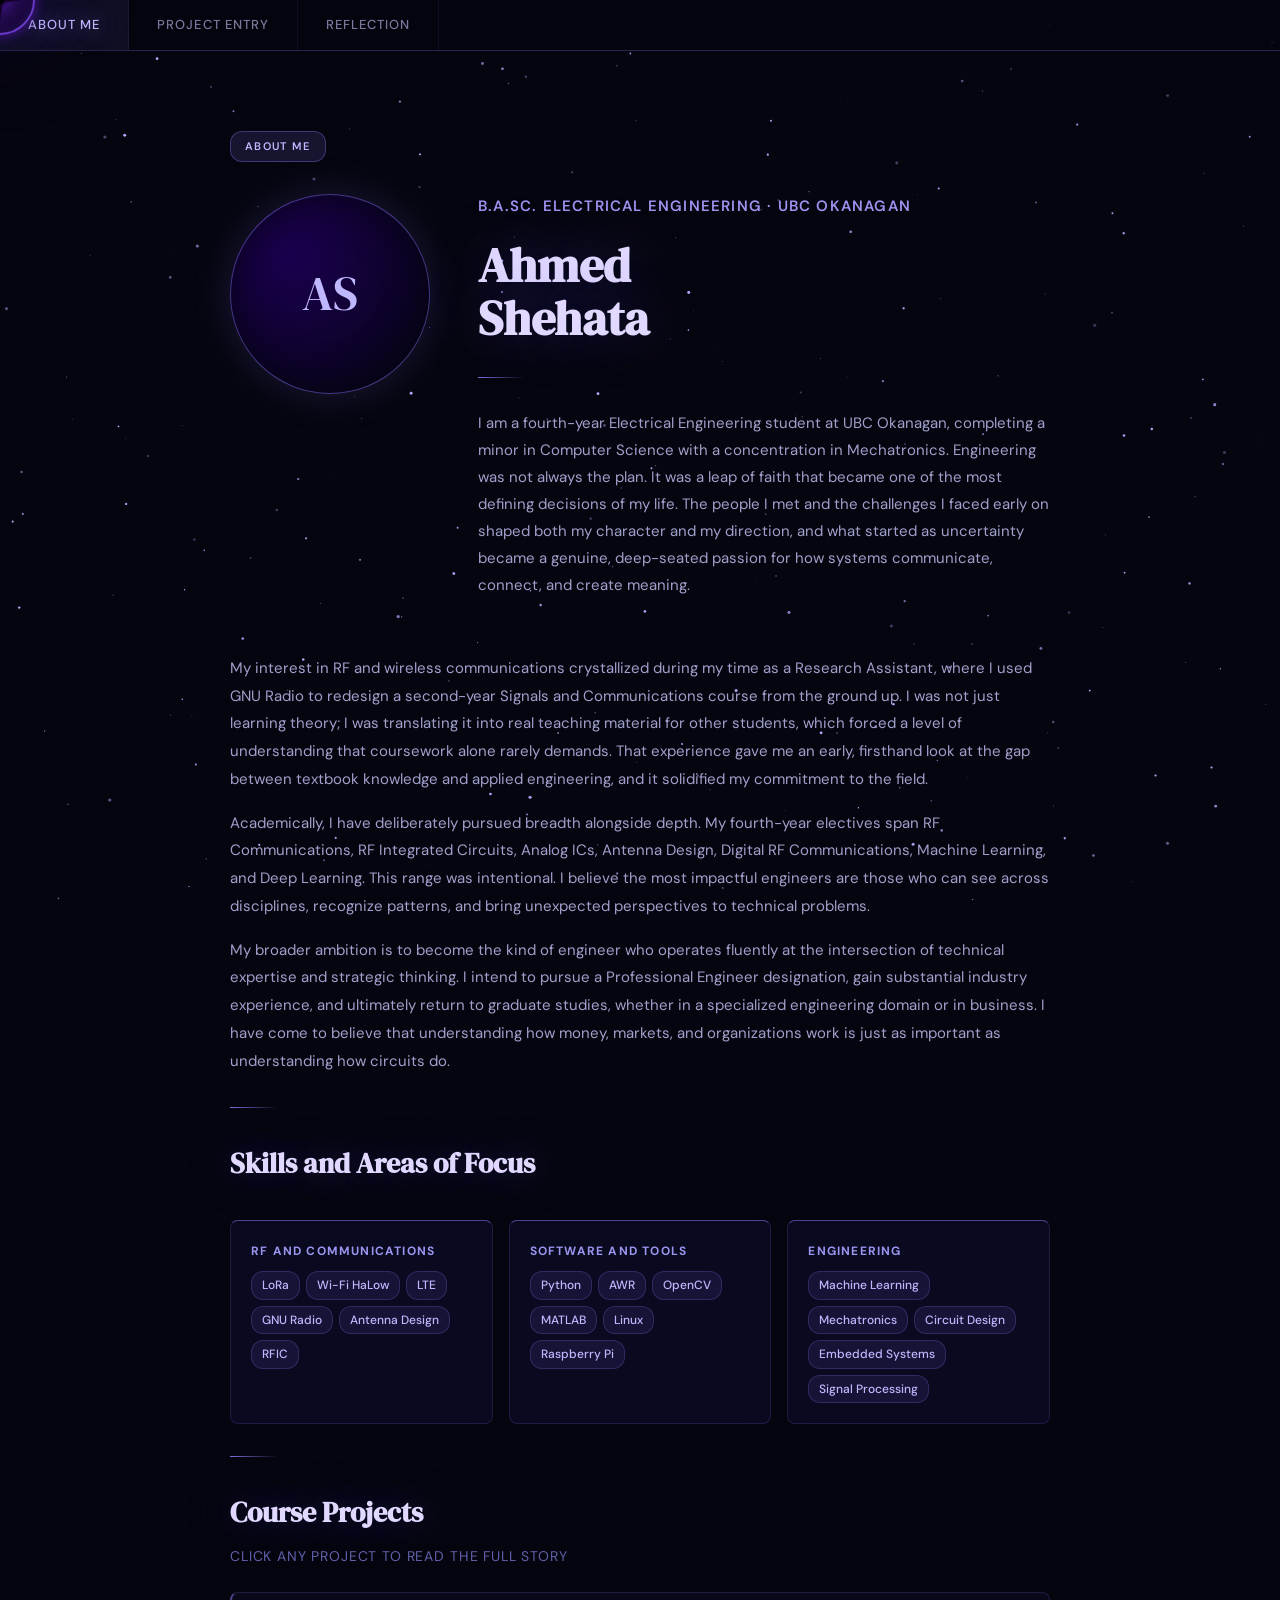
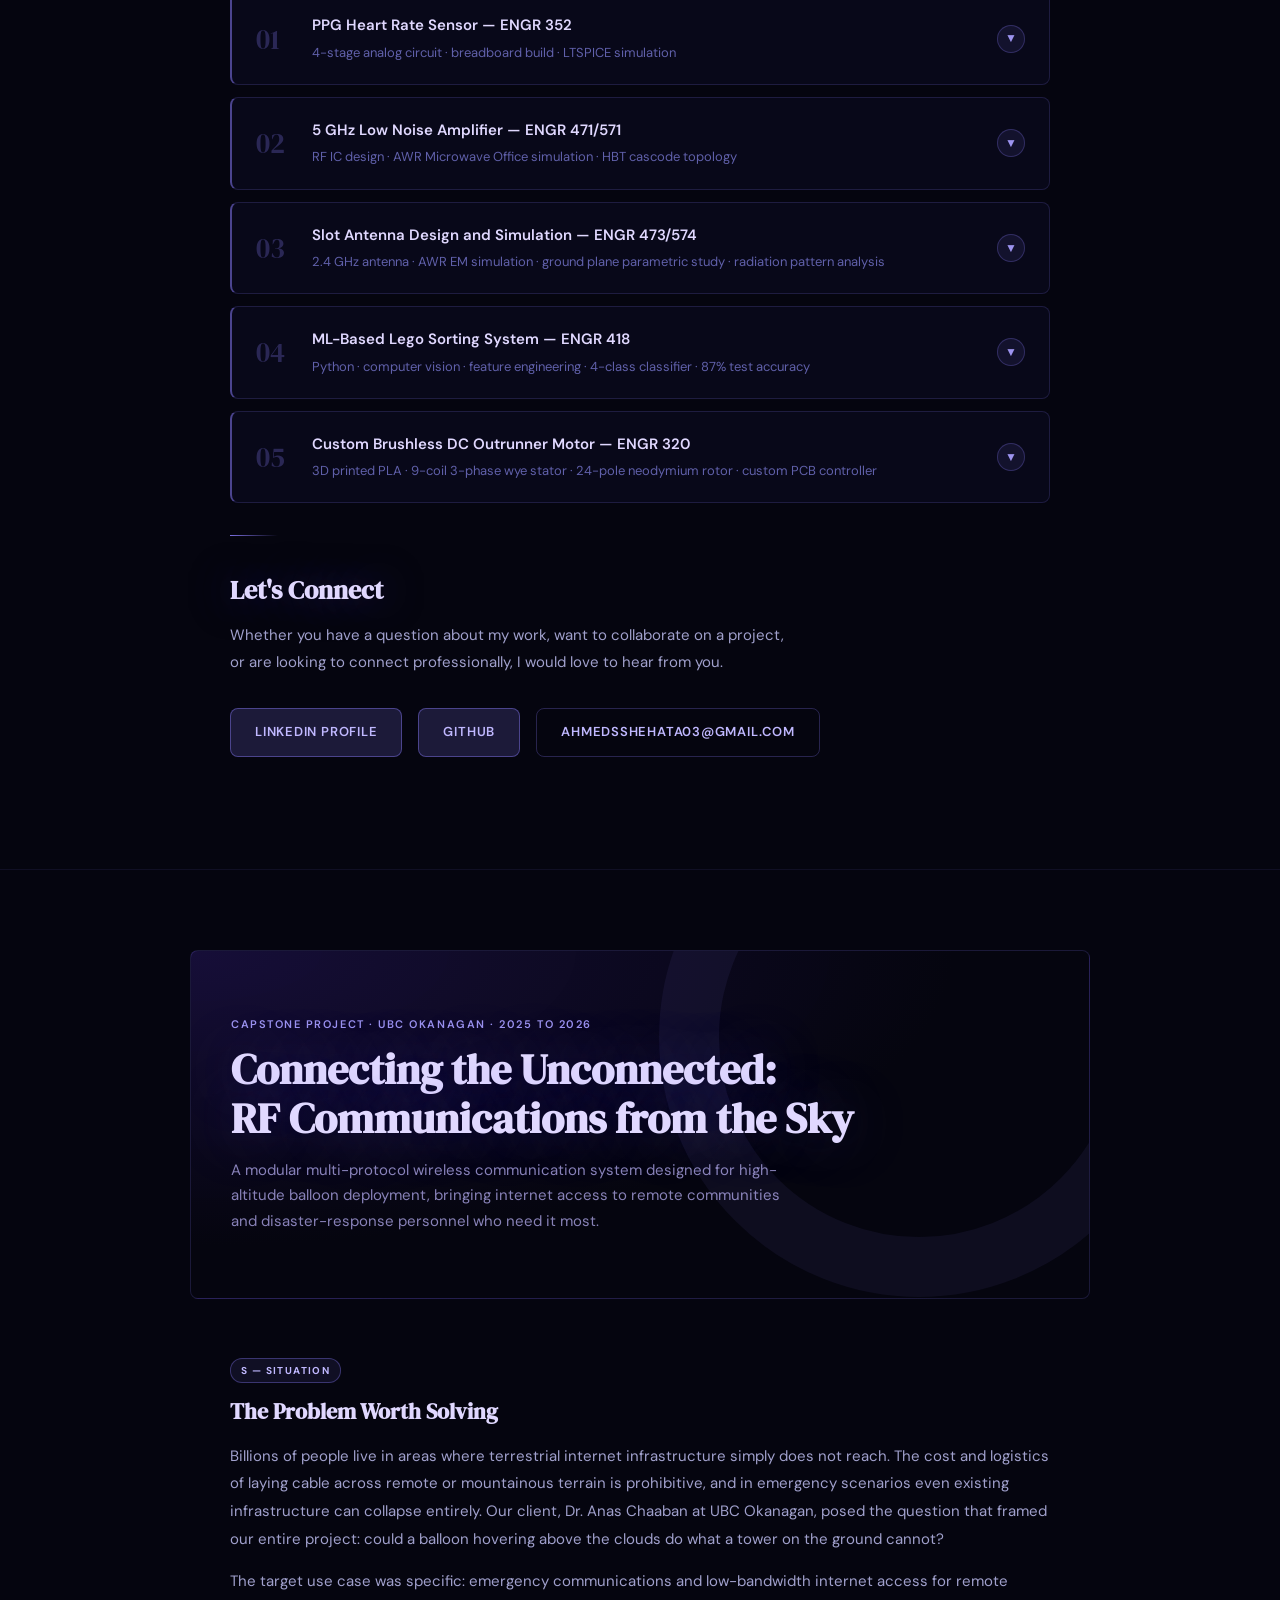
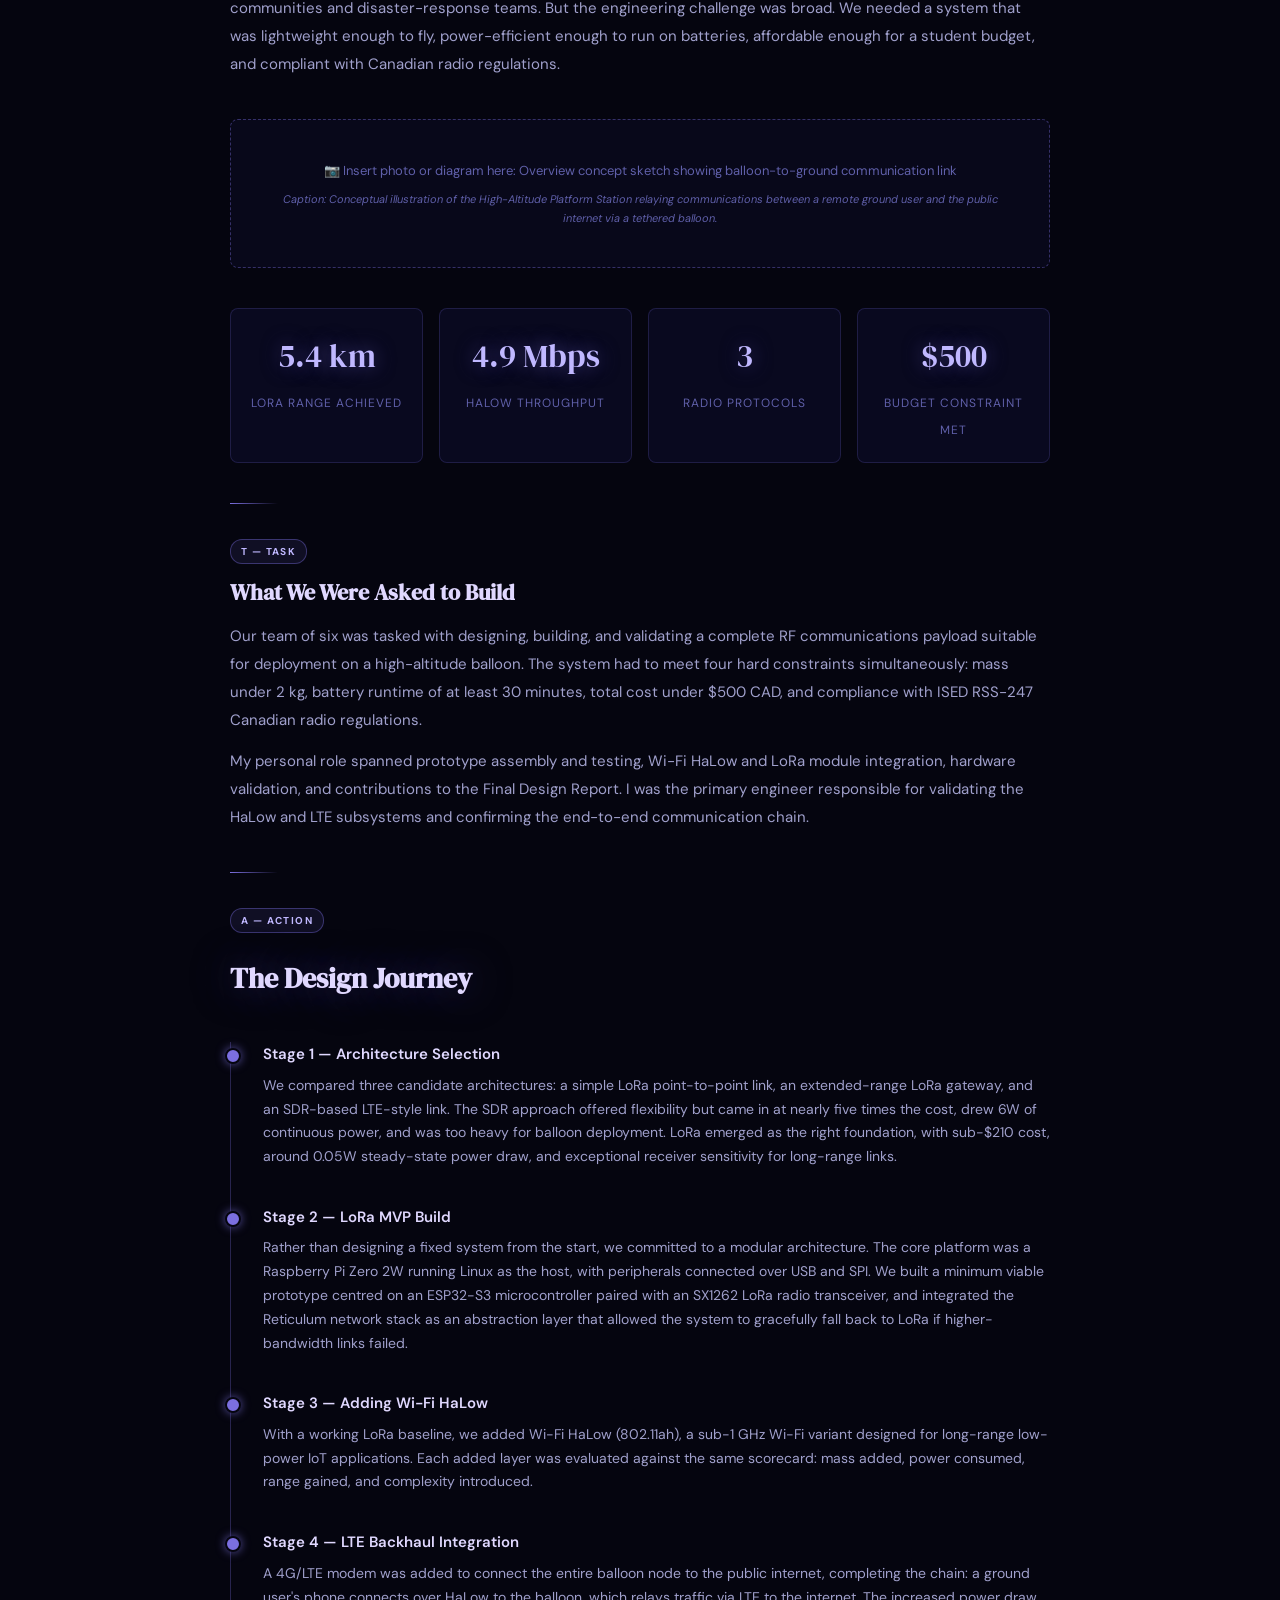
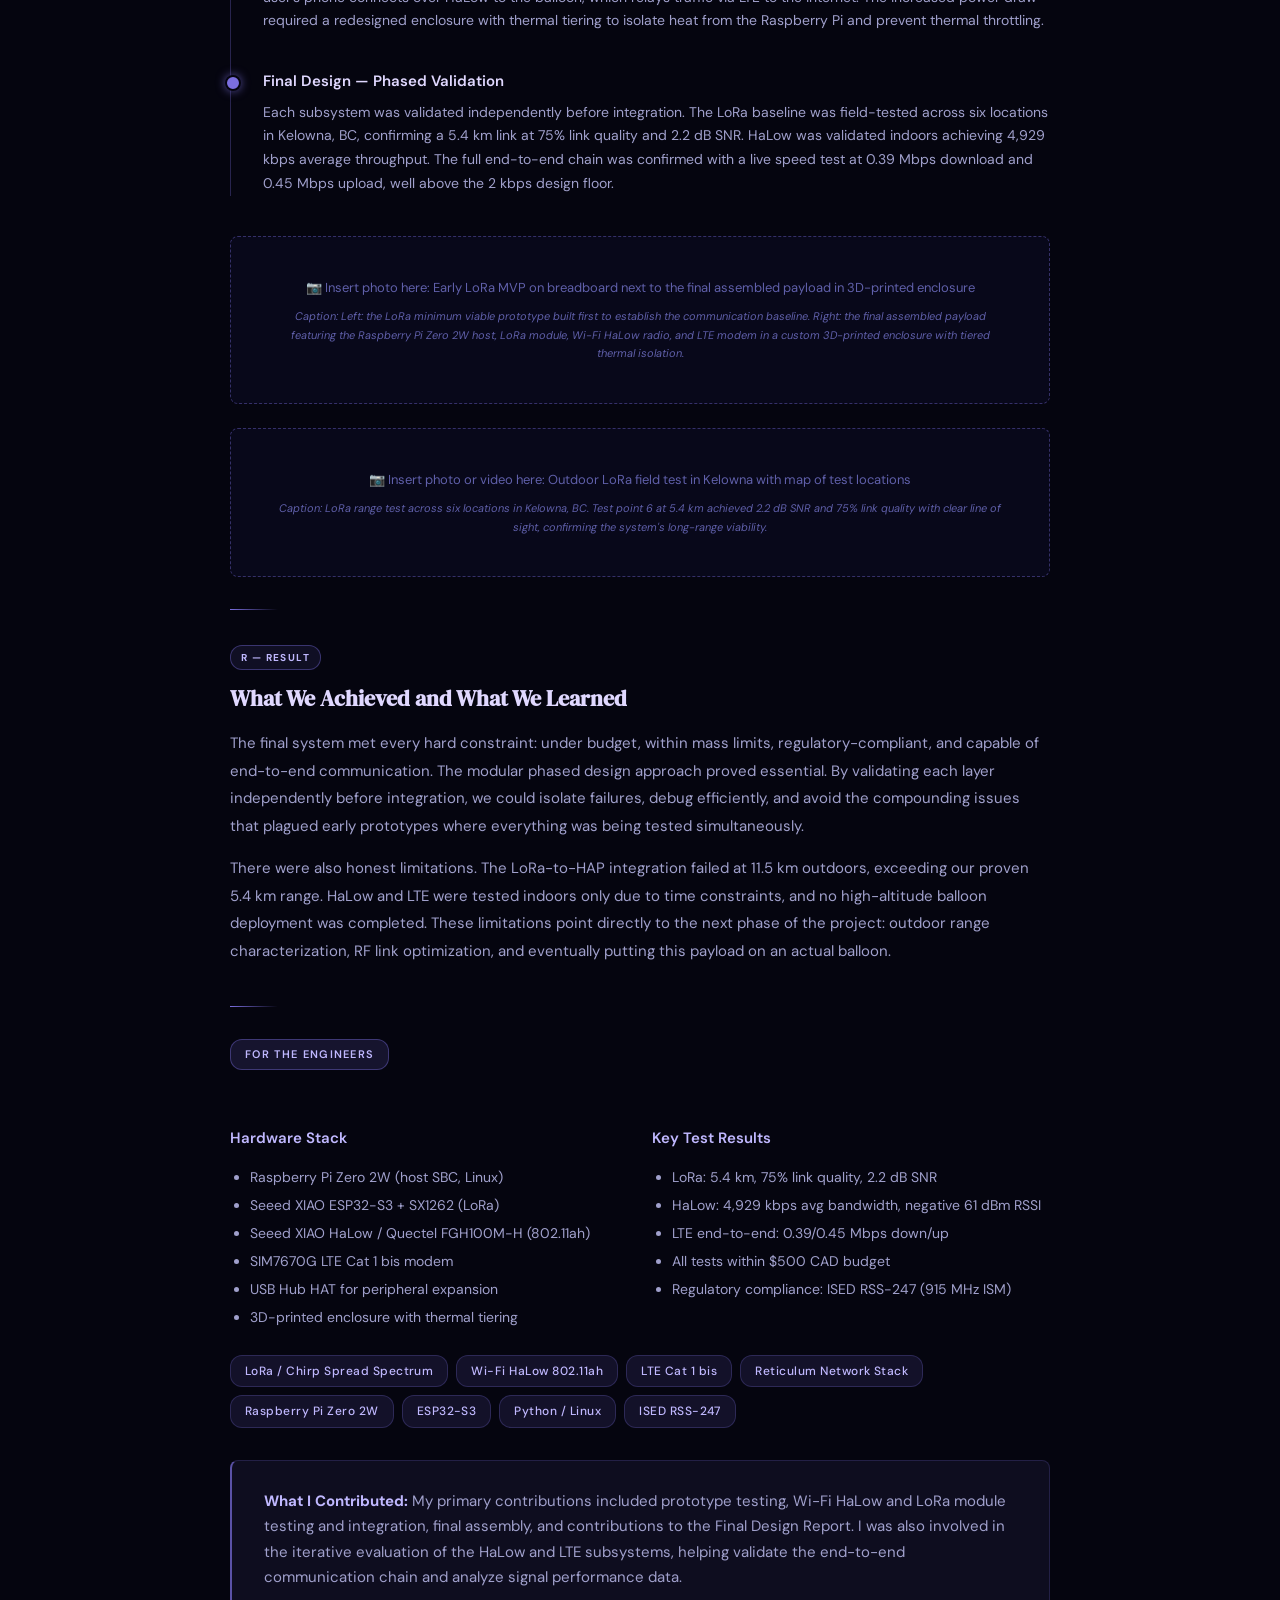
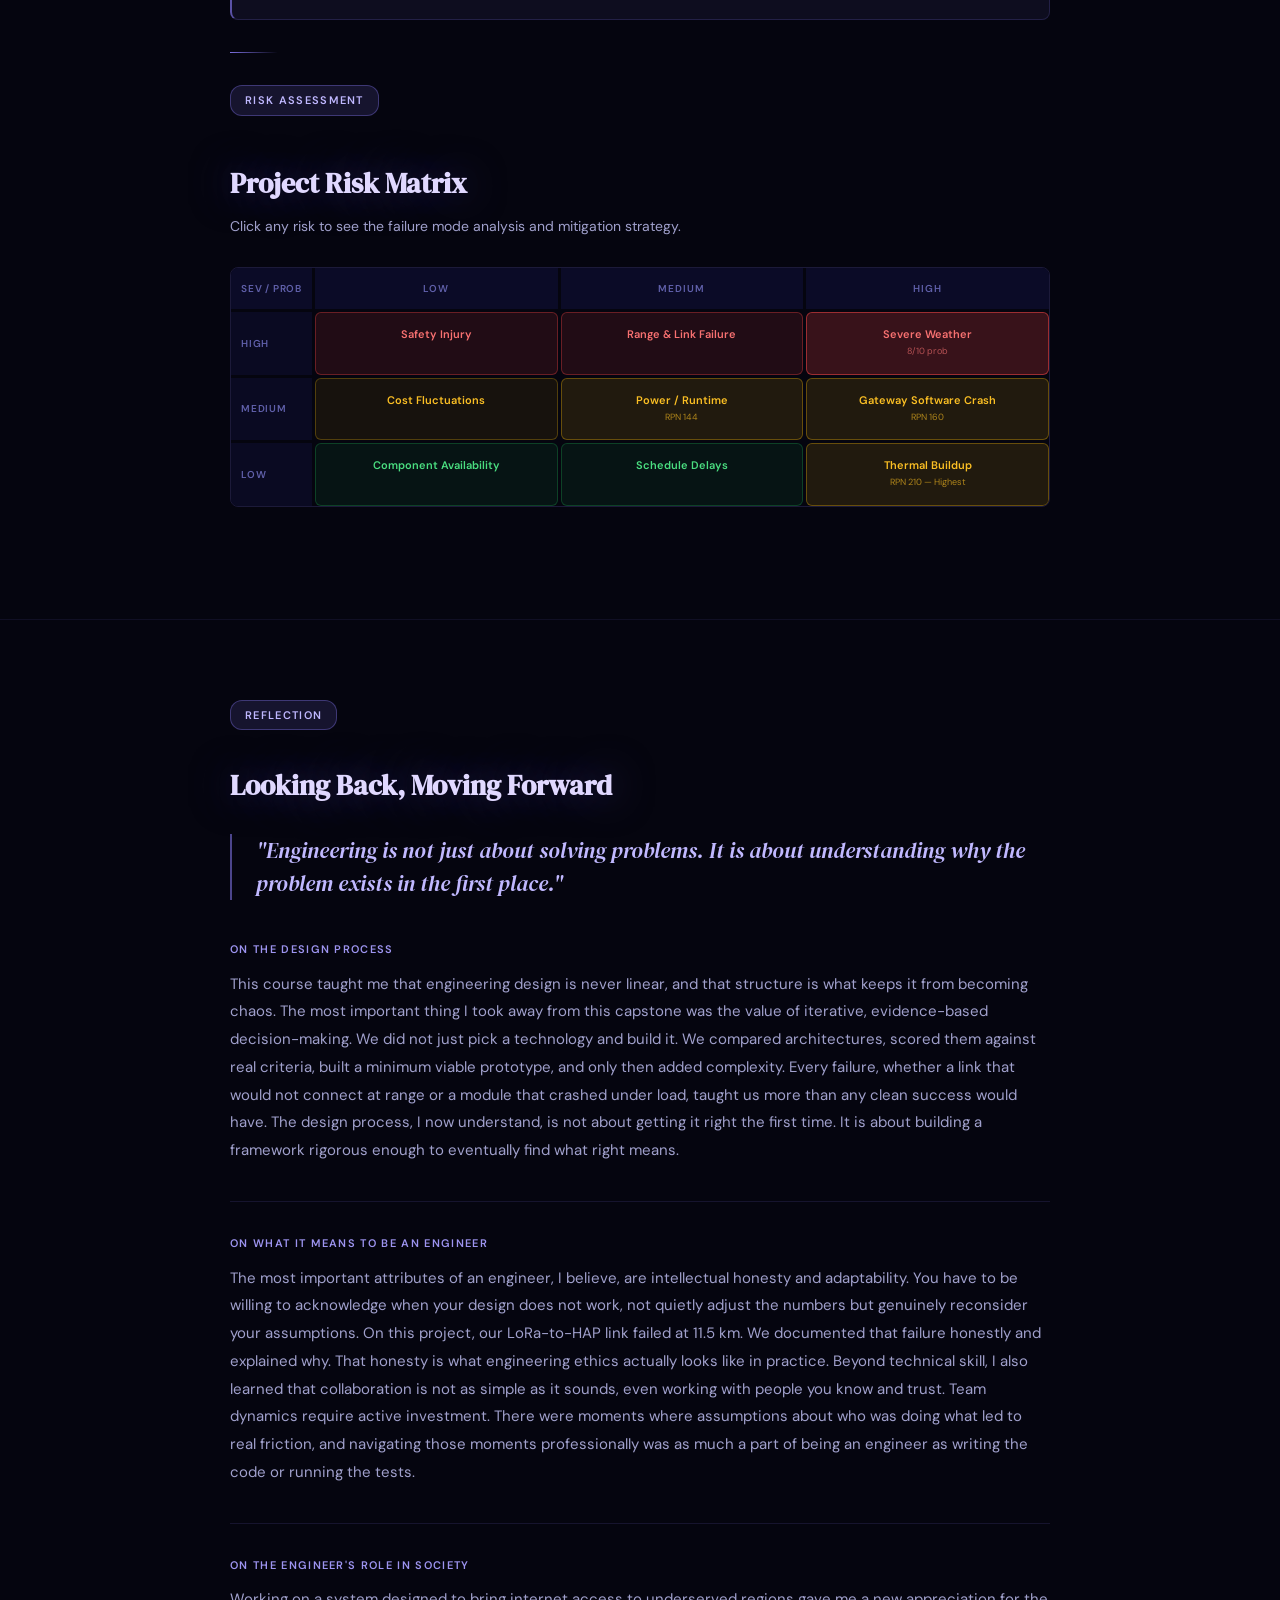
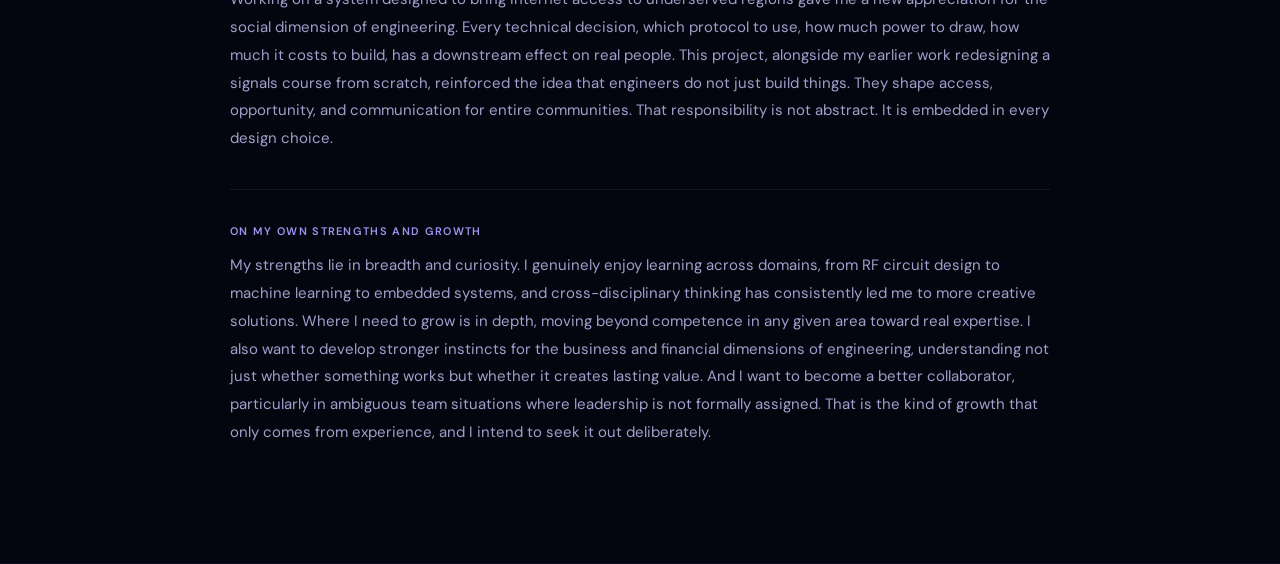
==== index(1).html @ 2ee337cf "Add files via upload" ====
<!DOCTYPE html>
<html lang="en">
<head>
<meta charset="UTF-8">
<meta name="viewport" content="width=device-width, initial-scale=1.0">
<title>Ahmed Shehata — ePortfolio</title>
<link href="https://fonts.googleapis.com/css2?family=DM+Serif+Display:ital@0;1&family=DM+Sans:wght@300;400;500;600&display=swap" rel="stylesheet">
<style>
  :root {
    --navy: #0a0a1a;
    --navy-mid: #0d0d2b;
    --accent: #7b6fe0;
    --accent-light: #1a1a3e;
    --off-white: #0d0d1f;
    --warm-gray: #1a1a3a;
    --text: #e8e8ff;
    --text-muted: #a0a0cc;
    --text-light: #6060aa;
  }
  * { margin: 0; padding: 0; box-sizing: border-box; cursor: none !important; }
  body {
    font-family: 'DM Sans', sans-serif;
    background: #05050f;
    color: var(--text);
    line-height: 1.7;
    overflow-x: hidden;
  }
  #cosmic-cursor {
    position: fixed; pointer-events: none; z-index: 99999;
    width: 40px; height: 40px;
    transform: translate(-50%, -50%);
    animation: cursor-spin 3s linear infinite;
  }
  #cosmic-cursor svg {
    width: 100%; height: 100%;
    filter: drop-shadow(0 0 8px rgba(120,40,255,1)) drop-shadow(0 0 20px rgba(100,20,220,0.9)) drop-shadow(0 0 40px rgba(80,0,180,0.7)) drop-shadow(0 0 60px rgba(60,0,140,0.4));
  }
  #cursor-glow {
    position: fixed; pointer-events: none; z-index: 99997;
    width: 90px; height: 90px; border-radius: 50%;
    background: radial-gradient(circle, rgba(0,0,0,0.7) 0%, rgba(30,0,60,0.35) 40%, transparent 70%);
    transform: translate(-50%, -50%);
    transition: left 0.1s ease, top 0.1s ease;
  }
  #cursor-ring {
    position: fixed; pointer-events: none; z-index: 99998;
    width: 70px; height: 70px; border-radius: 50%;
    border: 2px solid rgba(140,80,255,0.75);
    box-shadow: 0 0 12px rgba(120,40,255,0.5), inset 0 0 12px rgba(120,40,255,0.15);
    transform: translate(-50%, -50%);
    transition: left 0.18s ease, top 0.18s ease;
    animation: ring-pulse 2s ease-in-out infinite;
  }
  .cursor-trail {
    position: fixed; pointer-events: none; z-index: 99996;
    border-radius: 50%; transform: translate(-50%, -50%);
    background: rgba(120,40,255,0.7);
    box-shadow: 0 0 6px rgba(120,40,255,0.5);
    animation: trail-fade 0.6s ease-out forwards;
  }
  @keyframes cursor-spin {
    from { transform: translate(-50%, -50%) rotate(0deg); }
    to { transform: translate(-50%, -50%) rotate(360deg); }
  }
  @keyframes ring-pulse {
    0%, 100% { width: 70px; height: 70px; opacity: 0.75; }
    50% { width: 84px; height: 84px; opacity: 0.3; }
  }
  @keyframes trail-fade {
    0% { opacity: 0.8; width: 10px; height: 10px; }
    100% { opacity: 0; width: 3px; height: 3px; }
  }
  /* NAV */
  .page-nav {
    position: sticky; top: 0;
    background: rgba(5,5,15,0.85);
    backdrop-filter: blur(20px);
    -webkit-backdrop-filter: blur(20px);
    z-index: 100; display: flex; gap: 0;
    border-bottom: 1px solid rgba(123,111,224,0.3);
  }
  .page-nav a {
    color: rgba(200,200,255,0.6); text-decoration: none;
    padding: 14px 28px; font-size: 13px; letter-spacing: 0.08em;
    text-transform: uppercase; font-weight: 500; transition: all 0.2s;
    border-right: 1px solid rgba(123,111,224,0.1);
  }
  .page-nav a:hover, .page-nav a.active { color: #c0b8ff; background: rgba(123,111,224,0.1); text-shadow: 0 0 20px rgba(123,111,224,0.8); }
  /* SECTIONS */
  .page-section { padding: 80px 0; min-height: 100vh; border-bottom: 1px solid rgba(123,111,224,0.1); position: relative; z-index: 1; }
  #about { background: transparent; }
  #project { background: transparent; }
  #reflection { background: transparent; }
  .container { max-width: 900px; margin: 0 auto; padding: 0 40px; }
  /* LABELS */
  .page-label {
    display: inline-block; background: rgba(123,111,224,0.15); color: #c0b8ff;
    font-size: 11px; font-weight: 600; letter-spacing: 0.12em;
    text-transform: uppercase; padding: 5px 14px; border-radius: 12px; margin-bottom: 2rem;
    border: 1px solid rgba(123,111,224,0.4);
  }
  .star-label {
    display: inline-block; font-size: 10px; font-weight: 700; letter-spacing: 0.14em;
    text-transform: uppercase; color: #c0b8ff; background: rgba(123,111,224,0.1);
    border: 1px solid rgba(123,111,224,0.4); padding: 3px 10px; border-radius: 12px; margin-bottom: 10px;
  }
  .about-divider { width: 48px; height: 1px; background: linear-gradient(90deg, #7b6fe0, transparent); margin: 32px 0; }
  .section-heading { font-family: 'DM Serif Display', serif; font-size: 28px; color: #e0d8ff; margin-bottom: 8px; text-shadow: 0 0 40px rgba(123,111,224,0.5); }
  .section-subheading { font-size: 14px; color: var(--text-light); letter-spacing: 0.06em; text-transform: uppercase; margin-bottom: 24px; }
  /* ABOUT HERO */
  .about-hero { display: grid; grid-template-columns: 200px 1fr; gap: 48px; align-items: start; margin-bottom: 56px; }
  .about-photo-placeholder {
    width: 200px; height: 200px; border-radius: 50%; background: radial-gradient(circle at 30% 30%, #1a0050, #05050f);
    display: flex; align-items: center; justify-content: center;
    color: #c0b8ff; font-size: 48px; font-family: 'DM Serif Display', serif;
    border: 1px solid rgba(123,111,224,0.5);
    box-shadow: 0 0 40px rgba(123,111,224,0.2), inset 0 0 40px rgba(0,0,0,0.5);
  }
  .about-name { font-family: 'DM Serif Display', serif; font-size: 48px; color: #e0d8ff; line-height: 1.1; margin-bottom: 6px; text-shadow: 0 0 60px rgba(123,111,224,0.4); }
  .about-title { font-size: 15px; color: #9d94f0; font-weight: 600; letter-spacing: 0.08em; text-transform: uppercase; margin-bottom: 20px; }
  .about-bio { font-size: 15px; color: var(--text-muted); line-height: 1.8; max-width: 600px; }
  /* SKILLS */
  .skills-grid { display: grid; grid-template-columns: repeat(3, 1fr); gap: 16px; margin: 32px 0; }
  .skill-card { background: rgba(13,13,43,0.6); border: 1px solid rgba(123,111,224,0.2); border-top: 1px solid rgba(123,111,224,0.6); padding: 20px; border-radius: 8px; backdrop-filter: blur(10px); }
  .skill-card h4 { font-size: 12px; letter-spacing: 0.1em; text-transform: uppercase; color: #9d94f0; margin-bottom: 10px; }
  .skill-tags { display: flex; flex-wrap: wrap; gap: 6px; }
  .skill-tag { background: rgba(123,111,224,0.12); color: #c0b8ff; font-size: 12px; padding: 3px 10px; border-radius: 12px; font-weight: 500; border: 1px solid rgba(123,111,224,0.25); }
  /* EXPANDABLE PROJECT CARDS */
  .course-projects-grid { display: grid; gap: 12px; margin: 24px 0; }
  .course-card {
    background: rgba(10,10,30,0.7);
    border: 1px solid rgba(123,111,224,0.2);
    border-left: 2px solid rgba(123,111,224,0.6);
    border-radius: 8px; overflow: hidden;
    backdrop-filter: blur(10px);
    -webkit-backdrop-filter: blur(10px);
    transition: border-color 0.3s, box-shadow 0.3s;
  }
  .course-card:hover { border-color: rgba(123,111,224,0.5); box-shadow: 0 0 30px rgba(123,111,224,0.08); }
  .course-card-header {
    display: flex; align-items: center; justify-content: space-between;
    padding: 20px 24px; cursor: pointer; user-select: none; transition: background 0.2s;
  }
  .course-card-header:hover { background: rgba(123,111,224,0.05); }
  .course-card-header-left { display: flex; align-items: center; gap: 20px; }
  .course-card-num { font-family: 'DM Serif Display', serif; font-size: 28px; color: rgba(123,111,224,0.3); line-height: 1; min-width: 36px; }
  .course-card-title { font-weight: 600; font-size: 15px; color: #e0d8ff; margin-bottom: 3px; }
  .course-card-sub { font-size: 13px; color: var(--text-light); }
  .course-card-chevron {
    width: 28px; height: 28px; border-radius: 50%;
    background: rgba(123,111,224,0.1); border: 1px solid rgba(123,111,224,0.3);
    display: flex; align-items: center; justify-content: center;
    flex-shrink: 0; transition: transform 0.3s, background 0.2s;
    font-size: 12px; color: #9d94f0;
  }
  .course-card.open .course-card-chevron { transform: rotate(180deg); background: rgba(123,111,224,0.3); color: #e0d8ff; }
  .course-card-body { max-height: 0; overflow: hidden; transition: max-height 0.5s cubic-bezier(0.4, 0, 0.2, 1); border-top: 0px solid var(--warm-gray); }
  .course-card.open .course-card-body { max-height: 9999px; border-top-width: 1px; }
  .course-card-inner { padding: 32px 24px 32px 80px; }
  /* STAR BLOCKS */
  .star-block { margin-bottom: 32px; }
  .star-block h4 { font-family: 'DM Serif Display', serif; font-size: 20px; color: #e0d8ff; margin-bottom: 10px; }
  .star-block p { font-size: 14px; color: var(--text-muted); line-height: 1.85; margin-bottom: 12px; }
  .stage-timeline { position: relative; margin: 24px 0; padding-left: 28px; border-left: 1px solid rgba(123,111,224,0.3); }
  .stage-step { margin-bottom: 28px; position: relative; }
  .stage-step::before { content: ''; position: absolute; left: -34px; top: 5px; width: 10px; height: 10px; border-radius: 50%; background: #7b6fe0; border: 2px solid #05050f; box-shadow: 0 0 8px rgba(123,111,224,0.6); }
  .stage-step .stage-num { font-size: 10px; font-weight: 700; letter-spacing: 0.12em; text-transform: uppercase; color: #9d94f0; margin-bottom: 3px; }
  .stage-step h5 { font-weight: 600; font-size: 14px; color: #e0d8ff; margin-bottom: 6px; }
  .stage-step p { font-size: 14px; color: var(--text-muted); line-height: 1.75; margin-bottom: 8px; }
  .image-placeholder { background: rgba(13,13,43,0.4); border: 1px dashed rgba(123,111,224,0.4); border-radius: 8px; padding: 24px 32px; text-align: center; color: var(--text-light); font-size: 13px; margin: 16px 0; }
  .image-placeholder p { margin-top: 6px; font-size: 11px; font-style: italic; }
  .tech-pills { display: flex; flex-wrap: wrap; gap: 7px; margin: 16px 0; }
  .tech-pill { background: rgba(123,111,224,0.12); color: #c0b8ff; font-size: 11px; padding: 4px 12px; border-radius: 12px; font-weight: 500; letter-spacing: 0.04em; border: 1px solid rgba(123,111,224,0.25); }
  .result-callout { background: rgba(123,111,224,0.08); padding: 20px 24px; border-radius: 8px; margin: 20px 0; border: 1px solid rgba(123,111,224,0.2); border-left: 2px solid rgba(123,111,224,0.6); font-size: 14px; line-height: 1.7; color: var(--text-muted); }
  .result-callout strong { color: #c0b8ff; }
  .stat-row-small { display: grid; grid-template-columns: repeat(4, 1fr); gap: 12px; margin: 20px 0; }
  .stat-card-small { background: rgba(13,13,43,0.6); border: 1px solid rgba(123,111,224,0.2); padding: 16px; border-radius: 8px; text-align: center; }
  .stat-num-small { font-family: 'DM Serif Display', serif; font-size: 24px; color: #c0b8ff; display: block; margin-bottom: 3px; text-shadow: 0 0 20px rgba(123,111,224,0.5); }
  .stat-label-small { font-size: 11px; color: var(--text-light); text-transform: uppercase; letter-spacing: 0.07em; }
  .two-col-small { display: grid; grid-template-columns: 1fr 1fr; gap: 20px; margin: 16px 0; }
  .result-table { width: 100%; border-collapse: collapse; margin: 12px 0; font-size: 13px; }
  .result-table th { background: rgba(123,111,224,0.2); color: #c0b8ff; padding: 8px 14px; text-align: left; font-size: 10px; letter-spacing: 0.08em; text-transform: uppercase; font-weight: 600; }
  .result-table td { padding: 8px 14px; border-bottom: 1px solid rgba(123,111,224,0.1); color: var(--text-muted); }
  .result-table tr:nth-child(even) td { background: rgba(123,111,224,0.05); }
  .comparison-box { display: grid; grid-template-columns: 1fr 1fr; border: 1px solid rgba(123,111,224,0.2); border-radius: 8px; overflow: hidden; margin: 16px 0; }
  .comp-col { padding: 20px; }
  .comp-col:first-child { background: rgba(10,10,30,0.6); border-right: 1px solid rgba(123,111,224,0.2); }
  .comp-col:last-child { background: rgba(30,20,80,0.4); }
  .comp-col h6 { font-size: 10px; letter-spacing: 0.12em; text-transform: uppercase; font-weight: 700; margin-bottom: 14px; }
  .comp-col:first-child h6 { color: var(--text-light); }
  .comp-col:last-child h6 { color: #9d94f0; }
  .comp-metric { margin-bottom: 10px; }
  .comp-val { font-family: 'DM Serif Display', serif; font-size: 20px; line-height: 1; }
  .comp-col:first-child .comp-val { color: #c0b8ff; }
  .comp-col:last-child .comp-val { color: #e0d8ff; }
  .comp-lbl { font-size: 10px; text-transform: uppercase; letter-spacing: 0.07em; }
  .comp-col:first-child .comp-lbl { color: var(--text-light); }
  .comp-col:last-child .comp-lbl { color: rgba(192,184,255,0.5); }
  /* CAPSTONE */
  .project-hero { background: radial-gradient(ellipse at top left, rgba(50,30,120,0.4) 0%, rgba(5,5,15,0.8) 60%); border: 1px solid rgba(123,111,224,0.2); color: white; padding: 64px 40px; margin: 0 -40px 56px; position: relative; overflow: hidden; border-radius: 8px; }
  .project-hero::before { content: ''; position: absolute; top: -50%; right: -10%; width: 400px; height: 400px; border: 60px solid rgba(123,111,224,0.08); border-radius: 50%; }
  .project-hero-tag { font-size: 11px; letter-spacing: 0.14em; text-transform: uppercase; color: #9d94f0; font-weight: 600; margin-bottom: 12px; }
  .project-hero h1 { font-family: 'DM Serif Display', serif; font-size: 42px; line-height: 1.15; margin-bottom: 16px; position: relative; color: #e0d8ff; text-shadow: 0 0 60px rgba(123,111,224,0.4); }
  .project-hero-sub { font-size: 15px; color: rgba(192,184,255,0.7); max-width: 560px; line-height: 1.7; position: relative; }
  .stat-row { display: grid; grid-template-columns: repeat(4, 1fr); gap: 16px; margin: 40px 0; }
  .stat-card { background: rgba(13,13,43,0.6); border: 1px solid rgba(123,111,224,0.2); padding: 20px; border-radius: 8px; text-align: center; }
  .stat-num { font-family: 'DM Serif Display', serif; font-size: 32px; color: #c0b8ff; display: block; margin-bottom: 4px; text-shadow: 0 0 20px rgba(123,111,224,0.5); }
  .stat-label { font-size: 12px; color: var(--text-light); text-transform: uppercase; letter-spacing: 0.08em; }
  .narrative-block { margin: 32px 0; }
  .narrative-block p { font-size: 15px; color: var(--text-muted); line-height: 1.85; margin-bottom: 14px; }
  .timeline { position: relative; margin: 40px 0; padding-left: 32px; border-left: 1px solid rgba(123,111,224,0.3); }
  .timeline-step { margin-bottom: 36px; position: relative; }
  .timeline-step::before { content: ''; position: absolute; left: -38px; top: 6px; width: 12px; height: 12px; border-radius: 50%; background: #7b6fe0; border: 2px solid #05050f; box-shadow: 0 0 10px rgba(123,111,224,0.7); }
  .timeline-step h4 { font-weight: 600; font-size: 15px; color: #e0d8ff; margin-bottom: 6px; }
  .timeline-step p { font-size: 14px; color: var(--text-muted); line-height: 1.7; }
  .two-col { display: grid; grid-template-columns: 1fr 1fr; gap: 24px; margin: 24px 0; }
  .callout { background: rgba(123,111,224,0.08); padding: 28px 32px; border-radius: 8px; margin: 32px 0; border: 1px solid rgba(123,111,224,0.2); border-left: 2px solid rgba(123,111,224,0.7); }
  .callout p { font-size: 15px; line-height: 1.7; color: var(--text-muted); }
  .callout strong { color: #c0b8ff; }
  .image-placeholder-lg { background: rgba(13,13,43,0.4); border: 1px dashed rgba(123,111,224,0.4); border-radius: 8px; padding: 40px; text-align: center; color: var(--text-light); font-size: 13px; margin: 24px 0; }
  .image-placeholder-lg p { margin-top: 8px; font-size: 11px; font-style: italic; }
  .tech-pills-lg { display: flex; flex-wrap: wrap; gap: 8px; margin: 20px 0; }
  .tech-pill-lg { background: rgba(123,111,224,0.12); color: #c0b8ff; font-size: 12px; padding: 5px 14px; border-radius: 12px; font-weight: 500; letter-spacing: 0.04em; border: 1px solid rgba(123,111,224,0.25); }
  /* CONTACT */
  .contact-row { display: flex; gap: 16px; flex-wrap: wrap; margin-top: 32px; }
  .contact-btn { display: inline-flex; align-items: center; gap: 8px; padding: 12px 24px; font-size: 13px; font-weight: 600; letter-spacing: 0.06em; text-transform: uppercase; border-radius: 8px; text-decoration: none; transition: all 0.3s; }
  .btn-primary { background: rgba(123,111,224,0.2); color: #c0b8ff; border: 1px solid rgba(123,111,224,0.5); }
  .btn-primary:hover { background: rgba(123,111,224,0.35); box-shadow: 0 0 20px rgba(123,111,224,0.3); }
  .btn-secondary { background: transparent; color: #c0b8ff; border: 1px solid rgba(123,111,224,0.3); }
  .btn-secondary:hover { background: rgba(123,111,224,0.1); }
  /* REFLECTION */
  .reflection-intro { font-family: 'DM Serif Display', serif; font-size: 22px; color: #c0b8ff; line-height: 1.5; font-style: italic; border-left: 2px solid rgba(123,111,224,0.6); padding-left: 24px; margin-bottom: 40px; }
  .reflection-q { margin-bottom: 36px; }
  .reflection-q h4 { font-size: 11px; letter-spacing: 0.12em; text-transform: uppercase; color: #9d94f0; font-weight: 600; margin-bottom: 12px; }
  .reflection-q p { font-size: 15px; color: var(--text-muted); line-height: 1.85; }
  hr.divider { border: none; border-top: 1px solid rgba(123,111,224,0.15); margin: 32px 0; }
  .word-count { font-size: 12px; color: var(--text-light); font-style: italic; margin-top: 40px; }
  /* RISK MATRIX */
  .risk-cell { transition: transform 0.2s, box-shadow 0.2s; }
  .risk-cell:hover { transform: scale(1.04); box-shadow: 0 0 24px rgba(123,111,224,0.25) !important; }
  @media (max-width: 700px) {
    .about-hero { grid-template-columns: 1fr; }
    .skills-grid { grid-template-columns: 1fr; }
    .stat-row, .stat-row-small { grid-template-columns: repeat(2, 1fr); }
    .two-col, .two-col-small, .comparison-box { grid-template-columns: 1fr; }
    .about-name { font-size: 36px; }
    .course-card-inner { padding: 24px 16px; }
  }
</style>
</head>
<body>

<div id="cosmic-cursor">
  <svg viewBox="0 0 24 24" xmlns="http://www.w3.org/2000/svg">
    <defs>
      <radialGradient id="bhgrad" cx="50%" cy="50%" r="50%">
        <stop offset="0%" stop-color="#000000"/>
        <stop offset="40%" stop-color="#0a0010"/>
        <stop offset="75%" stop-color="#1a0030"/>
        <stop offset="100%" stop-color="#0d0020"/>
      </radialGradient>
      <radialGradient id="ringgrad" cx="50%" cy="50%" r="50%">
        <stop offset="0%" stop-color="#000000" stop-opacity="1"/>
        <stop offset="100%" stop-color="#2a005a" stop-opacity="0.3"/>
      </radialGradient>
    </defs>
    <polygon points="12,0 13.5,10.5 24,12 13.5,13.5 12,24 10.5,13.5 0,12 10.5,10.5" fill="url(#bhgrad)" stroke="#1a0030" stroke-width="0.3"/>
    <circle cx="12" cy="12" r="5" fill="url(#ringgrad)"/>
    <circle cx="12" cy="12" r="2.5" fill="#000000"/>
    <circle cx="12" cy="12" r="1" fill="#0a0010"/>
  </svg>
</div>
<div id="cursor-ring"></div>
<div id="cursor-glow"></div>

<canvas id="starfield" style="position:fixed;top:0;left:0;width:100%;height:100%;z-index:0;pointer-events:none;"></canvas>
<script>
(function(){
  const c=document.getElementById('starfield'),ctx=c.getContext('2d');
  let W,H,stars=[];
  function resize(){W=c.width=window.innerWidth;H=c.height=window.innerHeight;}
  function init(){stars=[];for(let i=0;i<250;i++)stars.push({x:Math.random()*W,y:Math.random()*H,r:Math.random()*1.4+0.2,twinkle:Math.random()*Math.PI*2,s:Math.random()*0.005+0.001});}
  function draw(){
    ctx.clearRect(0,0,W,H);
    stars.forEach(s=>{
      s.twinkle+=s.s;
      const o=0.3+0.7*(Math.sin(s.twinkle)*0.5+0.5);
      ctx.beginPath();ctx.arc(s.x,s.y,s.r,0,Math.PI*2);
      ctx.fillStyle=`rgba(180,170,255,${o})`;ctx.fill();
    });
    requestAnimationFrame(draw);
  }
  resize();init();draw();
  window.addEventListener('resize',()=>{resize();init();});
})();
</script>

<nav class="page-nav">
  <a href="#about" class="active">About Me</a>
  <a href="#project">Project Entry</a>
  <a href="#reflection">Reflection</a>
</nav>

<!-- PAGE 1: ABOUT ME -->
<section class="page-section" id="about">
  <div class="container">
    <span class="page-label">About Me</span>
    <div class="about-hero">
      <div class="about-photo-placeholder">AS</div>
      <div>
        <div class="about-title">B.A.Sc. Electrical Engineering · UBC Okanagan</div>
        <h1 class="about-name">Ahmed<br>Shehata</h1>
        <div class="about-divider"></div>
        <p class="about-bio">I am a fourth-year Electrical Engineering student at UBC Okanagan, completing a minor in Computer Science with a concentration in Mechatronics. Engineering was not always the plan. It was a leap of faith that became one of the most defining decisions of my life. The people I met and the challenges I faced early on shaped both my character and my direction, and what started as uncertainty became a genuine, deep-seated passion for how systems communicate, connect, and create meaning.</p>
      </div>
    </div>
    <p style="font-size:15px; color:var(--text-muted); line-height:1.85; margin-bottom:16px;">My interest in RF and wireless communications crystallized during my time as a Research Assistant, where I used GNU Radio to redesign a second-year Signals and Communications course from the ground up. I was not just learning theory; I was translating it into real teaching material for other students, which forced a level of understanding that coursework alone rarely demands. That experience gave me an early, firsthand look at the gap between textbook knowledge and applied engineering, and it solidified my commitment to the field.</p>
    <p style="font-size:15px; color:var(--text-muted); line-height:1.85; margin-bottom:16px;">Academically, I have deliberately pursued breadth alongside depth. My fourth-year electives span RF Communications, RF Integrated Circuits, Analog ICs, Antenna Design, Digital RF Communications, Machine Learning, and Deep Learning. This range was intentional. I believe the most impactful engineers are those who can see across disciplines, recognize patterns, and bring unexpected perspectives to technical problems.</p>
    <p style="font-size:15px; color:var(--text-muted); line-height:1.85; margin-bottom:32px;">My broader ambition is to become the kind of engineer who operates fluently at the intersection of technical expertise and strategic thinking. I intend to pursue a Professional Engineer designation, gain substantial industry experience, and ultimately return to graduate studies, whether in a specialized engineering domain or in business. I have come to believe that understanding how money, markets, and organizations work is just as important as understanding how circuits do.</p>
    <div class="about-divider"></div>
    <h2 class="section-heading">Skills and Areas of Focus</h2>
    <div class="skills-grid">
      <div class="skill-card">
        <h4>RF and Communications</h4>
        <div class="skill-tags">
          <span class="skill-tag">LoRa</span><span class="skill-tag">Wi-Fi HaLow</span>
          <span class="skill-tag">LTE</span><span class="skill-tag">GNU Radio</span>
          <span class="skill-tag">Antenna Design</span><span class="skill-tag">RFIC</span>
        </div>
      </div>
      <div class="skill-card">
        <h4>Software and Tools</h4>
        <div class="skill-tags">
          <span class="skill-tag">Python</span><span class="skill-tag">AWR</span>
          <span class="skill-tag">OpenCV</span><span class="skill-tag">MATLAB</span>
          <span class="skill-tag">Linux</span><span class="skill-tag">Raspberry Pi</span>
        </div>
      </div>
      <div class="skill-card">
        <h4>Engineering</h4>
        <div class="skill-tags">
          <span class="skill-tag">Machine Learning</span><span class="skill-tag">Mechatronics</span>
          <span class="skill-tag">Circuit Design</span><span class="skill-tag">Embedded Systems</span>
          <span class="skill-tag">Signal Processing</span>
        </div>
      </div>
    </div>
    <div class="about-divider"></div>
    <h2 class="section-heading">Course Projects</h2>
    <p class="section-subheading">Click any project to read the full story</p>
    <div class="course-projects-grid">
      <!-- PROJECT 1: PPG -->
      <div class="course-card" id="card-ppg">
        <div class="course-card-header" onclick="toggleCard('card-ppg')">
          <div class="course-card-header-left">
            <div class="course-card-num">01</div>
            <div>
              <div class="course-card-title">PPG Heart Rate Sensor — ENGR 352</div>
              <div class="course-card-sub">4-stage analog circuit · breadboard build · LTSPICE simulation</div>
            </div>
          </div>
          <div class="course-card-chevron">▼</div>
        </div>
        <div class="course-card-body">
          <div class="course-card-inner">
            <div class="star-block">
              <span class="star-label">S — Situation</span>
              <h4>The Challenge: Detecting a Heartbeat with Analog Circuits</h4>
              <p>Every time the heart beats, it pushes a pulse of blood through the arteries, and that pulse subtly changes how much infrared light the skin absorbs. If you shine an IR emitter against a finger and measure the reflected intensity with a photodiode, you can actually see the heartbeat as a tiny fluctuation in the detected current. This technique is called photoplethysmography, or PPG, and it is the same principle behind every modern fitness tracker and pulse oximeter.</p>
              <p>In ENGR 352, our task was to build a PPG heart rate sensor from scratch using discrete analog components with no microcontrollers or digital shortcuts. The photodiode current sits in the range of nanoamps, and getting from that near-invisible signal to a clean, reliable LED flash for every heartbeat required four carefully engineered analog stages, each building directly on the last.</p>
            </div>
            <div class="stat-row-small">
              <div class="stat-card-small"><span class="stat-num-small">4</span><span class="stat-label-small">Cascaded Stages</span></div>
              <div class="stat-card-small"><span class="stat-num-small">~1 µA</span><span class="stat-label-small">Input Signal</span></div>
              <div class="stat-card-small"><span class="stat-num-small">170 ms</span><span class="stat-label-small">LED Flash Duration</span></div>
              <div class="stat-card-small"><span class="stat-num-small">&lt;2%</span><span class="stat-label-small">Error vs Theory</span></div>
            </div>
            <div class="star-block">
              <span class="star-label">T — Task</span>
              <h4>What We Were Asked to Build</h4>
              <p>The project spanned four successive lab sessions, each delivering a working circuit block that fed directly into the next. The final design had to operate from a single 5 V USB supply, detect a real human pulse reliably, and produce an LED flash of appropriate duration for each detected heartbeat, all using only component values available in the lab inventory. My partner and I were responsible for the complete design workflow at every stage, covering theoretical analysis, LTSPICE simulation, physical breadboard implementation, and oscilloscope verification.</p>
            </div>
            <div class="star-block">
              <span class="star-label">A — Action</span>
              <h4>The Build, Stage by Stage</h4>
            </div>
            <div class="stage-timeline">
              <div class="stage-step">
                <div class="stage-num">Stage 1 — Lab 2</div>
                <h5>Transimpedance Amplifier</h5>
                <p>The photodiode produces a DC current of roughly 1 µA with an AC heartbeat signal of only 25 to 100 nA riding on top. We designed a transimpedance amplifier that converts this current directly into a voltage using an op-amp with a megaohm-range feedback resistor. A small feedback capacitor was added to roll off high-frequency noise and prevent oscillation. We also hand-soldered the optical sensor assembly, carefully positioning the photodiode flush against the IR emitter with a heat-shrink shroud to minimize direct IR leakage.</p>
              </div>
              <div class="stage-step">
                <div class="stage-num">Stage 2 — Lab 3</div>
                <h5>Bandpass Filter and Gain Stage</h5>
                <p>Stage 1 produced a signal dominated by a large DC offset, which was not useful for triggering. Stage 2 stripped that DC component away with an AC-coupled non-inverting op-amp stage and amplified the remaining AC heartbeat signal to approximately 1 V peak. A resistor divider set the common-mode input to 2.5 V and the AC gain was tuned experimentally based on the actual signal from the sensor, completing a bandpass response across both cascaded stages.</p>
              </div>
              <div class="stage-step">
                <div class="stage-num">Stage 3 — Lab 4</div>
                <h5>Hysteretic Comparator</h5>
                <p>The smooth analog heartbeat waveform needed to be converted into a clean digital edge for the monostable to trigger on. We designed a hysteretic comparator with positive feedback to create two trip points around a 2.5 V reference, so the output only switched when the input clearly crossed the defined band. This eliminated noise-induced false triggers and produced a clean 0 to 5 V square wave that fired exactly once per heartbeat.</p>
              </div>
              <div class="stage-step">
                <div class="stage-num">Stage 4 — Lab 5</div>
                <h5>Monostable Multivibrator and LED Driver</h5>
                <p>A differentiator followed by an isolation diode extracted only the positive-going rising edges so the monostable fired exactly once per heartbeat. The monostable used two NPN BJTs in a cross-coupled configuration, holding the output high for a duration Ton set by the RC time constant. We calculated Ton = 167.3 ms analytically, targeting roughly 20% duty cycle at 72 BPM. Simulation confirmed 166 ms and the physical measurement came in at 170 ms, within 2% of the theoretical prediction. A third transistor drove the green LED through a current-limiting resistor, producing a visible flash synchronized to each heartbeat.</p>
              </div>
            </div>
            <div class="image-placeholder">
              📷 Insert photo here: Assembled breadboard with all 4 stages visible (Lab 5 final build)
              <p>Caption: Fully assembled PPG heart rate sensor. All four stages are visible across the breadboard, from the transimpedance amplifier on the left through to the monostable multivibrator and green LED driver on the right.</p>
            </div>
            <div class="image-placeholder">
              📷 Insert oscilloscope screenshot here: Final LED output (CH1) with raw PPG signal (CH2) showing synchronization
              <p>Caption: Final system output. CH1 shows the LED anode signal flashing at Ton approximately 170 ms for each detected heartbeat. CH2 shows the raw PPG signal from the finger sensor, confirming each LED flash is correctly synchronized to the cardiac cycle.</p>
            </div>
            <div class="star-block">
              <span class="star-label">R — Result</span>
              <h4>What We Built and What It Proved</h4>
              <p>The final integrated circuit successfully detected a real human pulse and produced a consistent LED flash for every heartbeat, with a measured Ton within 2% of the theoretical prediction. No component adjustments were required after assembly and the design worked on the first build. The project demonstrated the value of validating each block independently before cascading them together. When the final system was assembled, it worked immediately.</p>
            </div>
            <div class="tech-pills">
              <span class="tech-pill">Transimpedance Amplifier</span><span class="tech-pill">Bandpass Filter Design</span>
              <span class="tech-pill">Hysteretic Comparator</span><span class="tech-pill">Monostable Multivibrator</span>
              <span class="tech-pill">BJT Switching (2N3904)</span><span class="tech-pill">LTSPICE Simulation</span>
              <span class="tech-pill">Photoplethysmography (PPG)</span>
            </div>
            <div class="result-callout">
              <strong>My Contribution:</strong> I co-designed all four stages with my lab partner, contributing equally to theoretical analysis, LTSPICE simulation, breadboard construction, and oscilloscope verification. I was specifically responsible for the monostable multivibrator analysis and Ton calculation, the hysteresis band selection for Stage 3, and the final integrated system testing.
            </div>
          </div>
        </div>
      </div>
      <!-- PROJECT 2: LNA -->
      <div class="course-card" id="card-lna">
        <div class="course-card-header" onclick="toggleCard('card-lna')">
          <div class="course-card-header-left">
            <div class="course-card-num">02</div>
            <div>
              <div class="course-card-title">5 GHz Low Noise Amplifier — ENGR 471/571</div>
              <div class="course-card-sub">RF IC design · AWR Microwave Office simulation · HBT cascode topology</div>
            </div>
          </div>
          <div class="course-card-chevron">▼</div>
        </div>
        <div class="course-card-body">
          <div class="course-card-inner">
            <div class="star-block">
              <span class="star-label">S — Situation</span>
              <h4>The Problem: Amplifying Without Adding Noise</h4>
              <p>In any wireless receiver, whether it is a phone, a radar system, or a satellite link, the first component the antenna connects to is a low noise amplifier. The LNA's job is deceptively simple: amplify the incoming signal before it reaches the rest of the receiver chain. The problem is that every electronic component adds noise to the signal it handles, and if the first amplifier adds too much noise, no amount of downstream processing can recover the original signal quality.</p>
              <p>This project challenged me to design a 5 GHz LNA from scratch using AWR Microwave Office and a generic BiCMOS foundry process with heterojunction bipolar transistors. The design had to simultaneously meet four demanding targets over a 200 MHz bandwidth: noise figure below 2 dB, gain above 20 dB, input return loss below negative 15 dB, and output return loss below negative 10 dB, all from a single 1.8 V supply.</p>
            </div>
            <div class="stat-row-small">
              <div class="stat-card-small"><span class="stat-num-small">21 dB</span><span class="stat-label-small">Final Gain</span></div>
              <div class="stat-card-small"><span class="stat-num-small">1.78 dB</span><span class="stat-label-small">Noise Figure</span></div>
              <div class="stat-card-small"><span class="stat-num-small">−29 dB</span><span class="stat-label-small">Input Match</span></div>
              <div class="stat-card-small"><span class="stat-num-small">5 GHz</span><span class="stat-label-small">Design Frequency</span></div>
            </div>
            <div class="star-block">
              <span class="star-label">T — Task</span>
              <h4>What I Was Asked to Design</h4>
              <p>Labs 3 and 4 were a two-part individual design project, each building directly on the last. Lab 3 focused on the common-emitter topology, covering bias optimization, device scaling, emitter degeneration, and input matching to produce a well-matched CE amplifier. Lab 4 then upgraded that design by adding a cascode stage and an emitter follower to push gain past the 20 dB threshold while keeping noise figure within specification. The entire workflow was simulation-based using AWR Microwave Office with no physical hardware involved.</p>
            </div>
            <div class="star-block">
              <span class="star-label">A — Action</span>
              <h4>The Design Journey</h4>
            </div>
            <div class="stage-timeline">
              <div class="stage-step">
                <div class="stage-num">Step 1 — Bias Optimization</div>
                <h5>Finding the Minimum Noise Figure Bias Point</h5>
                <p>Starting with a single HBT transistor and no matching networks, I swept the base bias current from 0 to 0.15 mA and plotted noise figure at 5 GHz. The result revealed a clear minimum at Ibias around 0.0075 mA with NF of approximately 7.84 dB, which was far too noisy on its own and pointed directly to the need for device scaling.</p>
              </div>
              <div class="stage-step">
                <div class="stage-num">Step 2 — Device Scaling</div>
                <h5>Scaling to 24 Fingers to Align Zopt with 50 Ω</h5>
                <p>A single-finger transistor biased for minimum noise has an optimum source impedance far from 50 Ω, meaning a standard source cannot simultaneously drive the transistor at its noise minimum. I paralelled two devices at N=12 each for 24 total fingers. This scaling shifted the optimum noise impedance toward 50 Ω and dramatically dropped the minimum noise figure from 7.84 dB down to approximately 1.61 to 1.68 dB, all from choosing the right device size.</p>
              </div>
              <div class="stage-step">
                <div class="stage-num">Step 3 — Emitter Degeneration and Input Matching</div>
                <h5>Adding LE and LB to Achieve 50 Ω Input Impedance</h5>
                <p>Even after scaling, Re{Zin} was only about 10 Ω. A small emitter degeneration inductor LE was added to pull Re{Zin} to 50 Ω, calculated analytically as LE = RS/ωT using fT read from the transistor Bode plot at 15.1 GHz, giving LE around 0.549 nH after tuning. The cost was visible: voltage gain dropped from 5.98 V/V to 2.51 V/V. A series base inductor LB of 0.161 nH then cancelled the remaining input reactance, pushing S11 to negative 59 dB and completing the CE amplifier with an excellent input match but only 8.67 dB of gain.</p>
              </div>
              <div class="stage-step">
                <div class="stage-num">Step 4 — Cascode and Emitter Follower</div>
                <h5>Adding Q2 and Q3 to Push Gain to 21 dB</h5>
                <p>A cascode transistor Q2 was inserted between the CE output and the load to eliminate the Miller effect and push the dominant gain-limiting pole to a higher frequency. A resonant tank circuit with LT = 1 nH and a tuned capacitor CT of 0.52 pF, with series resistance to model Q=10, presented an equivalent parallel resistance of approximately 314 Ω to the collector, providing the high-impedance load needed for voltage gain. An emitter follower Q3 was added as an output buffer to drive the 50 Ω load. After iterating all tuning parameters, the cascode LNA met every specification: 21.07 dB gain, 1.78 dB noise figure, and better than negative 28 dB input return loss across the full 200 MHz bandwidth.</p>
              </div>
            </div>
            <div class="image-placeholder">
              📊 Insert AWR screenshot here: Noise Figure vs Bias Current comparing N=1 to scaled device (N=24)
              <p>Caption: Noise figure versus base bias current at 5 GHz. Single-device minimum NF is approximately 7.84 dB; after scaling to 24 fingers the minimum drops to approximately 1.61 to 1.68 dB. Device scaling is the single most impactful step in the design process.</p>
            </div>
            <div class="image-placeholder">
              📊 Insert AWR screenshot here: S21 gain comparison between the CE LNA (Lab 3) and Cascode LNA (Lab 4)
              <p>Caption: Gain |S21| versus frequency. The CE LNA achieves 8.67 dB at 5 GHz while the cascode delivers 21.07 dB, a 12.4 dB improvement with only a 0.39 dB noise figure penalty.</p>
            </div>
            <div class="star-block">
              <span class="star-label">R — Result</span>
              <h4>From 7.84 dB Noise to a Fully Matched 21 dB Amplifier</h4>
              <p>Starting from a single transistor with a noise figure of 7.84 dB and no impedance matching, the final cascode LNA achieved 21.07 dB gain, 1.78 dB noise figure, and better than negative 28 dB input return loss across a 200 MHz bandwidth at 5 GHz. Every specification was met. The most important lesson was that noise, gain, and matching are fundamentally coupled at RF frequencies, and every design step involved a documented trade-off rather than just a parameter adjustment.</p>
            </div>
            <div class="comparison-box">
              <div class="comp-col">
                <h6>Lab 3 — Common Emitter</h6>
                <div class="comp-metric"><div class="comp-val">8.67 dB</div><div class="comp-lbl">Gain @ 5 GHz</div></div>
                <div class="comp-metric"><div class="comp-val">1.39 dB</div><div class="comp-lbl">Noise Figure</div></div>
                <div class="comp-metric"><div class="comp-val">−59.1 dB</div><div class="comp-lbl">S11</div></div>
              </div>
              <div class="comp-col">
                <h6>Lab 4 — Cascode</h6>
                <div class="comp-metric"><div class="comp-val">21.07 dB</div><div class="comp-lbl">Gain @ 5 GHz</div></div>
                <div class="comp-metric"><div class="comp-val">1.78 dB</div><div class="comp-lbl">Noise Figure</div></div>
                <div class="comp-metric"><div class="comp-val">−29.8 dB</div><div class="comp-lbl">S11</div></div>
              </div>
            </div>
            <div class="tech-pills">
              <span class="tech-pill">AWR Microwave Office</span><span class="tech-pill">HBT Transistor Design</span>
              <span class="tech-pill">Noise Figure Optimization</span><span class="tech-pill">Emitter Degeneration</span>
              <span class="tech-pill">Cascode Topology</span><span class="tech-pill">S-Parameter Analysis</span>
              <span class="tech-pill">RF IC Design (BiCMOS)</span>
            </div>
            <div class="result-callout">
              <strong>My Contribution:</strong> This was an individual design project. I completed all design steps independently, including bias optimization sweeps, device scaling calculations, emitter and base inductor derivations from first principles, AWR simulation and tuning at every stage, and the final cascode integration.
            </div>
          </div>
        </div>
      </div>
      <!-- PROJECT 3: SLOT ANTENNA -->
      <div class="course-card" id="card-antenna">
        <div class="course-card-header" onclick="toggleCard('card-antenna')">
          <div class="course-card-header-left">
            <div class="course-card-num">03</div>
            <div>
              <div class="course-card-title">Slot Antenna Design and Simulation — ENGR 473/574</div>
              <div class="course-card-sub">2.4 GHz antenna · AWR EM simulation · ground plane parametric study · radiation pattern analysis</div>
            </div>
          </div>
          <div class="course-card-chevron">▼</div>
        </div>
        <div class="course-card-body">
          <div class="course-card-inner">
            <div class="star-block">
              <span class="star-label">S — Situation</span>
              <h4>What a Slot Antenna Is and Why It Is Worth Designing</h4>
              <p>A slot antenna is one of the most elegant structures in RF engineering. Rather than adding metal to radiate, you remove it. A narrow rectangular aperture cut into a conducting ground plane is driven by a voltage source across the slot, and the resulting edge currents cause the opening itself to radiate, producing a pattern that is mathematically the complement of a dipole's. The electric and magnetic fields are swapped compared to a dipole, but the overall radiation envelope is nearly identical, making slot antennas highly attractive wherever a flush, conformal, or structurally integrated antenna is needed. They appear in radar systems, broadcast towers, aircraft skins, and increasingly in PCB ground planes for Wi-Fi, GPS, and 5G front-ends.</p>
              <p>In ENGR 473, the project was not simply to design a slot antenna to a specification. It was a parametric study: build a working simulation in AWR Microwave Office's EM solver, then systematically vary the ground plane geometry to observe and explain what happens to the radiation pattern. The underlying question was a foundational one in antenna engineering. How much does the physical boundary around an aperture actually matter for how that aperture radiates?</p>
            </div>
            <div class="star-block">
              <span class="star-label">T — Task</span>
              <h4>Simulate, Vary, and Interpret</h4>
              <p>The assignment required me to construct a simulation-based study of a half-wavelength slot antenna resonating at 2.4 GHz inside AWR's EM environment. The target resonant frequency set the slot length at approximately 0.447λ, which corresponds to roughly 55.8 mm at 2.4 GHz with a slight shortening factor applied to achieve self-resonance. Beyond getting the antenna to resonate, the core task was to run a structured series of simulations that varied the ground plane width and length independently, and to analyze the resulting 3D radiation patterns, polar plots in the XZ and YZ planes, and input impedance curves for each configuration. The goal was not just to find a good design but to understand what controls the pattern and what trade-offs arise when the ground plane cannot be made arbitrarily large.</p>
            </div>
            <div class="star-block">
              <span class="star-label">A — Action</span>
              <h4>The Simulation Journey, Configuration by Configuration</h4>
            </div>
            <div class="stage-timeline">
              <div class="stage-step">
                <div class="stage-num">Stage 1 — Initial Setup</div>
                <h5>Building the Baseline Configuration</h5>
                <p>The starting point was a finite ground plane sized at 0.8λ by 0.8λ with the slot centred at resonant dimensions of 0.447λ long by 0.1λ wide. The stackup used two air layers with approximate open boundary conditions above and below the ground plane to simulate free-space radiation. Patch-style excitation ports were placed at either end of the slot to drive the voltage across the aperture. Several early layout attempts, visible in the simulation files as the "initial attempts" and "honorable mentions" configurations, failed to produce clean patterns due to incorrect boundary settings and oversized or undersized ground planes that distorted the near-field and produced asymmetric results.</p>
              </div>
              <div class="stage-step">
                <div class="stage-num">Stage 2 — Square Ground Plane Study</div>
                <h5>Comparing 0.8λ × 0.8λ Against 3λ × 3λ</h5>
                <p>The 0.8λ square ground plane produced the closest result to a theoretical donut pattern, with a clean omnidirectional response in the XZ plane and a standard figure-eight in the YZ plane. The 3D directivity plot showed a smooth oblate shape with a maximum directivity of approximately 5.74 dBi. When the ground plane was scaled up dramatically to 3λ by 3λ, the pattern broke down entirely into a multi-lobe structure with several distinct grating lobes radiating in unexpected directions. The 3D pattern became a complex multi-petal shape resembling a cactus rather than a donut, confirming that a very large ground plane introduces edge diffraction effects that compete with the intended aperture radiation.</p>
              </div>
              <div class="stage-step">
                <div class="stage-num">Stage 3 — Width Variation</div>
                <h5>Reducing Ground Plane Width from 0.8λ to 0.11λ</h5>
                <p>Holding the ground plane length at 0.8λ while reducing the width to 0.3λ and then further to 0.11λ revealed a consistent trend. Narrowing the width caused the two main lobes in the YZ plane to compress toward broadside and the XZ-plane omnidirectional ring to sharpen into a figure-eight pattern. At 0.11λ width the antenna began to behave more like a narrow strip radiator than a slot in a ground plane, producing a dipole-like bidirectional beam. The transition was gradual but monotonic, confirming that ground plane width directly controls the cross-polarization balance and the degree of omnidirectionality in the azimuthal plane.</p>
              </div>
              <div class="stage-step">
                <div class="stage-num">Stage 4 — Length Variation and Final Design</div>
                <h5>Converging on 0.48λ × 0.6λ for the Cleanest Donut</h5>
                <p>Varying the ground plane length while holding the width at 0.8λ showed that shorter lengths pushed the pattern toward a single dominant lobe while longer lengths reintroduced multi-lobe asymmetry. The final converged design used a ground plane of 0.48λ by 0.6λ with the slot at 0.447λ by 0.1λ. This configuration produced the cleanest approximation of the desired toroidal radiation pattern: a nearly omnidirectional ring in the XZ plane, a classic figure-eight in the YZ plane, and a smooth 3D directivity envelope with no significant sidelobes. The input impedance plot confirmed self-resonance at 2.397 GHz with the imaginary part of Z(1,1) crossing zero cleanly, while the real part peaked at approximately 418 Ω, consistent with the theoretical slot impedance prediction from Babinet's principle.</p>
              </div>
            </div>
            <div class="image-placeholder">
              📊 Insert AWR screenshot here: Final design layout showing 0.48λ × 0.6λ ground plane with centred slot, alongside input impedance plot confirming self-resonance at 2.397 GHz
              <p>Caption: Final slot antenna layout in AWR EM. The ground plane measures 0.48λ × 0.6λ with a centred slot of 0.447λ × 0.1λ. The input impedance plot (right) shows Im(Z) crossing zero at 2.397 GHz, confirming self-resonance. Re(Z) peaks at approximately 418 Ω, consistent with the theoretical slot impedance derived from Babinet's complement principle.</p>
            </div>
            <div class="image-placeholder">
              📊 Insert AWR screenshot here: Side-by-side 3D directivity plots comparing the 3λ × 3λ multi-lobe failure case against the final 0.48λ × 0.6λ clean donut pattern
              <p>Caption: The effect of ground plane size on radiation pattern. Left: a 3λ × 3λ ground plane produces a complex multi-lobe 3D pattern due to edge diffraction. Right: the final 0.48λ × 0.6λ design recovers the smooth toroidal shape with a 5.74 dBi peak directivity and no significant sidelobes.</p>
            </div>
            <div class="star-block">
              <span class="star-label">R — Result</span>
              <h4>What the Study Demonstrated and What It Could Not Resolve</h4>
              <p>The parametric study confirmed that ground plane geometry is not a passive backdrop for a slot antenna. It is an active part of the radiating structure. A square ground plane near 0.8λ produces a pattern close to the theoretical toroidal ideal, but both expanding and shrinking the ground plane in specific directions predictably deforms that pattern in ways that can be understood and explained using diffraction and boundary current arguments. The final design at 0.48λ by 0.6λ achieved the cleanest omnidirectional XZ response of all configurations tested, with a smooth 3D envelope and confirmed resonance at 2.397 GHz.</p>
              <p>There were honest limitations. The simulation used an idealized open-boundary approximation rather than a full absorbing boundary condition, which introduces some numerical reflection at the edges of the simulation domain. The port excitation model also approximated a real feed line rather than simulating a coaxial or microstrip feed directly. These simplifications are standard in educational EM simulations but would need to be addressed before the design could transition to physical fabrication and measurement.</p>
            </div>
            <div class="tech-pills">
              <span class="tech-pill">AWR Microwave Office EM Solver</span>
              <span class="tech-pill">Slot Antenna Theory</span>
              <span class="tech-pill">Babinet's Principle</span>
              <span class="tech-pill">Radiation Pattern Analysis</span>
              <span class="tech-pill">Parametric Ground Plane Study</span>
              <span class="tech-pill">Input Impedance Analysis</span>
              <span class="tech-pill">2.4 GHz ISM Band</span>
            </div>
            <div class="result-callout">
              <strong>My Contribution:</strong> This was an individual project. I independently set up all simulation geometries in AWR, iterated through every ground plane configuration, analyzed each resulting radiation pattern and impedance plot, and delivered the final converged design. I also prepared and presented the full slide deck covering the antenna's history, operating principle, and simulation results.
            </div>
          </div>
        </div>
      </div>
      <!-- PROJECT 4: ML LEGO SORTER -->
      <div class="course-card" id="card-ml">
        <div class="course-card-header" onclick="toggleCard('card-ml')">
          <div class="course-card-header-left">
            <div class="course-card-num">04</div>
            <div>
              <div class="course-card-title">ML-Based Lego Sorting System — ENGR 418</div>
              <div class="course-card-sub">Python · computer vision · feature engineering · 4-class classifier · 87% test accuracy</div>
            </div>
          </div>
          <div class="course-card-chevron">▼</div>
        </div>
        <div class="course-card-body">
          <div class="course-card-inner">
            <div class="star-block">
              <span class="star-label">S — Situation</span>
              <h4>The Problem: Teaching a Computer to Sort by Shape</h4>
              <p>Imagine a conveyor belt moving Lego pieces past a camera, and a sorting arm that needs to route each piece to the correct bin. The camera captures an image, and a machine learning algorithm has less than a second to decide which of four piece types it is looking at: a 2x4 rectangular brick, a 2x2 square plate, a 2x2 circular stud, or a small 2x1 rectangle. This was the real-world framing of the ENGR 418 project, and it turned out to be a considerably harder problem than it first appeared.</p>
              <p>The difficulty was not in building a classifier. Logistic regression on raw pixels worked perfectly on a clean, centred, ideally-lit dataset where every piece sat in the same position and orientation. The challenge arrived in Stage 2, when the company revealed that real conveyor belt images include rotated pieces, off-centre framing, variable lighting, and pale pieces that barely contrast against a white background. The raw pixel approach collapsed immediately, dropping to roughly 54% accuracy on the realistic dataset, barely better than guessing. The task became one of feature engineering: how do you extract information from an image that describes the shape of an object regardless of where it sits or which way it is facing?</p>
            </div>
            <div class="stat-row-small">
              <div class="stat-card-small"><span class="stat-num-small">54%</span><span class="stat-label-small">Stage 1 Accuracy</span></div>
              <div class="stat-card-small"><span class="stat-num-small">87%</span><span class="stat-label-small">Stage 2 Accuracy</span></div>
              <div class="stat-card-small"><span class="stat-num-small">17</span><span class="stat-label-small">Engineered Features</span></div>
              <div class="stat-card-small"><span class="stat-num-small">4</span><span class="stat-label-small">Lego Classes</span></div>
            </div>
            <div class="star-block">
              <span class="star-label">T — Task</span>
              <h4>Build a Rotation-Invariant, Position-Independent Classifier</h4>
              <p>Stage 1 required a linear 4-class logistic regression classifier trained directly on raw grayscale pixel values from images resized to at most 64x64 pixels. I was required to test performance across a range of input sizes and report accuracy and confusion matrices for both training and testing sets. Stage 2 then raised the stakes: apply that same stage 1 pipeline to a new, harder dataset to confirm it fails, and then replace raw pixels with a compact engineered feature vector of at most 40 features per image that could handle rotation, translation, and lighting variation. Both stages were implemented in Python using a group of two, with a formal written report required for Stage 2.</p>
            </div>
            <div class="star-block">
              <span class="star-label">A — Action</span>
              <h4>From Pixels to Geometry, Stage by Stage</h4>
            </div>
            <div class="stage-timeline">
              <div class="stage-step">
                <div class="stage-num">Stage 1 — Raw Pixel Baseline</div>
                <h5>Establishing What a Simple Approach Can and Cannot Do</h5>
                <p>The Stage 1 pipeline was intentionally constrained. Each RGB image was converted to grayscale and resized to a target resolution, then the pixel values were flattened into a feature vector and fed directly into a multinomial logistic regression classifier. Testing across input sizes from 8x8 up to 64x64 pixels showed that on the clean, aligned dataset the model achieved 100% training accuracy. The patterns were so consistent that pixel values alone were sufficient when position and orientation never varied. This result was informative in its own way: it told us that raw pixels can learn appearance templates, but templates are fragile.</p>
              </div>
              <div class="stage-step">
                <div class="stage-num">Stage 2 — Feature Engineering Design</div>
                <h5>Building a 17-Feature Pipeline Around Geometry and Invariant Moments</h5>
                <p>When the Stage 1 pipeline was applied to the harder Stage 2 dataset with rotated and off-centre pieces, test accuracy dropped to 53.70% at best. The root cause was clear: small rotations and translations completely rearranged which pixels had which values, so the classifier had no stable reference to learn from. Our response was to abandon pixel values entirely and instead extract features that describe the shape of the piece rather than its appearance in any given position. The preprocessing pipeline began with brightness and contrast enhancement to handle pale pieces on white backgrounds, then converted to grayscale, applied a slight blur to suppress noise, and finally used Otsu's thresholding method to produce a clean binary mask isolating the Lego piece as a white region on a black field. From the largest connected contour in that mask, we extracted 17 features: area, perimeter, bounding box width and height, aspect ratio, the ratio of contour area to bounding box area, a circularity metric, seven Hu invariant moments, and the mean and standard deviation of grayscale intensity inside the mask. All features were standardized before training.</p>
              </div>
              <div class="stage-step">
                <div class="stage-num">Stage 3 — Validation and Analysis</div>
                <h5>Understanding Where the Model Succeeds and Where It Still Struggles</h5>
                <p>The Stage 2 pipeline achieved 95.37% training accuracy and 87.04% test accuracy on the 108-image test set. Rectangular 2x4 bricks were classified perfectly at 27/27. The remaining errors concentrated in two failure modes. The first was segmentation failure on very pale pieces, where a white or light-coloured brick against a white background did not produce a strongly bimodal grayscale histogram, causing Otsu's threshold to either miss portions of the piece or include background. When the contour was wrong, all downstream features derived from it became unreliable. The second failure mode was intrinsic class similarity, where a slightly eroded circular piece began to resemble a square in its geometric moments, and a poorly segmented 2x4 could produce measurements closer to a 2x1 in aspect ratio. Both failure modes were documented honestly in the Stage 2 report alongside the confusion matrices for both stages.</p>
              </div>
            </div>
            <div class="image-placeholder">
              📷 Insert image here: Side-by-side preprocessing pipeline stages for a challenging white 2x1 brick and a clearly visible pink 2x4 brick (Original → Contrast → Otsu mask → Contour)
              <p>Caption: The four preprocessing stages applied to two contrasting examples. Left sequence: a white 2x1 brick on a white background, where the Otsu mask fragments due to low contrast, illustrating the primary remaining failure mode. Right sequence: a pink 2x4 brick, where contrast enhancement produces a clean bimodal histogram, Otsu thresholding yields a solid mask, and the contour wraps tightly around the piece yielding reliable features.</p>
            </div>
            <div class="star-block">
              <span class="star-label">R — Result</span>
              <h4>A 33-Percentage-Point Improvement and an Honest Accounting of What Remains</h4>
              <p>Moving from raw pixel logistic regression to a 17-feature engineered pipeline improved test accuracy from 53.70% to 87.04% on the same realistic dataset, a gain of more than 33 percentage points using the same underlying classifier. The smaller gap between training accuracy (95.37%) and test accuracy (87.04%) compared to the Stage 1 model's gap indicated better generalization rather than memorization of training images. Hu invariant moments were the most important contribution, providing rotation-invariant shape descriptors that allowed the model to treat a 2x4 brick at any angle as the same class.</p>
              <p>The remaining 13% test error had a clear root cause: the Otsu segmentation pipeline depends on there being a meaningful intensity gap between the piece and the background. When that gap is absent, as it is for pale or white pieces under bright lighting, the features degrade and so does the classification. This is a limitation of the chosen segmentation strategy and not a fundamental limitation of the feature engineering approach. More robust segmentation using edge-based or deep learning methods would likely push accuracy higher, and that path was identified as the natural next step in the project report.</p>
            </div>
            <div class="comparison-box">
              <div class="comp-col">
                <h6>Stage 1 — Raw Pixels (64×64)</h6>
                <div class="comp-metric"><div class="comp-val">100%</div><div class="comp-lbl">Training Accuracy</div></div>
                <div class="comp-metric"><div class="comp-val">53.70%</div><div class="comp-lbl">Test Accuracy (hard set)</div></div>
                <div class="comp-metric"><div class="comp-val">4,096</div><div class="comp-lbl">Input Features</div></div>
              </div>
              <div class="comp-col">
                <h6>Stage 2 — Engineered Features</h6>
                <div class="comp-metric"><div class="comp-val">95.37%</div><div class="comp-lbl">Training Accuracy</div></div>
                <div class="comp-metric"><div class="comp-val">87.04%</div><div class="comp-lbl">Test Accuracy (hard set)</div></div>
                <div class="comp-metric"><div class="comp-val">17</div><div class="comp-lbl">Input Features</div></div>
              </div>
            </div>
            <div class="tech-pills">
              <span class="tech-pill">Python / NumPy</span><span class="tech-pill">OpenCV</span>
              <span class="tech-pill">Logistic Regression</span><span class="tech-pill">Hu Invariant Moments</span>
              <span class="tech-pill">Otsu Thresholding</span><span class="tech-pill">Feature Engineering</span>
              <span class="tech-pill">Computer Vision</span><span class="tech-pill">Confusion Matrix Analysis</span>
            </div>
            <div class="result-callout">
              <strong>My Contribution:</strong> I co-developed the project equally with my lab partner. My specific contributions included designing and implementing the preprocessing pipeline (contrast enhancement, grayscale conversion, Otsu thresholding, and contour extraction), deriving and coding the bounding box and circularity features, co-authoring the Stage 2 written report including the theory section on Hu moments and Otsu's method, and running and analyzing the cross-stage comparison of accuracy and confusion matrices.
            </div>
          </div>
        </div>
      </div>
      <!-- PROJECT 5: BLDC MOTOR -->
      <div class="course-card" id="card-bldc">
        <div class="course-card-header" onclick="toggleCard('card-bldc')">
          <div class="course-card-header-left">
            <div class="course-card-num">05</div>
            <div>
              <div class="course-card-title">Custom Brushless DC Outrunner Motor — ENGR 320</div>
              <div class="course-card-sub">3D printed PLA · 9-coil 3-phase wye stator · 24-pole neodymium rotor · custom PCB controller</div>
            </div>
          </div>
          <div class="course-card-chevron">▼</div>
        </div>
        <div class="course-card-body">
          <div class="course-card-inner">
            <div class="star-block">
              <span class="star-label">S — Situation</span>
              <h4>The Challenge: Build a Real Motor From Scratch</h4>
              <p>The ENGR 320 design project asked groups to design and build a working electric motor or generator from household and electronic components, within a roughly $100 budget, that could sustain rotation for at least 20 seconds. The grading rewarded design sophistication, application of magnetic circuit and motor theory, and depth of engineering beyond the simple wire-and-magnet Beakman motors found in online tutorials. The project brief explicitly noted that brushless DC motors typically receive the highest grades, since they demonstrate a more complete understanding of electromagnetic principles.</p>
              <p>Our group of six decided from the beginning that we were not going to build something simple. We designed a fully custom outrunner brushless DC motor with a 3D-printed structure, a wound 3-phase stator, a permanent magnet rotor, and a custom-designed PCB motor controller programmed with field-oriented control. The result was one of the most technically ambitious projects in the course.</p>
            </div>
            <div class="stat-row-small">
              <div class="stat-card-small"><span class="stat-num-small">9</span><span class="stat-label-small">Stator Coils</span></div>
              <div class="stat-card-small"><span class="stat-num-small">24</span><span class="stat-label-small">Rotor Poles</span></div>
              <div class="stat-card-small"><span class="stat-num-small">3</span><span class="stat-label-small">Phase Wye Config</span></div>
              <div class="stat-card-small"><span class="stat-num-small">25V / 4A</span><span class="stat-label-small">Controller Rating</span></div>
            </div>
            <div class="star-block">
              <span class="star-label">T — Task</span>
              <h4>Design Every Layer of a Brushless Motor System</h4>
              <p>The project required our group to design and build both the motor and its control system entirely from scratch, with no existing motor parts permitted. This meant designing the rotor and stator geometry in CAD, 3D printing the structural components in PLA, sourcing and winding the stator coils by hand, press-fitting the mild steel core segments, and integrating the neodymium permanent magnets into the rotor. It also meant designing and fabricating a custom double-sided PCB motor controller in KiCad, programming an STM32 microcontroller with sensorless field-oriented control, and validating the full electromechanical system in the final weeks of the course. Every member had a defined role, but every member also had to understand how the entire system worked well enough to answer technical questions during the live demo.</p>
            </div>
            <div class="star-block">
              <span class="star-label">A — Action</span>
              <h4>From CAD Model to Spinning Motor, Layer by Layer</h4>
            </div>
            <div class="stage-timeline">
              <div class="stage-step">
                <div class="stage-num">Stage 1 — Motor Design</div>
                <h5>CAD, Pole Configuration, and Magnetic Circuit Choices</h5>
                <p>The motor topology was chosen as an outrunner, where the rotor surrounds the stator and spins on the outside. This configuration produces a higher torque-to-weight ratio than an inrunner because the permanent magnets act at a larger radius from the shaft, increasing the moment arm for each magnetic force interaction. The rotor was designed with 24 alternating-polarity neodymium magnet poles and the stator with 9 wound coils arranged in a 3-phase wye configuration with 3 coils per phase. This 9-coil to 24-pole ratio was chosen deliberately to minimize cogging torque and produce smoother rotation at low speeds. All structural parts, including the rotor shell, stator frame, and mounting base, were modelled in CAD and 3D printed in PLA, with mild steel rod segments pressed into the stator slots to concentrate the magnetic flux through each coil.</p>
              </div>
              <div class="stage-step">
                <div class="stage-num">Stage 2 — Winding and Assembly</div>
                <h5>Hand-Winding 9 Coils and Closing the Stator Without Air Gaps</h5>
                <p>Each of the 9 stator coils was wound by hand using enamelled copper wire around the mild steel core segments. Getting consistent turn counts and tight, evenly-distributed winding across all coils was one of the most labour-intensive parts of the project, since uneven coil resistance directly degrades phase balance and increases vibration. Closing the stator assembly presented its own challenge: the rotor shell needed to seat concentrically around the stator with a controlled and uniform air gap. Too large a gap reduces the flux linkage and drops torque, while misalignment causes vibration and uneven magnetic loading. The base was also redesigned mid-build to provide better strain relief for the three phase wires and a more secure mount during high-speed operation.</p>
              </div>
              <div class="stage-step">
                <div class="stage-num">Stage 3 — Custom Controller</div>
                <h5>Designing and Fabricating a Sensorless FOC PCB</h5>
                <p>Rather than using a commercial ESC, one team member designed a fully custom motor controller in KiCad. The double-sided PCB integrated an STM32 microcontroller and a dedicated motor driver IC to avoid MOSFET gate drive configuration issues. The controller was programmed using the STM32 Motor Control Software Development Kit to implement sensorless field-oriented control, which uses measured phase current rather than a physical Hall-effect sensor to infer rotor position and maintain synchronous commutation. This meant the controller could adaptively ramp up current at startup to overcome static friction and then transition to closed-loop operation once the motor was spinning. The board was manufactured in the US to meet the project timeline, though it arrived with meaningful import fees.</p>
              </div>
              <div class="stage-step">
                <div class="stage-num">Stage 4 — Integration and Testing</div>
                <h5>Phase Testing, Validation, and the Live Demo</h5>
                <p>Before the custom controller was ready, the motor was validated using a commercial servo tester and ESC to confirm that the coil windings, rotor poles, and mechanical assembly were correct. Phase testing confirmed that all three wye-connected phases were producing balanced back-EMF waveforms. Once the custom PCB was ready and programmed, the full system was tested together. The motor ran cleanly with minimal vibration at low speeds and produced strong torque at the shaft, spinning the propeller attachment mounted to the rotor during the live demo. The final motor ran well in excess of the 20-second minimum requirement.</p>
              </div>
            </div>
            <div class="image-placeholder">
              📷 Insert photo here: Final assembled motor with propeller showing rotor, stator, and base labelled
              <p>Caption: Final assembled outrunner BLDC motor. The 3D-printed PLA rotor houses 24 alternating-polarity neodymium magnets around the outer circumference. The stator below contains 9 hand-wound coils in a 3-phase wye configuration with mild steel core segments. The motor is shown connected to a commercial ESC during initial phase testing, prior to integration with the custom PCB controller.</p>
            </div>
            <div class="image-placeholder">
              📷 Insert photo here: Custom PCB controller top and bottom view
              <p>Caption: Custom double-sided motor controller PCB designed in KiCad. The board integrates an STM32 microcontroller and an integrated motor driver IC, rated at 25VDC and 4A maximum. Sensorless field-oriented control firmware was programmed using the STM32 Motor Control SDK, enabling adaptive startup and synchronous commutation without physical position sensors.</p>
            </div>
            <div class="star-block">
              <span class="star-label">R — Result</span>
              <h4>A Working Outrunner and a Deeper Understanding of What Motors Actually Demand</h4>
              <p>The motor ran successfully under its own power, driving a propeller at the live class demonstration well beyond the 20-second threshold. The 9-coil to 24-pole configuration produced smooth, low-vibration rotation and strong torque at the shaft. The custom FOC controller worked as designed, using current sensing to detect rotor position without sensors and managing the adaptive startup sequence that the motor required to overcome static friction at rest.</p>
              <p>The most significant challenges were not in the electromagnetic design but in the physical execution. Getting consistent coil windings across all 9 stator poles, closing the rotor shell without misalignment, and managing the assembly tolerances of a 3D-printed structure all required more iteration than anticipated. The import timeline for the custom PCB also created real schedule pressure. These were genuinely hard engineering problems, and working through them as a team taught each member more about how motors actually behave than any lecture or textbook had.</p>
            </div>
            <div class="tech-pills">
              <span class="tech-pill">Brushless DC Motor Design</span><span class="tech-pill">3-Phase Wye Configuration</span>
              <span class="tech-pill">Outrunner Topology</span><span class="tech-pill">Neodymium Permanent Magnets</span>
              <span class="tech-pill">Field-Oriented Control (FOC)</span><span class="tech-pill">KiCad PCB Design</span>
              <span class="tech-pill">STM32 Firmware</span><span class="tech-pill">3D Printed PLA (CAD)</span>
            </div>
            <div class="result-callout">
              <strong>My Contribution:</strong> My primary contribution was building and winding the stator coils, which included hand-winding all 9 coils around the mild steel core segments and working through the assembly process to close the stator without introducing excessive air gaps. I was also involved in the full group motor testing sessions across all stages of validation.
            </div>
          </div>
        </div>
      </div>
    </div><!-- end course-projects-grid -->
    <div class="about-divider"></div>
    <div style="margin: 8px 0 32px;">
      <h3 style="font-family:'DM Serif Display',serif;font-size:26px;color:#e0d8ff;margin-bottom:10px;text-shadow:0 0 40px rgba(123,111,224,0.5);">Let's Connect</h3>
      <p style="font-size:15px;color:var(--text-muted);line-height:1.8;max-width:560px;margin-bottom:28px;">Whether you have a question about my work, want to collaborate on a project, or are looking to connect professionally, I would love to hear from you.</p>
      <div class="contact-row">
        <a href="https://www.linkedin.com/in/ahmed-shehata-0b90202b1" class="contact-btn btn-primary" target="_blank">LinkedIn Profile</a>
        <a href="https://github.com/JuniorManto" class="contact-btn btn-primary" target="_blank">GitHub</a>
        <a href="mailto:ahmedsshehata03@gmail.com" class="contact-btn btn-secondary">ahmedsshehata03@gmail.com</a>
      </div>
    </div>
  </div>
</section>

<!-- PAGE 2: CAPSTONE PROJECT ENTRY -->
<section class="page-section" id="project">
  <div class="container">
    <div class="project-hero">
      <div class="project-hero-tag">Capstone Project · UBC Okanagan · 2025 to 2026</div>
      <h1>Connecting the Unconnected:<br>RF Communications from the Sky</h1>
      <p class="project-hero-sub">A modular multi-protocol wireless communication system designed for high-altitude balloon deployment, bringing internet access to remote communities and disaster-response personnel who need it most.</p>
    </div>
    <div class="star-block" style="margin-bottom:40px;">
      <span class="star-label">S — Situation</span>
      <h4 style="font-family:'DM Serif Display',serif;font-size:22px;color:#e0d8ff;margin-bottom:12px;">The Problem Worth Solving</h4>
      <p style="font-size:15px;color:var(--text-muted);line-height:1.85;margin-bottom:14px;">Billions of people live in areas where terrestrial internet infrastructure simply does not reach. The cost and logistics of laying cable across remote or mountainous terrain is prohibitive, and in emergency scenarios even existing infrastructure can collapse entirely. Our client, Dr. Anas Chaaban at UBC Okanagan, posed the question that framed our entire project: could a balloon hovering above the clouds do what a tower on the ground cannot?</p>
      <p style="font-size:15px;color:var(--text-muted);line-height:1.85;margin-bottom:14px;">The target use case was specific: emergency communications and low-bandwidth internet access for remote communities and disaster-response teams. But the engineering challenge was broad. We needed a system that was lightweight enough to fly, power-efficient enough to run on batteries, affordable enough for a student budget, and compliant with Canadian radio regulations.</p>
    </div>
    <div class="image-placeholder-lg">
      📷 Insert photo or diagram here: Overview concept sketch showing balloon-to-ground communication link
      <p>Caption: Conceptual illustration of the High-Altitude Platform Station relaying communications between a remote ground user and the public internet via a tethered balloon.</p>
    </div>
    <div class="stat-row">
      <div class="stat-card"><span class="stat-num">5.4 km</span><span class="stat-label">LoRa Range Achieved</span></div>
      <div class="stat-card"><span class="stat-num">4.9 Mbps</span><span class="stat-label">HaLow Throughput</span></div>
      <div class="stat-card"><span class="stat-num">3</span><span class="stat-label">Radio Protocols</span></div>
      <div class="stat-card"><span class="stat-num">$500</span><span class="stat-label">Budget Constraint Met</span></div>
    </div>
    <div class="about-divider"></div>
    <div class="star-block" style="margin-bottom:40px;">
      <span class="star-label">T — Task</span>
      <h4 style="font-family:'DM Serif Display',serif;font-size:22px;color:#e0d8ff;margin-bottom:12px;">What We Were Asked to Build</h4>
      <p style="font-size:15px;color:var(--text-muted);line-height:1.85;margin-bottom:14px;">Our team of six was tasked with designing, building, and validating a complete RF communications payload suitable for deployment on a high-altitude balloon. The system had to meet four hard constraints simultaneously: mass under 2 kg, battery runtime of at least 30 minutes, total cost under $500 CAD, and compliance with ISED RSS-247 Canadian radio regulations.</p>
      <p style="font-size:15px;color:var(--text-muted);line-height:1.85;margin-bottom:14px;">My personal role spanned prototype assembly and testing, Wi-Fi HaLow and LoRa module integration, hardware validation, and contributions to the Final Design Report. I was the primary engineer responsible for validating the HaLow and LTE subsystems and confirming the end-to-end communication chain.</p>
    </div>
    <div class="about-divider"></div>
    <span class="star-label">A — Action</span>
    <h2 class="section-heading" style="margin-top:12px;margin-bottom:24px;">The Design Journey</h2>
    <div class="timeline">
      <div class="timeline-step">
        <h4>Stage 1 — Architecture Selection</h4>
        <p>We compared three candidate architectures: a simple LoRa point-to-point link, an extended-range LoRa gateway, and an SDR-based LTE-style link. The SDR approach offered flexibility but came in at nearly five times the cost, drew 6W of continuous power, and was too heavy for balloon deployment. LoRa emerged as the right foundation, with sub-$210 cost, around 0.05W steady-state power draw, and exceptional receiver sensitivity for long-range links.</p>
      </div>
      <div class="timeline-step">
        <h4>Stage 2 — LoRa MVP Build</h4>
        <p>Rather than designing a fixed system from the start, we committed to a modular architecture. The core platform was a Raspberry Pi Zero 2W running Linux as the host, with peripherals connected over USB and SPI. We built a minimum viable prototype centred on an ESP32-S3 microcontroller paired with an SX1262 LoRa radio transceiver, and integrated the Reticulum network stack as an abstraction layer that allowed the system to gracefully fall back to LoRa if higher-bandwidth links failed.</p>
      </div>
      <div class="timeline-step">
        <h4>Stage 3 — Adding Wi-Fi HaLow</h4>
        <p>With a working LoRa baseline, we added Wi-Fi HaLow (802.11ah), a sub-1 GHz Wi-Fi variant designed for long-range low-power IoT applications. Each added layer was evaluated against the same scorecard: mass added, power consumed, range gained, and complexity introduced.</p>
      </div>
      <div class="timeline-step">
        <h4>Stage 4 — LTE Backhaul Integration</h4>
        <p>A 4G/LTE modem was added to connect the entire balloon node to the public internet, completing the chain: a ground user's phone connects over HaLow to the balloon, which relays traffic via LTE to the internet. The increased power draw required a redesigned enclosure with thermal tiering to isolate heat from the Raspberry Pi and prevent thermal throttling.</p>
      </div>
      <div class="timeline-step">
        <h4>Final Design — Phased Validation</h4>
        <p>Each subsystem was validated independently before integration. The LoRa baseline was field-tested across six locations in Kelowna, BC, confirming a 5.4 km link at 75% link quality and 2.2 dB SNR. HaLow was validated indoors achieving 4,929 kbps average throughput. The full end-to-end chain was confirmed with a live speed test at 0.39 Mbps download and 0.45 Mbps upload, well above the 2 kbps design floor.</p>
      </div>
    </div>
    <div class="image-placeholder-lg">
      📷 Insert photo here: Early LoRa MVP on breadboard next to the final assembled payload in 3D-printed enclosure
      <p>Caption: Left: the LoRa minimum viable prototype built first to establish the communication baseline. Right: the final assembled payload featuring the Raspberry Pi Zero 2W host, LoRa module, Wi-Fi HaLow radio, and LTE modem in a custom 3D-printed enclosure with tiered thermal isolation.</p>
    </div>
    <div class="image-placeholder-lg">
      📷 Insert photo or video here: Outdoor LoRa field test in Kelowna with map of test locations
      <p>Caption: LoRa range test across six locations in Kelowna, BC. Test point 6 at 5.4 km achieved 2.2 dB SNR and 75% link quality with clear line of sight, confirming the system's long-range viability.</p>
    </div>
    <div class="about-divider"></div>
    <div class="star-block" style="margin-bottom:40px;">
      <span class="star-label">R — Result</span>
      <h4 style="font-family:'DM Serif Display',serif;font-size:22px;color:#e0d8ff;margin-bottom:12px;">What We Achieved and What We Learned</h4>
      <p style="font-size:15px;color:var(--text-muted);line-height:1.85;margin-bottom:14px;">The final system met every hard constraint: under budget, within mass limits, regulatory-compliant, and capable of end-to-end communication. The modular phased design approach proved essential. By validating each layer independently before integration, we could isolate failures, debug efficiently, and avoid the compounding issues that plagued early prototypes where everything was being tested simultaneously.</p>
      <p style="font-size:15px;color:var(--text-muted);line-height:1.85;margin-bottom:14px;">There were also honest limitations. The LoRa-to-HAP integration failed at 11.5 km outdoors, exceeding our proven 5.4 km range. HaLow and LTE were tested indoors only due to time constraints, and no high-altitude balloon deployment was completed. These limitations point directly to the next phase of the project: outdoor range characterization, RF link optimization, and eventually putting this payload on an actual balloon.</p>
    </div>
    <div class="about-divider"></div>
    <span class="page-label">For the Engineers</span>
    <div class="two-col" style="margin-top:24px;">
      <div>
        <h3 style="font-size:15px;font-weight:600;color:#c0b8ff;margin-bottom:12px;">Hardware Stack</h3>
        <ul style="font-size:14px;color:var(--text-muted);line-height:2;padding-left:20px;">
          <li>Raspberry Pi Zero 2W (host SBC, Linux)</li>
          <li>Seeed XIAO ESP32-S3 + SX1262 (LoRa)</li>
          <li>Seeed XIAO HaLow / Quectel FGH100M-H (802.11ah)</li>
          <li>SIM7670G LTE Cat 1 bis modem</li>
          <li>USB Hub HAT for peripheral expansion</li>
          <li>3D-printed enclosure with thermal tiering</li>
        </ul>
      </div>
      <div>
        <h3 style="font-size:15px;font-weight:600;color:#c0b8ff;margin-bottom:12px;">Key Test Results</h3>
        <ul style="font-size:14px;color:var(--text-muted);line-height:2;padding-left:20px;">
          <li>LoRa: 5.4 km, 75% link quality, 2.2 dB SNR</li>
          <li>HaLow: 4,929 kbps avg bandwidth, negative 61 dBm RSSI</li>
          <li>LTE end-to-end: 0.39/0.45 Mbps down/up</li>
          <li>All tests within $500 CAD budget</li>
          <li>Regulatory compliance: ISED RSS-247 (915 MHz ISM)</li>
        </ul>
      </div>
    </div>
    <div class="tech-pills-lg" style="margin-top:20px;">
      <span class="tech-pill-lg">LoRa / Chirp Spread Spectrum</span>
      <span class="tech-pill-lg">Wi-Fi HaLow 802.11ah</span>
      <span class="tech-pill-lg">LTE Cat 1 bis</span>
      <span class="tech-pill-lg">Reticulum Network Stack</span>
      <span class="tech-pill-lg">Raspberry Pi Zero 2W</span>
      <span class="tech-pill-lg">ESP32-S3</span>
      <span class="tech-pill-lg">Python / Linux</span>
      <span class="tech-pill-lg">ISED RSS-247</span>
    </div>
    <div class="callout">
      <p><strong>What I Contributed:</strong> My primary contributions included prototype testing, Wi-Fi HaLow and LoRa module testing and integration, final assembly, and contributions to the Final Design Report. I was also involved in the iterative evaluation of the HaLow and LTE subsystems, helping validate the end-to-end communication chain and analyze signal performance data.</p>
    </div>

    <!-- RISK ASSESSMENT -->
    <div class="about-divider"></div>
    <span class="page-label">Risk Assessment</span>
    <h2 class="section-heading" style="margin-top:12px;margin-bottom:8px;">Project Risk Matrix</h2>
    <p style="font-size:14px;color:var(--text-muted);margin-bottom:28px;">Click any risk to see the failure mode analysis and mitigation strategy.</p>

    <div style="display:grid;grid-template-columns:auto 1fr 1fr 1fr;gap:3px;margin-bottom:32px;border:1px solid rgba(123,111,224,0.2);border-radius:8px;overflow:hidden;">
      <div style="background:rgba(13,13,43,0.9);padding:12px 10px;font-size:10px;letter-spacing:0.08em;text-transform:uppercase;color:var(--text-light);display:flex;align-items:flex-end;font-weight:600;">Sev / Prob</div>
      <div style="background:rgba(13,13,43,0.9);padding:12px;font-size:10px;letter-spacing:0.1em;text-transform:uppercase;color:var(--text-light);text-align:center;font-weight:600;">Low</div>
      <div style="background:rgba(13,13,43,0.9);padding:12px;font-size:10px;letter-spacing:0.1em;text-transform:uppercase;color:var(--text-light);text-align:center;font-weight:600;">Medium</div>
      <div style="background:rgba(13,13,43,0.9);padding:12px;font-size:10px;letter-spacing:0.1em;text-transform:uppercase;color:var(--text-light);text-align:center;font-weight:600;">High</div>

      <div style="background:rgba(13,13,43,0.7);padding:12px 10px;font-size:10px;letter-spacing:0.08em;text-transform:uppercase;color:var(--text-light);display:flex;align-items:center;font-weight:600;">High</div>
      <div class="risk-cell" data-risk="safety" style="background:rgba(239,68,68,0.12);border:1px solid rgba(239,68,68,0.35);padding:14px 10px;border-radius:6px;cursor:pointer;text-align:center;">
        <div style="font-size:11px;font-weight:600;color:#f87171;line-height:1.3;">Safety Injury</div>
      </div>
      <div class="risk-cell" data-risk="range" style="background:rgba(239,68,68,0.12);border:1px solid rgba(239,68,68,0.35);padding:14px 10px;border-radius:6px;cursor:pointer;text-align:center;">
        <div style="font-size:11px;font-weight:600;color:#f87171;line-height:1.3;">Range &amp; Link Failure</div>
      </div>
      <div class="risk-cell" data-risk="weather" style="background:rgba(239,68,68,0.22);border:1px solid rgba(239,68,68,0.55);padding:14px 10px;border-radius:6px;cursor:pointer;text-align:center;">
        <div style="font-size:11px;font-weight:600;color:#f87171;line-height:1.3;">Severe Weather</div>
        <div style="font-size:9px;color:rgba(248,113,113,0.65);margin-top:3px;">8/10 prob</div>
      </div>

      <div style="background:rgba(13,13,43,0.7);padding:12px 10px;font-size:10px;letter-spacing:0.08em;text-transform:uppercase;color:var(--text-light);display:flex;align-items:center;font-weight:600;">Medium</div>
      <div class="risk-cell" data-risk="cost" style="background:rgba(234,179,8,0.08);border:1px solid rgba(234,179,8,0.28);padding:14px 10px;border-radius:6px;cursor:pointer;text-align:center;">
        <div style="font-size:11px;font-weight:600;color:#fbbf24;line-height:1.3;">Cost Fluctuations</div>
      </div>
      <div class="risk-cell" data-risk="power" style="background:rgba(234,179,8,0.12);border:1px solid rgba(234,179,8,0.35);padding:14px 10px;border-radius:6px;cursor:pointer;text-align:center;">
        <div style="font-size:11px;font-weight:600;color:#fbbf24;line-height:1.3;">Power / Runtime</div>
        <div style="font-size:9px;color:rgba(251,191,36,0.65);margin-top:3px;">RPN 144</div>
      </div>
      <div class="risk-cell" data-risk="gateway" style="background:rgba(234,179,8,0.12);border:1px solid rgba(234,179,8,0.35);padding:14px 10px;border-radius:6px;cursor:pointer;text-align:center;">
        <div style="font-size:11px;font-weight:600;color:#fbbf24;line-height:1.3;">Gateway Software Crash</div>
        <div style="font-size:9px;color:rgba(251,191,36,0.65);margin-top:3px;">RPN 160</div>
      </div>

      <div style="background:rgba(13,13,43,0.7);padding:12px 10px;font-size:10px;letter-spacing:0.08em;text-transform:uppercase;color:var(--text-light);display:flex;align-items:center;font-weight:600;">Low</div>
      <div class="risk-cell" data-risk="components" style="background:rgba(34,197,94,0.08);border:1px solid rgba(34,197,94,0.25);padding:14px 10px;border-radius:6px;cursor:pointer;text-align:center;">
        <div style="font-size:11px;font-weight:600;color:#4ade80;line-height:1.3;">Component Availability</div>
      </div>
      <div class="risk-cell" data-risk="schedule" style="background:rgba(34,197,94,0.08);border:1px solid rgba(34,197,94,0.25);padding:14px 10px;border-radius:6px;cursor:pointer;text-align:center;">
        <div style="font-size:11px;font-weight:600;color:#4ade80;line-height:1.3;">Schedule Delays</div>
      </div>
      <div class="risk-cell" data-risk="thermal" style="background:rgba(234,179,8,0.12);border:1px solid rgba(234,179,8,0.35);padding:14px 10px;border-radius:6px;cursor:pointer;text-align:center;">
        <div style="font-size:11px;font-weight:600;color:#fbbf24;line-height:1.3;">Thermal Buildup</div>
        <div style="font-size:9px;color:rgba(251,191,36,0.65);margin-top:3px;">RPN 210 — Highest</div>
      </div>
    </div>

    <div id="risk-detail" style="display:none;background:rgba(13,13,43,0.8);border:1px solid rgba(123,111,224,0.3);border-radius:8px;padding:28px;margin-bottom:32px;">
      <div style="display:flex;justify-content:space-between;align-items:start;margin-bottom:20px;">
        <div>
          <div id="risk-detail-label" style="font-size:10px;letter-spacing:0.12em;text-transform:uppercase;color:#9d94f0;margin-bottom:6px;"></div>
          <div id="risk-detail-title" style="font-family:'DM Serif Display',serif;font-size:22px;color:#e0d8ff;"></div>
        </div>
        <div id="risk-detail-rpn" style="font-family:'DM Serif Display',serif;font-size:28px;color:#c0b8ff;text-align:right;white-space:pre-line;line-height:1.2;"></div>
      </div>
      <div style="display:grid;grid-template-columns:1fr 1fr;gap:24px;">
        <div>
          <div style="font-size:10px;letter-spacing:0.1em;text-transform:uppercase;color:var(--text-light);margin-bottom:8px;">Failure Mode</div>
          <div id="risk-detail-failure" style="font-size:14px;color:var(--text-muted);line-height:1.75;"></div>
        </div>
        <div>
          <div style="font-size:10px;letter-spacing:0.1em;text-transform:uppercase;color:var(--text-light);margin-bottom:8px;">Mitigation Strategy</div>
          <div id="risk-detail-mitigation" style="font-size:14px;color:var(--text-muted);line-height:1.75;"></div>
        </div>
      </div>
    </div>

    <script>
    const riskData = {
      thermal: { label: 'FMEA — Highest Priority · RPN 210', title: 'Thermal Buildup in Enclosure', rpn: 'RPN\n210', failure: 'Solar radiation combined with device self-heating from the SIM7670G 4G module (approximately 537 mW of heat) can push the Raspberry Pi Zero 2W toward its thermal throttling threshold, causing software lag and communication blackout.', mitigation: 'A 3-tiered enclosure physically isolates the heat-generating LTE radio from the Raspberry Pi and other modules. This layered isolation keeps the CPU below its 80°C thermal threshold, ensuring the bidirectional link remains usable throughout the mission.' },
      gateway: { label: 'FMEA — High Priority · RPN 160', title: 'Gateway Software Crash from Multi-Protocol Overhead', rpn: 'RPN\n160', failure: 'Managing LoRa, Wi-Fi HaLow, and 4G LTE simultaneously creates a high complexity ceiling where drivers can conflict, causing the system to lag or stop transmission and reception entirely.', mitigation: 'Integration of the Reticulum network stack abstracts the hardware layer so the software communicates between modules without depending on which specific radio is active. If the LTE interface fails, the stack automatically reroutes over LoRa, preventing a total communication blackout.' },
      power: { label: 'FMEA — High Priority · RPN 144', title: 'Power Instability from LTE Current Spikes', rpn: 'RPN\n144', failure: '4G/LTE modules require high transient current during transmission and reception, which can drop system voltage below the 4.7V threshold needed for stable Raspberry Pi operation, causing brownouts.', mitigation: 'High-discharge 18650 cells and decoupled power rails for radio modules and the Raspberry Pi isolate the host computer from transient surges generated by the radio hardware, preserving runtime and preventing unintentional blackouts.' },
      weather: { label: 'Project Management Risk · Probability 8/10', title: 'Severe Weather Instability', rpn: '8/10\nProb', failure: 'Wind and rain can cause physical damage to the balloon platform or loss of line-of-sight between the HAP node and ground devices, breaking the communication link during deployment.', mitigation: 'Tethered flight protocols restrict deployment to calm-weather windows. All outdoor range testing was conducted under controlled conditions to minimize weather-related link disruption.' },
      range: { label: 'Technical Risk · Severity High', title: 'Insufficient Communication Range', rpn: '5/10\nProb', failure: 'Range beyond 2 km may be limited by antenna alignment, terrain obstructions, or platform instability. The demonstrated LoRa-to-LoRa ceiling of 5.4 km dropped to zero link quality at 11.5 km in the HAP integration test.', mitigation: 'Link budget simulation and LoRa chirp spread spectrum modulation optimization. The modular architecture allows antenna upgrades and spreading factor tuning without redesigning the full system.' },
      safety: { label: 'Safety Risk · EGBC Code of Ethics', title: 'Injury from Balloon Payload Failure', rpn: 'High\nSev', failure: 'Enclosure collapse or tether failure during balloon deployment could result in the payload falling and causing injury to personnel below or damage to property in the area.', mitigation: 'Strict PPE requirements, defined safety perimeters, and conservative low-altitude testing protocols. Current prototype testing was limited to rooftop elevation approximately 20 m, with full balloon deployment deferred to future work.' },
      cost: { label: 'Project Management Risk', title: 'Budget Overrun Beyond $500 CAD', rpn: '5/10\nProb', failure: 'Procurement costs for specialized radio modules, PCB manufacturing, and 3D printing materials could exceed the $500 CAD project budget constraint, forcing scope reduction or component substitution.', mitigation: 'Real-time cost tracking against the BOM, component upcycling from previous prototypes, and prioritizing COTS off-the-shelf modules over custom hardware wherever possible.' },
      schedule: { label: 'Project Management Risk', title: 'Schedule Delays from Integration Complexity', rpn: '5/10\nProb', failure: 'Software integration complexity across multiple radio protocols, custom Linux kernel patching for the HaLow driver, and hardware compatibility issues could delay testing milestones.', mitigation: 'Work breakdown structure tracking with weekly internal deliverables. The modular MVP-first design approach isolated each subsystem so failures in one layer did not block progress on others.' },
      components: { label: 'Procurement Risk', title: 'Component Availability and Lead Times', rpn: 'Low\nSev', failure: 'Specialized components such as the Quectel FGH100M-H HaLow module and Seeed XIAO form-factor radios have limited availability and long international shipping lead times that could delay the build.', mitigation: 'Early procurement of long-lead-time components at the start of the project. Alternative COTS modules identified for each subsystem in case primary components were unavailable.' }
    };
    document.querySelectorAll('.risk-cell').forEach(cell => {
      cell.addEventListener('click', () => {
        const key = cell.getAttribute('data-risk');
        const d = riskData[key];
        document.getElementById('risk-detail-label').textContent = d.label;
        document.getElementById('risk-detail-title').textContent = d.title;
        document.getElementById('risk-detail-rpn').textContent = d.rpn;
        document.getElementById('risk-detail-failure').textContent = d.failure;
        document.getElementById('risk-detail-mitigation').textContent = d.mitigation;
        const detail = document.getElementById('risk-detail');
        detail.style.display = 'block';
        detail.scrollIntoView({ behavior: 'smooth', block: 'nearest' });
        document.querySelectorAll('.risk-cell').forEach(c => c.style.opacity = '0.45');
        cell.style.opacity = '1';
      });
    });
    </script>

  </div>
</section>

<!-- PAGE 3: REFLECTION -->
<section class="page-section" id="reflection">
  <div class="container">
    <span class="page-label">Reflection</span>
    <h2 class="section-heading" style="margin-bottom:24px;">Looking Back, Moving Forward</h2>
    <div class="reflection-intro">
      "Engineering is not just about solving problems. It is about understanding why the problem exists in the first place."
    </div>
    <div class="reflection-q">
      <h4>On the Design Process</h4>
      <p>This course taught me that engineering design is never linear, and that structure is what keeps it from becoming chaos. The most important thing I took away from this capstone was the value of iterative, evidence-based decision-making. We did not just pick a technology and build it. We compared architectures, scored them against real criteria, built a minimum viable prototype, and only then added complexity. Every failure, whether a link that would not connect at range or a module that crashed under load, taught us more than any clean success would have. The design process, I now understand, is not about getting it right the first time. It is about building a framework rigorous enough to eventually find what right means.</p>
    </div>
    <hr class="divider">
    <div class="reflection-q">
      <h4>On What It Means to Be an Engineer</h4>
      <p>The most important attributes of an engineer, I believe, are intellectual honesty and adaptability. You have to be willing to acknowledge when your design does not work, not quietly adjust the numbers but genuinely reconsider your assumptions. On this project, our LoRa-to-HAP link failed at 11.5 km. We documented that failure honestly and explained why. That honesty is what engineering ethics actually looks like in practice. Beyond technical skill, I also learned that collaboration is not as simple as it sounds, even working with people you know and trust. Team dynamics require active investment. There were moments where assumptions about who was doing what led to real friction, and navigating those moments professionally was as much a part of being an engineer as writing the code or running the tests.</p>
    </div>
    <hr class="divider">
    <div class="reflection-q">
      <h4>On the Engineer's Role in Society</h4>
      <p>Working on a system designed to bring internet access to underserved regions gave me a new appreciation for the social dimension of engineering. Every technical decision, which protocol to use, how much power to draw, how much it costs to build, has a downstream effect on real people. This project, alongside my earlier work redesigning a signals course from scratch, reinforced the idea that engineers do not just build things. They shape access, opportunity, and communication for entire communities. That responsibility is not abstract. It is embedded in every design choice.</p>
    </div>
    <hr class="divider">
    <div class="reflection-q">
      <h4>On My Own Strengths and Growth</h4>
      <p>My strengths lie in breadth and curiosity. I genuinely enjoy learning across domains, from RF circuit design to machine learning to embedded systems, and cross-disciplinary thinking has consistently led me to more creative solutions. Where I need to grow is in depth, moving beyond competence in any given area toward real expertise. I also want to develop stronger instincts for the business and financial dimensions of engineering, understanding not just whether something works but whether it creates lasting value. And I want to become a better collaborator, particularly in ambiguous team situations where leadership is not formally assigned. That is the kind of growth that only comes from experience, and I intend to seek it out deliberately.</p>
    </div>
  </div>
</section>

<script>
  const cosmicCursor = document.getElementById('cosmic-cursor');
  const cursorGlow = document.getElementById('cursor-glow');
  const cursorRing = document.getElementById('cursor-ring');
  document.addEventListener('mousemove', e => {
    cosmicCursor.style.left = e.clientX + 'px';
    cosmicCursor.style.top = e.clientY + 'px';
    cursorGlow.style.left = e.clientX + 'px';
    cursorGlow.style.top = e.clientY + 'px';
    cursorRing.style.left = e.clientX + 'px';
    cursorRing.style.top = e.clientY + 'px';
    const trail = document.createElement('div');
    trail.className = 'cursor-trail';
    trail.style.left = e.clientX + 'px';
    trail.style.top = e.clientY + 'px';
    trail.style.width = '10px';
    trail.style.height = '10px';
    document.body.appendChild(trail);
    setTimeout(() => trail.remove(), 600);
  });
  document.addEventListener('mousedown', () => {
    cosmicCursor.style.width = '52px';
    cosmicCursor.style.height = '52px';
    cosmicCursor.style.animationDuration = '0.5s';
    cursorRing.style.borderColor = 'rgba(160,100,255,0.95)';
    cursorRing.style.boxShadow = '0 0 20px rgba(140,60,255,0.7), inset 0 0 20px rgba(140,60,255,0.2)';
  });
  document.addEventListener('mouseup', () => {
    cosmicCursor.style.width = '40px';
    cosmicCursor.style.height = '40px';
    cosmicCursor.style.animationDuration = '3s';
    cursorRing.style.borderColor = 'rgba(140,80,255,0.75)';
    cursorRing.style.boxShadow = '0 0 12px rgba(120,40,255,0.5), inset 0 0 12px rgba(120,40,255,0.15)';
  });
  function toggleCard(id) {
    const card = document.getElementById(id);
    card.classList.toggle('open');
  }
  const sections = document.querySelectorAll('.page-section');
  const navLinks = document.querySelectorAll('.page-nav a');
  window.addEventListener('scroll', () => {
    let current = '';
    sections.forEach(s => { if (window.scrollY >= s.offsetTop - 100) current = s.id; });
    navLinks.forEach(a => { a.classList.toggle('active', a.getAttribute('href') === '#' + current); });
  });
  navLinks.forEach(a => {
    a.addEventListener('click', e => {
      e.preventDefault();
      const target = document.querySelector(a.getAttribute('href'));
      if (target) target.scrollIntoView({ behavior: 'smooth' });
    });
  });
</script>
</body>
</html>
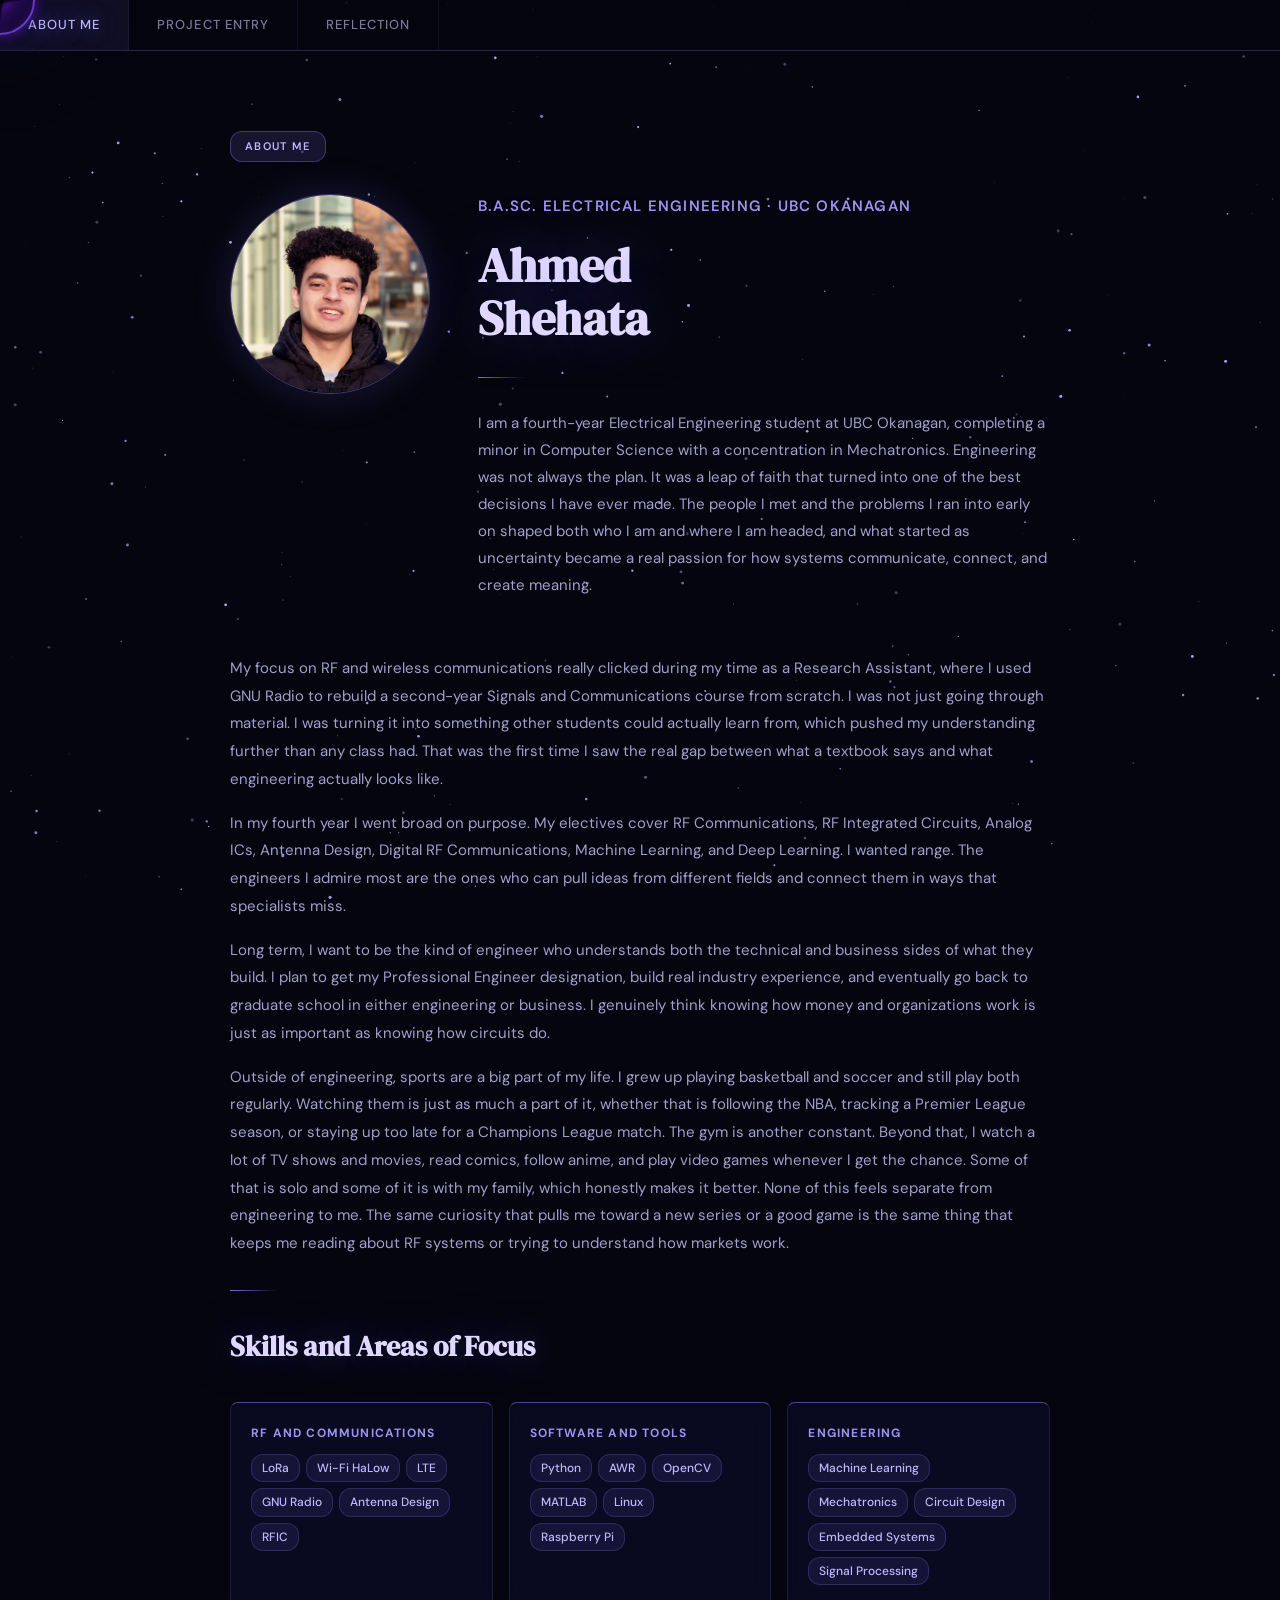
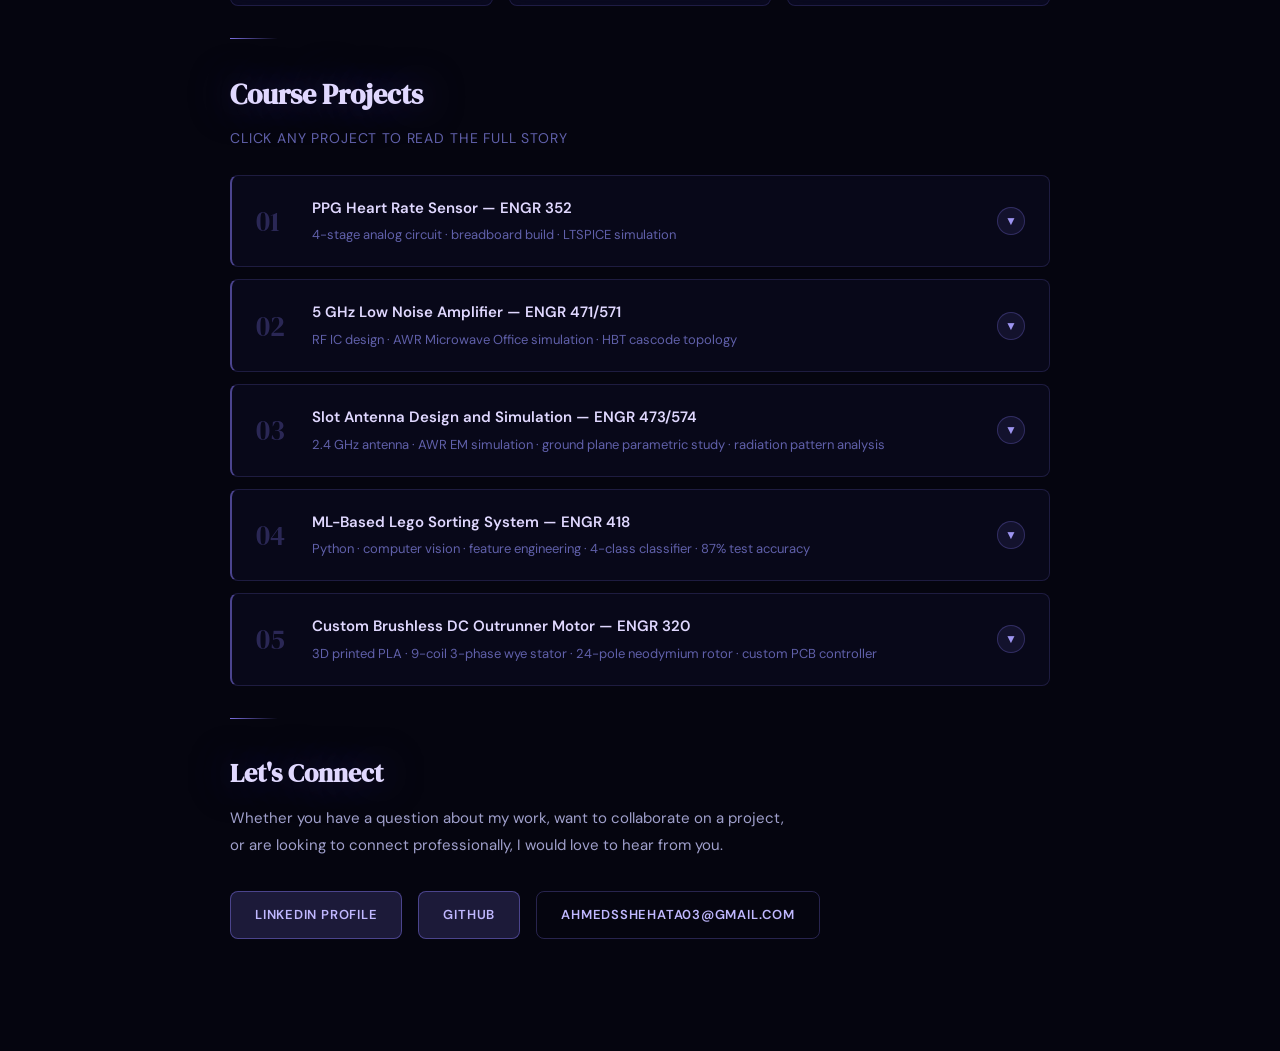
==== commit f4e3adc2: "Add files via upload" ====
--- a/index(1).html
+++ b/index(1).html
@@ -3,162 +3,58 @@
 <head>
 <meta charset="UTF-8">
 <meta name="viewport" content="width=device-width, initial-scale=1.0">
-<title>Ahmed Shehata — ePortfolio</title>
+<title>Ahmed Shehata — About Me</title>
 <link href="https://fonts.googleapis.com/css2?family=DM+Serif+Display:ital@0;1&family=DM+Sans:wght@300;400;500;600&display=swap" rel="stylesheet">
 <style>
   :root {
-    --navy: #0a0a1a;
-    --navy-mid: #0d0d2b;
-    --accent: #7b6fe0;
-    --accent-light: #1a1a3e;
-    --off-white: #0d0d1f;
-    --warm-gray: #1a1a3a;
-    --text: #e8e8ff;
-    --text-muted: #a0a0cc;
-    --text-light: #6060aa;
+    --navy: #0a0a1a; --navy-mid: #0d0d2b; --accent: #7b6fe0;
+    --accent-light: #1a1a3e; --off-white: #0d0d1f; --warm-gray: #1a1a3a;
+    --text: #e8e8ff; --text-muted: #a0a0cc; --text-light: #6060aa;
   }
   * { margin: 0; padding: 0; box-sizing: border-box; cursor: none !important; }
-  body {
-    font-family: 'DM Sans', sans-serif;
-    background: #05050f;
-    color: var(--text);
-    line-height: 1.7;
-    overflow-x: hidden;
-  }
-  #cosmic-cursor {
-    position: fixed; pointer-events: none; z-index: 99999;
-    width: 40px; height: 40px;
-    transform: translate(-50%, -50%);
-    animation: cursor-spin 3s linear infinite;
-  }
-  #cosmic-cursor svg {
-    width: 100%; height: 100%;
-    filter: drop-shadow(0 0 8px rgba(120,40,255,1)) drop-shadow(0 0 20px rgba(100,20,220,0.9)) drop-shadow(0 0 40px rgba(80,0,180,0.7)) drop-shadow(0 0 60px rgba(60,0,140,0.4));
-  }
-  #cursor-glow {
-    position: fixed; pointer-events: none; z-index: 99997;
-    width: 90px; height: 90px; border-radius: 50%;
-    background: radial-gradient(circle, rgba(0,0,0,0.7) 0%, rgba(30,0,60,0.35) 40%, transparent 70%);
-    transform: translate(-50%, -50%);
-    transition: left 0.1s ease, top 0.1s ease;
-  }
-  #cursor-ring {
-    position: fixed; pointer-events: none; z-index: 99998;
-    width: 70px; height: 70px; border-radius: 50%;
-    border: 2px solid rgba(140,80,255,0.75);
-    box-shadow: 0 0 12px rgba(120,40,255,0.5), inset 0 0 12px rgba(120,40,255,0.15);
-    transform: translate(-50%, -50%);
-    transition: left 0.18s ease, top 0.18s ease;
-    animation: ring-pulse 2s ease-in-out infinite;
-  }
-  .cursor-trail {
-    position: fixed; pointer-events: none; z-index: 99996;
-    border-radius: 50%; transform: translate(-50%, -50%);
-    background: rgba(120,40,255,0.7);
-    box-shadow: 0 0 6px rgba(120,40,255,0.5);
-    animation: trail-fade 0.6s ease-out forwards;
-  }
-  @keyframes cursor-spin {
-    from { transform: translate(-50%, -50%) rotate(0deg); }
-    to { transform: translate(-50%, -50%) rotate(360deg); }
-  }
-  @keyframes ring-pulse {
-    0%, 100% { width: 70px; height: 70px; opacity: 0.75; }
-    50% { width: 84px; height: 84px; opacity: 0.3; }
-  }
-  @keyframes trail-fade {
-    0% { opacity: 0.8; width: 10px; height: 10px; }
-    100% { opacity: 0; width: 3px; height: 3px; }
-  }
-  /* NAV */
-  .page-nav {
-    position: sticky; top: 0;
-    background: rgba(5,5,15,0.85);
-    backdrop-filter: blur(20px);
-    -webkit-backdrop-filter: blur(20px);
-    z-index: 100; display: flex; gap: 0;
-    border-bottom: 1px solid rgba(123,111,224,0.3);
-  }
-  .page-nav a {
-    color: rgba(200,200,255,0.6); text-decoration: none;
-    padding: 14px 28px; font-size: 13px; letter-spacing: 0.08em;
-    text-transform: uppercase; font-weight: 500; transition: all 0.2s;
-    border-right: 1px solid rgba(123,111,224,0.1);
-  }
+  body { font-family: 'DM Sans', sans-serif; background: #05050f; color: var(--text); line-height: 1.7; overflow-x: hidden; }
+  #cosmic-cursor { position: fixed; pointer-events: none; z-index: 99999; width: 40px; height: 40px; transform: translate(-50%, -50%); animation: cursor-spin 3s linear infinite; }
+  #cosmic-cursor svg { width: 100%; height: 100%; filter: drop-shadow(0 0 8px rgba(120,40,255,1)) drop-shadow(0 0 20px rgba(100,20,220,0.9)) drop-shadow(0 0 40px rgba(80,0,180,0.7)) drop-shadow(0 0 60px rgba(60,0,140,0.4)); }
+  #cursor-glow { position: fixed; pointer-events: none; z-index: 99997; width: 90px; height: 90px; border-radius: 50%; background: radial-gradient(circle, rgba(0,0,0,0.7) 0%, rgba(30,0,60,0.35) 40%, transparent 70%); transform: translate(-50%, -50%); transition: left 0.1s ease, top 0.1s ease; }
+  #cursor-ring { position: fixed; pointer-events: none; z-index: 99998; width: 70px; height: 70px; border-radius: 50%; border: 2px solid rgba(140,80,255,0.75); box-shadow: 0 0 12px rgba(120,40,255,0.5), inset 0 0 12px rgba(120,40,255,0.15); transform: translate(-50%, -50%); transition: left 0.18s ease, top 0.18s ease; animation: ring-pulse 2s ease-in-out infinite; }
+  .cursor-trail { position: fixed; pointer-events: none; z-index: 99996; border-radius: 50%; transform: translate(-50%, -50%); background: rgba(120,40,255,0.7); box-shadow: 0 0 6px rgba(120,40,255,0.5); animation: trail-fade 0.6s ease-out forwards; }
+  @keyframes cursor-spin { from { transform: translate(-50%, -50%) rotate(0deg); } to { transform: translate(-50%, -50%) rotate(360deg); } }
+  @keyframes ring-pulse { 0%, 100% { width: 70px; height: 70px; opacity: 0.75; } 50% { width: 84px; height: 84px; opacity: 0.3; } }
+  @keyframes trail-fade { 0% { opacity: 0.8; width: 10px; height: 10px; } 100% { opacity: 0; width: 3px; height: 3px; } }
+  .page-nav { position: sticky; top: 0; background: rgba(5,5,15,0.85); backdrop-filter: blur(20px); -webkit-backdrop-filter: blur(20px); z-index: 100; display: flex; gap: 0; border-bottom: 1px solid rgba(123,111,224,0.3); }
+  .page-nav a { color: rgba(200,200,255,0.6); text-decoration: none; padding: 14px 28px; font-size: 13px; letter-spacing: 0.08em; text-transform: uppercase; font-weight: 500; transition: all 0.2s; border-right: 1px solid rgba(123,111,224,0.1); }
   .page-nav a:hover, .page-nav a.active { color: #c0b8ff; background: rgba(123,111,224,0.1); text-shadow: 0 0 20px rgba(123,111,224,0.8); }
-  /* SECTIONS */
-  .page-section { padding: 80px 0; min-height: 100vh; border-bottom: 1px solid rgba(123,111,224,0.1); position: relative; z-index: 1; }
-  #about { background: transparent; }
-  #project { background: transparent; }
-  #reflection { background: transparent; }
+  .page-section { padding: 80px 0; position: relative; z-index: 1; }
   .container { max-width: 900px; margin: 0 auto; padding: 0 40px; }
-  /* LABELS */
-  .page-label {
-    display: inline-block; background: rgba(123,111,224,0.15); color: #c0b8ff;
-    font-size: 11px; font-weight: 600; letter-spacing: 0.12em;
-    text-transform: uppercase; padding: 5px 14px; border-radius: 12px; margin-bottom: 2rem;
-    border: 1px solid rgba(123,111,224,0.4);
-  }
-  .star-label {
-    display: inline-block; font-size: 10px; font-weight: 700; letter-spacing: 0.14em;
-    text-transform: uppercase; color: #c0b8ff; background: rgba(123,111,224,0.1);
-    border: 1px solid rgba(123,111,224,0.4); padding: 3px 10px; border-radius: 12px; margin-bottom: 10px;
-  }
+  .page-label { display: inline-block; background: rgba(123,111,224,0.15); color: #c0b8ff; font-size: 11px; font-weight: 600; letter-spacing: 0.12em; text-transform: uppercase; padding: 5px 14px; border-radius: 12px; margin-bottom: 2rem; border: 1px solid rgba(123,111,224,0.4); }
   .about-divider { width: 48px; height: 1px; background: linear-gradient(90deg, #7b6fe0, transparent); margin: 32px 0; }
   .section-heading { font-family: 'DM Serif Display', serif; font-size: 28px; color: #e0d8ff; margin-bottom: 8px; text-shadow: 0 0 40px rgba(123,111,224,0.5); }
   .section-subheading { font-size: 14px; color: var(--text-light); letter-spacing: 0.06em; text-transform: uppercase; margin-bottom: 24px; }
-  /* ABOUT HERO */
   .about-hero { display: grid; grid-template-columns: 200px 1fr; gap: 48px; align-items: start; margin-bottom: 56px; }
-  .about-photo-placeholder {
-    width: 200px; height: 200px; border-radius: 50%; background: radial-gradient(circle at 30% 30%, #1a0050, #05050f);
-    display: flex; align-items: center; justify-content: center;
-    color: #c0b8ff; font-size: 48px; font-family: 'DM Serif Display', serif;
-    border: 1px solid rgba(123,111,224,0.5);
-    box-shadow: 0 0 40px rgba(123,111,224,0.2), inset 0 0 40px rgba(0,0,0,0.5);
-  }
   .about-name { font-family: 'DM Serif Display', serif; font-size: 48px; color: #e0d8ff; line-height: 1.1; margin-bottom: 6px; text-shadow: 0 0 60px rgba(123,111,224,0.4); }
   .about-title { font-size: 15px; color: #9d94f0; font-weight: 600; letter-spacing: 0.08em; text-transform: uppercase; margin-bottom: 20px; }
   .about-bio { font-size: 15px; color: var(--text-muted); line-height: 1.8; max-width: 600px; }
-  /* SKILLS */
   .skills-grid { display: grid; grid-template-columns: repeat(3, 1fr); gap: 16px; margin: 32px 0; }
   .skill-card { background: rgba(13,13,43,0.6); border: 1px solid rgba(123,111,224,0.2); border-top: 1px solid rgba(123,111,224,0.6); padding: 20px; border-radius: 8px; backdrop-filter: blur(10px); }
   .skill-card h4 { font-size: 12px; letter-spacing: 0.1em; text-transform: uppercase; color: #9d94f0; margin-bottom: 10px; }
   .skill-tags { display: flex; flex-wrap: wrap; gap: 6px; }
   .skill-tag { background: rgba(123,111,224,0.12); color: #c0b8ff; font-size: 12px; padding: 3px 10px; border-radius: 12px; font-weight: 500; border: 1px solid rgba(123,111,224,0.25); }
-  /* EXPANDABLE PROJECT CARDS */
   .course-projects-grid { display: grid; gap: 12px; margin: 24px 0; }
-  .course-card {
-    background: rgba(10,10,30,0.7);
-    border: 1px solid rgba(123,111,224,0.2);
-    border-left: 2px solid rgba(123,111,224,0.6);
-    border-radius: 8px; overflow: hidden;
-    backdrop-filter: blur(10px);
-    -webkit-backdrop-filter: blur(10px);
-    transition: border-color 0.3s, box-shadow 0.3s;
-  }
+  .course-card { background: rgba(10,10,30,0.7); border: 1px solid rgba(123,111,224,0.2); border-left: 2px solid rgba(123,111,224,0.6); border-radius: 8px; overflow: hidden; backdrop-filter: blur(10px); -webkit-backdrop-filter: blur(10px); transition: border-color 0.3s, box-shadow 0.3s; }
   .course-card:hover { border-color: rgba(123,111,224,0.5); box-shadow: 0 0 30px rgba(123,111,224,0.08); }
-  .course-card-header {
-    display: flex; align-items: center; justify-content: space-between;
-    padding: 20px 24px; cursor: pointer; user-select: none; transition: background 0.2s;
-  }
+  .course-card-header { display: flex; align-items: center; justify-content: space-between; padding: 20px 24px; cursor: pointer; user-select: none; transition: background 0.2s; }
   .course-card-header:hover { background: rgba(123,111,224,0.05); }
   .course-card-header-left { display: flex; align-items: center; gap: 20px; }
   .course-card-num { font-family: 'DM Serif Display', serif; font-size: 28px; color: rgba(123,111,224,0.3); line-height: 1; min-width: 36px; }
   .course-card-title { font-weight: 600; font-size: 15px; color: #e0d8ff; margin-bottom: 3px; }
   .course-card-sub { font-size: 13px; color: var(--text-light); }
-  .course-card-chevron {
-    width: 28px; height: 28px; border-radius: 50%;
-    background: rgba(123,111,224,0.1); border: 1px solid rgba(123,111,224,0.3);
-    display: flex; align-items: center; justify-content: center;
-    flex-shrink: 0; transition: transform 0.3s, background 0.2s;
-    font-size: 12px; color: #9d94f0;
-  }
+  .course-card-chevron { width: 28px; height: 28px; border-radius: 50%; background: rgba(123,111,224,0.1); border: 1px solid rgba(123,111,224,0.3); display: flex; align-items: center; justify-content: center; flex-shrink: 0; transition: transform 0.3s, background 0.2s; font-size: 12px; color: #9d94f0; }
   .course-card.open .course-card-chevron { transform: rotate(180deg); background: rgba(123,111,224,0.3); color: #e0d8ff; }
   .course-card-body { max-height: 0; overflow: hidden; transition: max-height 0.5s cubic-bezier(0.4, 0, 0.2, 1); border-top: 0px solid var(--warm-gray); }
   .course-card.open .course-card-body { max-height: 9999px; border-top-width: 1px; }
   .course-card-inner { padding: 32px 24px 32px 80px; }
-  /* STAR BLOCKS */
   .star-block { margin-bottom: 32px; }
+  .star-label { display: inline-block; font-size: 10px; font-weight: 700; letter-spacing: 0.14em; text-transform: uppercase; color: #c0b8ff; background: rgba(123,111,224,0.1); border: 1px solid rgba(123,111,224,0.4); padding: 3px 10px; border-radius: 12px; margin-bottom: 10px; }
   .star-block h4 { font-family: 'DM Serif Display', serif; font-size: 20px; color: #e0d8ff; margin-bottom: 10px; }
   .star-block p { font-size: 14px; color: var(--text-muted); line-height: 1.85; margin-bottom: 12px; }
   .stage-timeline { position: relative; margin: 24px 0; padding-left: 28px; border-left: 1px solid rgba(123,111,224,0.3); }
@@ -167,8 +63,6 @@
   .stage-step .stage-num { font-size: 10px; font-weight: 700; letter-spacing: 0.12em; text-transform: uppercase; color: #9d94f0; margin-bottom: 3px; }
   .stage-step h5 { font-weight: 600; font-size: 14px; color: #e0d8ff; margin-bottom: 6px; }
   .stage-step p { font-size: 14px; color: var(--text-muted); line-height: 1.75; margin-bottom: 8px; }
-  .image-placeholder { background: rgba(13,13,43,0.4); border: 1px dashed rgba(123,111,224,0.4); border-radius: 8px; padding: 24px 32px; text-align: center; color: var(--text-light); font-size: 13px; margin: 16px 0; }
-  .image-placeholder p { margin-top: 6px; font-size: 11px; font-style: italic; }
   .tech-pills { display: flex; flex-wrap: wrap; gap: 7px; margin: 16px 0; }
   .tech-pill { background: rgba(123,111,224,0.12); color: #c0b8ff; font-size: 11px; padding: 4px 12px; border-radius: 12px; font-weight: 500; letter-spacing: 0.04em; border: 1px solid rgba(123,111,224,0.25); }
   .result-callout { background: rgba(123,111,224,0.08); padding: 20px 24px; border-radius: 8px; margin: 20px 0; border: 1px solid rgba(123,111,224,0.2); border-left: 2px solid rgba(123,111,224,0.6); font-size: 14px; line-height: 1.7; color: var(--text-muted); }
@@ -177,11 +71,6 @@
   .stat-card-small { background: rgba(13,13,43,0.6); border: 1px solid rgba(123,111,224,0.2); padding: 16px; border-radius: 8px; text-align: center; }
   .stat-num-small { font-family: 'DM Serif Display', serif; font-size: 24px; color: #c0b8ff; display: block; margin-bottom: 3px; text-shadow: 0 0 20px rgba(123,111,224,0.5); }
   .stat-label-small { font-size: 11px; color: var(--text-light); text-transform: uppercase; letter-spacing: 0.07em; }
-  .two-col-small { display: grid; grid-template-columns: 1fr 1fr; gap: 20px; margin: 16px 0; }
-  .result-table { width: 100%; border-collapse: collapse; margin: 12px 0; font-size: 13px; }
-  .result-table th { background: rgba(123,111,224,0.2); color: #c0b8ff; padding: 8px 14px; text-align: left; font-size: 10px; letter-spacing: 0.08em; text-transform: uppercase; font-weight: 600; }
-  .result-table td { padding: 8px 14px; border-bottom: 1px solid rgba(123,111,224,0.1); color: var(--text-muted); }
-  .result-table tr:nth-child(even) td { background: rgba(123,111,224,0.05); }
   .comparison-box { display: grid; grid-template-columns: 1fr 1fr; border: 1px solid rgba(123,111,224,0.2); border-radius: 8px; overflow: hidden; margin: 16px 0; }
   .comp-col { padding: 20px; }
   .comp-col:first-child { background: rgba(10,10,30,0.6); border-right: 1px solid rgba(123,111,224,0.2); }
@@ -196,53 +85,17 @@
   .comp-lbl { font-size: 10px; text-transform: uppercase; letter-spacing: 0.07em; }
   .comp-col:first-child .comp-lbl { color: var(--text-light); }
   .comp-col:last-child .comp-lbl { color: rgba(192,184,255,0.5); }
-  /* CAPSTONE */
-  .project-hero { background: radial-gradient(ellipse at top left, rgba(50,30,120,0.4) 0%, rgba(5,5,15,0.8) 60%); border: 1px solid rgba(123,111,224,0.2); color: white; padding: 64px 40px; margin: 0 -40px 56px; position: relative; overflow: hidden; border-radius: 8px; }
-  .project-hero::before { content: ''; position: absolute; top: -50%; right: -10%; width: 400px; height: 400px; border: 60px solid rgba(123,111,224,0.08); border-radius: 50%; }
-  .project-hero-tag { font-size: 11px; letter-spacing: 0.14em; text-transform: uppercase; color: #9d94f0; font-weight: 600; margin-bottom: 12px; }
-  .project-hero h1 { font-family: 'DM Serif Display', serif; font-size: 42px; line-height: 1.15; margin-bottom: 16px; position: relative; color: #e0d8ff; text-shadow: 0 0 60px rgba(123,111,224,0.4); }
-  .project-hero-sub { font-size: 15px; color: rgba(192,184,255,0.7); max-width: 560px; line-height: 1.7; position: relative; }
-  .stat-row { display: grid; grid-template-columns: repeat(4, 1fr); gap: 16px; margin: 40px 0; }
-  .stat-card { background: rgba(13,13,43,0.6); border: 1px solid rgba(123,111,224,0.2); padding: 20px; border-radius: 8px; text-align: center; }
-  .stat-num { font-family: 'DM Serif Display', serif; font-size: 32px; color: #c0b8ff; display: block; margin-bottom: 4px; text-shadow: 0 0 20px rgba(123,111,224,0.5); }
-  .stat-label { font-size: 12px; color: var(--text-light); text-transform: uppercase; letter-spacing: 0.08em; }
-  .narrative-block { margin: 32px 0; }
-  .narrative-block p { font-size: 15px; color: var(--text-muted); line-height: 1.85; margin-bottom: 14px; }
-  .timeline { position: relative; margin: 40px 0; padding-left: 32px; border-left: 1px solid rgba(123,111,224,0.3); }
-  .timeline-step { margin-bottom: 36px; position: relative; }
-  .timeline-step::before { content: ''; position: absolute; left: -38px; top: 6px; width: 12px; height: 12px; border-radius: 50%; background: #7b6fe0; border: 2px solid #05050f; box-shadow: 0 0 10px rgba(123,111,224,0.7); }
-  .timeline-step h4 { font-weight: 600; font-size: 15px; color: #e0d8ff; margin-bottom: 6px; }
-  .timeline-step p { font-size: 14px; color: var(--text-muted); line-height: 1.7; }
-  .two-col { display: grid; grid-template-columns: 1fr 1fr; gap: 24px; margin: 24px 0; }
-  .callout { background: rgba(123,111,224,0.08); padding: 28px 32px; border-radius: 8px; margin: 32px 0; border: 1px solid rgba(123,111,224,0.2); border-left: 2px solid rgba(123,111,224,0.7); }
-  .callout p { font-size: 15px; line-height: 1.7; color: var(--text-muted); }
-  .callout strong { color: #c0b8ff; }
-  .image-placeholder-lg { background: rgba(13,13,43,0.4); border: 1px dashed rgba(123,111,224,0.4); border-radius: 8px; padding: 40px; text-align: center; color: var(--text-light); font-size: 13px; margin: 24px 0; }
-  .image-placeholder-lg p { margin-top: 8px; font-size: 11px; font-style: italic; }
-  .tech-pills-lg { display: flex; flex-wrap: wrap; gap: 8px; margin: 20px 0; }
-  .tech-pill-lg { background: rgba(123,111,224,0.12); color: #c0b8ff; font-size: 12px; padding: 5px 14px; border-radius: 12px; font-weight: 500; letter-spacing: 0.04em; border: 1px solid rgba(123,111,224,0.25); }
-  /* CONTACT */
   .contact-row { display: flex; gap: 16px; flex-wrap: wrap; margin-top: 32px; }
   .contact-btn { display: inline-flex; align-items: center; gap: 8px; padding: 12px 24px; font-size: 13px; font-weight: 600; letter-spacing: 0.06em; text-transform: uppercase; border-radius: 8px; text-decoration: none; transition: all 0.3s; }
   .btn-primary { background: rgba(123,111,224,0.2); color: #c0b8ff; border: 1px solid rgba(123,111,224,0.5); }
   .btn-primary:hover { background: rgba(123,111,224,0.35); box-shadow: 0 0 20px rgba(123,111,224,0.3); }
   .btn-secondary { background: transparent; color: #c0b8ff; border: 1px solid rgba(123,111,224,0.3); }
   .btn-secondary:hover { background: rgba(123,111,224,0.1); }
-  /* REFLECTION */
-  .reflection-intro { font-family: 'DM Serif Display', serif; font-size: 22px; color: #c0b8ff; line-height: 1.5; font-style: italic; border-left: 2px solid rgba(123,111,224,0.6); padding-left: 24px; margin-bottom: 40px; }
-  .reflection-q { margin-bottom: 36px; }
-  .reflection-q h4 { font-size: 11px; letter-spacing: 0.12em; text-transform: uppercase; color: #9d94f0; font-weight: 600; margin-bottom: 12px; }
-  .reflection-q p { font-size: 15px; color: var(--text-muted); line-height: 1.85; }
-  hr.divider { border: none; border-top: 1px solid rgba(123,111,224,0.15); margin: 32px 0; }
-  .word-count { font-size: 12px; color: var(--text-light); font-style: italic; margin-top: 40px; }
-  /* RISK MATRIX */
-  .risk-cell { transition: transform 0.2s, box-shadow 0.2s; }
-  .risk-cell:hover { transform: scale(1.04); box-shadow: 0 0 24px rgba(123,111,224,0.25) !important; }
   @media (max-width: 700px) {
     .about-hero { grid-template-columns: 1fr; }
     .skills-grid { grid-template-columns: 1fr; }
-    .stat-row, .stat-row-small { grid-template-columns: repeat(2, 1fr); }
-    .two-col, .two-col-small, .comparison-box { grid-template-columns: 1fr; }
+    .stat-row-small { grid-template-columns: repeat(2, 1fr); }
+    .comparison-box { grid-template-columns: 1fr; }
     .about-name { font-size: 36px; }
     .course-card-inner { padding: 24px 16px; }
   }
@@ -274,49 +127,34 @@
 <div id="cursor-glow"></div>
 
 <canvas id="starfield" style="position:fixed;top:0;left:0;width:100%;height:100%;z-index:0;pointer-events:none;"></canvas>
-<script>
-(function(){
-  const c=document.getElementById('starfield'),ctx=c.getContext('2d');
-  let W,H,stars=[];
-  function resize(){W=c.width=window.innerWidth;H=c.height=window.innerHeight;}
-  function init(){stars=[];for(let i=0;i<250;i++)stars.push({x:Math.random()*W,y:Math.random()*H,r:Math.random()*1.4+0.2,twinkle:Math.random()*Math.PI*2,s:Math.random()*0.005+0.001});}
-  function draw(){
-    ctx.clearRect(0,0,W,H);
-    stars.forEach(s=>{
-      s.twinkle+=s.s;
-      const o=0.3+0.7*(Math.sin(s.twinkle)*0.5+0.5);
-      ctx.beginPath();ctx.arc(s.x,s.y,s.r,0,Math.PI*2);
-      ctx.fillStyle=`rgba(180,170,255,${o})`;ctx.fill();
-    });
-    requestAnimationFrame(draw);
-  }
-  resize();init();draw();
-  window.addEventListener('resize',()=>{resize();init();});
-})();
-</script>
 
 <nav class="page-nav">
-  <a href="#about" class="active">About Me</a>
-  <a href="#project">Project Entry</a>
-  <a href="#reflection">Reflection</a>
+  <a href="index.html" class="active">About Me</a>
+  <a href="project.html">Project Entry</a>
+  <a href="reflection.html">Reflection</a>
 </nav>
 
-<!-- PAGE 1: ABOUT ME -->
-<section class="page-section" id="about">
+<section class="page-section">
   <div class="container">
     <span class="page-label">About Me</span>
     <div class="about-hero">
-      <div class="about-photo-placeholder">AS</div>
+      <img src="headshot.jpg" alt="Ahmed Shehata" style="width:200px;height:200px;border-radius:50%;object-fit:cover;object-position:center top;border:1px solid rgba(123,111,224,0.5);box-shadow:0 0 40px rgba(123,111,224,0.2);">
       <div>
         <div class="about-title">B.A.Sc. Electrical Engineering · UBC Okanagan</div>
         <h1 class="about-name">Ahmed<br>Shehata</h1>
         <div class="about-divider"></div>
-        <p class="about-bio">I am a fourth-year Electrical Engineering student at UBC Okanagan, completing a minor in Computer Science with a concentration in Mechatronics. Engineering was not always the plan. It was a leap of faith that became one of the most defining decisions of my life. The people I met and the challenges I faced early on shaped both my character and my direction, and what started as uncertainty became a genuine, deep-seated passion for how systems communicate, connect, and create meaning.</p>
+        <p class="about-bio">I am a fourth-year Electrical Engineering student at UBC Okanagan, completing a minor in Computer Science with a concentration in Mechatronics. Engineering was not always the plan. It was a leap of faith that turned into one of the best decisions I have ever made. The people I met and the problems I ran into early on shaped both who I am and where I am headed, and what started as uncertainty became a real passion for how systems communicate, connect, and create meaning.</p>
       </div>
     </div>
-    <p style="font-size:15px; color:var(--text-muted); line-height:1.85; margin-bottom:16px;">My interest in RF and wireless communications crystallized during my time as a Research Assistant, where I used GNU Radio to redesign a second-year Signals and Communications course from the ground up. I was not just learning theory; I was translating it into real teaching material for other students, which forced a level of understanding that coursework alone rarely demands. That experience gave me an early, firsthand look at the gap between textbook knowledge and applied engineering, and it solidified my commitment to the field.</p>
-    <p style="font-size:15px; color:var(--text-muted); line-height:1.85; margin-bottom:16px;">Academically, I have deliberately pursued breadth alongside depth. My fourth-year electives span RF Communications, RF Integrated Circuits, Analog ICs, Antenna Design, Digital RF Communications, Machine Learning, and Deep Learning. This range was intentional. I believe the most impactful engineers are those who can see across disciplines, recognize patterns, and bring unexpected perspectives to technical problems.</p>
-    <p style="font-size:15px; color:var(--text-muted); line-height:1.85; margin-bottom:32px;">My broader ambition is to become the kind of engineer who operates fluently at the intersection of technical expertise and strategic thinking. I intend to pursue a Professional Engineer designation, gain substantial industry experience, and ultimately return to graduate studies, whether in a specialized engineering domain or in business. I have come to believe that understanding how money, markets, and organizations work is just as important as understanding how circuits do.</p>
+
+    <p style="font-size:15px;color:var(--text-muted);line-height:1.85;margin-bottom:16px;">My focus on RF and wireless communications really clicked during my time as a Research Assistant, where I used GNU Radio to rebuild a second-year Signals and Communications course from scratch. I was not just going through material. I was turning it into something other students could actually learn from, which pushed my understanding further than any class had. That was the first time I saw the real gap between what a textbook says and what engineering actually looks like.</p>
+
+    <p style="font-size:15px;color:var(--text-muted);line-height:1.85;margin-bottom:16px;">In my fourth year I went broad on purpose. My electives cover RF Communications, RF Integrated Circuits, Analog ICs, Antenna Design, Digital RF Communications, Machine Learning, and Deep Learning. I wanted range. The engineers I admire most are the ones who can pull ideas from different fields and connect them in ways that specialists miss.</p>
+
+    <p style="font-size:15px;color:var(--text-muted);line-height:1.85;margin-bottom:16px;">Long term, I want to be the kind of engineer who understands both the technical and business sides of what they build. I plan to get my Professional Engineer designation, build real industry experience, and eventually go back to graduate school in either engineering or business. I genuinely think knowing how money and organizations work is just as important as knowing how circuits do.</p>
+
+    <p style="font-size:15px;color:var(--text-muted);line-height:1.85;margin-bottom:32px;">Outside of engineering, sports are a big part of my life. I grew up playing basketball and soccer and still play both regularly. Watching them is just as much a part of it, whether that is following the NBA, tracking a Premier League season, or staying up too late for a Champions League match. The gym is another constant. Beyond that, I watch a lot of TV shows and movies, read comics, follow anime, and play video games whenever I get the chance. Some of that is solo and some of it is with my family, which honestly makes it better. None of this feels separate from engineering to me. The same curiosity that pulls me toward a new series or a good game is the same thing that keeps me reading about RF systems or trying to understand how markets work.</p>
+
     <div class="about-divider"></div>
     <h2 class="section-heading">Skills and Areas of Focus</h2>
     <div class="skills-grid">
@@ -345,10 +183,12 @@
         </div>
       </div>
     </div>
+
     <div class="about-divider"></div>
     <h2 class="section-heading">Course Projects</h2>
     <p class="section-subheading">Click any project to read the full story</p>
     <div class="course-projects-grid">
+
       <!-- PROJECT 1: PPG -->
       <div class="course-card" id="card-ppg">
         <div class="course-card-header" onclick="toggleCard('card-ppg')">
@@ -366,8 +206,8 @@
             <div class="star-block">
               <span class="star-label">S — Situation</span>
               <h4>The Challenge: Detecting a Heartbeat with Analog Circuits</h4>
-              <p>Every time the heart beats, it pushes a pulse of blood through the arteries, and that pulse subtly changes how much infrared light the skin absorbs. If you shine an IR emitter against a finger and measure the reflected intensity with a photodiode, you can actually see the heartbeat as a tiny fluctuation in the detected current. This technique is called photoplethysmography, or PPG, and it is the same principle behind every modern fitness tracker and pulse oximeter.</p>
-              <p>In ENGR 352, our task was to build a PPG heart rate sensor from scratch using discrete analog components with no microcontrollers or digital shortcuts. The photodiode current sits in the range of nanoamps, and getting from that near-invisible signal to a clean, reliable LED flash for every heartbeat required four carefully engineered analog stages, each building directly on the last.</p>
+              <p>Every time the heart beats it pushes a pulse of blood through the arteries, and that pulse subtly changes how much infrared light the skin absorbs. If you shine an IR emitter against a finger and measure the reflected intensity with a photodiode, you can actually see the heartbeat as a tiny fluctuation in the detected current. This is photoplethysmography, or PPG, and it is the same principle behind every modern fitness tracker and pulse oximeter.</p>
+              <p>In ENGR 352, our task was to build a PPG heart rate sensor from scratch using only discrete analog components. No microcontrollers, no digital shortcuts. The photodiode current sits in the nanoamp range, and getting from that near-invisible signal to a clean LED flash for every heartbeat required four carefully engineered stages, each one feeding directly into the next.</p>
             </div>
             <div class="stat-row-small">
               <div class="stat-card-small"><span class="stat-num-small">4</span><span class="stat-label-small">Cascaded Stages</span></div>
@@ -378,7 +218,7 @@
             <div class="star-block">
               <span class="star-label">T — Task</span>
               <h4>What We Were Asked to Build</h4>
-              <p>The project spanned four successive lab sessions, each delivering a working circuit block that fed directly into the next. The final design had to operate from a single 5 V USB supply, detect a real human pulse reliably, and produce an LED flash of appropriate duration for each detected heartbeat, all using only component values available in the lab inventory. My partner and I were responsible for the complete design workflow at every stage, covering theoretical analysis, LTSPICE simulation, physical breadboard implementation, and oscilloscope verification.</p>
+              <p>The project ran across four successive lab sessions. Each one delivered a working circuit block that fed directly into the next. The final design had to run off a single 5 V USB supply, reliably detect a real human pulse, and flash an LED for the right duration on each beat using only components available in the lab. My partner and I handled the full workflow at every stage: theoretical analysis, LTSPICE simulation, breadboard build, and oscilloscope verification.</p>
             </div>
             <div class="star-block">
               <span class="star-label">A — Action</span>
@@ -388,36 +228,36 @@
               <div class="stage-step">
                 <div class="stage-num">Stage 1 — Lab 2</div>
                 <h5>Transimpedance Amplifier</h5>
-                <p>The photodiode produces a DC current of roughly 1 µA with an AC heartbeat signal of only 25 to 100 nA riding on top. We designed a transimpedance amplifier that converts this current directly into a voltage using an op-amp with a megaohm-range feedback resistor. A small feedback capacitor was added to roll off high-frequency noise and prevent oscillation. We also hand-soldered the optical sensor assembly, carefully positioning the photodiode flush against the IR emitter with a heat-shrink shroud to minimize direct IR leakage.</p>
+                <p>The photodiode puts out a DC current of about 1 µA with a heartbeat signal of only 25 to 100 nA sitting on top of it. We built a transimpedance amplifier that converts that current into a voltage using an op amp with a megaohm feedback resistor. A small feedback capacitor rolls off high frequency noise and keeps the circuit from oscillating. We also soldered the optical sensor by hand, positioning the photodiode flush against the IR emitter inside a heat shrink shroud to block direct IR leakage.</p>
               </div>
               <div class="stage-step">
                 <div class="stage-num">Stage 2 — Lab 3</div>
                 <h5>Bandpass Filter and Gain Stage</h5>
-                <p>Stage 1 produced a signal dominated by a large DC offset, which was not useful for triggering. Stage 2 stripped that DC component away with an AC-coupled non-inverting op-amp stage and amplified the remaining AC heartbeat signal to approximately 1 V peak. A resistor divider set the common-mode input to 2.5 V and the AC gain was tuned experimentally based on the actual signal from the sensor, completing a bandpass response across both cascaded stages.</p>
+                <p>The output of Stage 1 had a large DC offset sitting on top of the signal, which was not something a comparator could trigger on cleanly. Stage 2 stripped that away using an AC coupled gain stage and amplified the remaining heartbeat signal to about 1 V peak. A resistor divider set the common mode input to 2.5 V and the gain was tuned by hand based on what the real sensor was putting out, giving us a bandpass response across both stages together.</p>
               </div>
               <div class="stage-step">
                 <div class="stage-num">Stage 3 — Lab 4</div>
                 <h5>Hysteretic Comparator</h5>
-                <p>The smooth analog heartbeat waveform needed to be converted into a clean digital edge for the monostable to trigger on. We designed a hysteretic comparator with positive feedback to create two trip points around a 2.5 V reference, so the output only switched when the input clearly crossed the defined band. This eliminated noise-induced false triggers and produced a clean 0 to 5 V square wave that fired exactly once per heartbeat.</p>
+                <p>We needed to turn the smooth analog heartbeat waveform into a clean edge that the monostable could trigger on. A comparator with positive feedback gave us two trip points around a 2.5 V reference, so the output only switched when the signal clearly crossed the band. That got rid of false triggers from noise and gave us a clean 0 to 5 V square wave that fired exactly once per beat.</p>
               </div>
               <div class="stage-step">
                 <div class="stage-num">Stage 4 — Lab 5</div>
                 <h5>Monostable Multivibrator and LED Driver</h5>
-                <p>A differentiator followed by an isolation diode extracted only the positive-going rising edges so the monostable fired exactly once per heartbeat. The monostable used two NPN BJTs in a cross-coupled configuration, holding the output high for a duration Ton set by the RC time constant. We calculated Ton = 167.3 ms analytically, targeting roughly 20% duty cycle at 72 BPM. Simulation confirmed 166 ms and the physical measurement came in at 170 ms, within 2% of the theoretical prediction. A third transistor drove the green LED through a current-limiting resistor, producing a visible flash synchronized to each heartbeat.</p>
-              </div>
-            </div>
-            <div class="image-placeholder">
-              📷 Insert photo here: Assembled breadboard with all 4 stages visible (Lab 5 final build)
-              <p>Caption: Fully assembled PPG heart rate sensor. All four stages are visible across the breadboard, from the transimpedance amplifier on the left through to the monostable multivibrator and green LED driver on the right.</p>
-            </div>
-            <div class="image-placeholder">
-              📷 Insert oscilloscope screenshot here: Final LED output (CH1) with raw PPG signal (CH2) showing synchronization
-              <p>Caption: Final system output. CH1 shows the LED anode signal flashing at Ton approximately 170 ms for each detected heartbeat. CH2 shows the raw PPG signal from the finger sensor, confirming each LED flash is correctly synchronized to the cardiac cycle.</p>
-            </div>
+                <p>A differentiator and isolation diode pulled out only the positive rising edges so the monostable fired once per beat. Two NPN BJTs in a cross-coupled configuration held the output high for a duration Ton set by the RC time constant. We calculated Ton = 167.3 ms analytically targeting roughly 20% duty cycle at 72 BPM. Simulation gave 166 ms and the physical build came in at 170 ms, within 2% of the prediction. A third transistor drove the green LED through a current-limiting resistor, giving a visible flash for every heartbeat.</p>
+              </div>
+            </div>
+            <figure style="margin:16px 0;">
+              <img src="ppg-breadboard.jpg" alt="Assembled PPG breadboard" style="width:100%;border-radius:8px;border:1px solid rgba(123,111,224,0.2);">
+              <figcaption style="font-size:12px;color:#6060aa;margin-top:8px;font-style:italic;text-align:center;">Fully assembled PPG heart rate sensor. All four stages are visible across the breadboard, from the transimpedance amplifier on the left through to the monostable multivibrator and green LED driver on the right.</figcaption>
+            </figure>
+            <figure style="margin:16px 0;">
+              <img src="ppg-oscilloscope.png" alt="Oscilloscope output showing LED flash synchronized to PPG signal" style="width:100%;border-radius:8px;border:1px solid rgba(123,111,224,0.2);">
+              <figcaption style="font-size:12px;color:#6060aa;margin-top:8px;font-style:italic;text-align:center;">Final system output. CH1 (orange) shows the LED anode signal flashing at Ton = 170 ms per heartbeat. CH2 (blue) shows the raw PPG signal from the finger sensor, confirming each LED flash is correctly synchronized to the cardiac cycle.</figcaption>
+            </figure>
             <div class="star-block">
               <span class="star-label">R — Result</span>
               <h4>What We Built and What It Proved</h4>
-              <p>The final integrated circuit successfully detected a real human pulse and produced a consistent LED flash for every heartbeat, with a measured Ton within 2% of the theoretical prediction. No component adjustments were required after assembly and the design worked on the first build. The project demonstrated the value of validating each block independently before cascading them together. When the final system was assembled, it worked immediately.</p>
+              <p>The final circuit detected a real human pulse and produced a consistent LED flash for every heartbeat, with a measured Ton within 2% of the theoretical prediction. No adjustments were needed after assembly. The design worked on the first build. More than anything, the project showed the value of testing each block independently before putting everything together. When we finally integrated the full system, it just worked.</p>
             </div>
             <div class="tech-pills">
               <span class="tech-pill">Transimpedance Amplifier</span><span class="tech-pill">Bandpass Filter Design</span>
@@ -431,6 +271,7 @@
           </div>
         </div>
       </div>
+
       <!-- PROJECT 2: LNA -->
       <div class="course-card" id="card-lna">
         <div class="course-card-header" onclick="toggleCard('card-lna')">
@@ -448,8 +289,8 @@
             <div class="star-block">
               <span class="star-label">S — Situation</span>
               <h4>The Problem: Amplifying Without Adding Noise</h4>
-              <p>In any wireless receiver, whether it is a phone, a radar system, or a satellite link, the first component the antenna connects to is a low noise amplifier. The LNA's job is deceptively simple: amplify the incoming signal before it reaches the rest of the receiver chain. The problem is that every electronic component adds noise to the signal it handles, and if the first amplifier adds too much noise, no amount of downstream processing can recover the original signal quality.</p>
-              <p>This project challenged me to design a 5 GHz LNA from scratch using AWR Microwave Office and a generic BiCMOS foundry process with heterojunction bipolar transistors. The design had to simultaneously meet four demanding targets over a 200 MHz bandwidth: noise figure below 2 dB, gain above 20 dB, input return loss below negative 15 dB, and output return loss below negative 10 dB, all from a single 1.8 V supply.</p>
+              <p>In any wireless receiver, the first thing the antenna connects to is a low noise amplifier. The LNA amplifies the incoming signal before anything else in the chain sees it. The problem is that every component adds noise, and if the first amplifier adds too much, nothing downstream can fix it.</p>
+              <p>This project asked me to design a 5 GHz LNA from scratch in AWR Microwave Office using a generic BiCMOS process with heterojunction bipolar transistors. The targets were tight: noise figure below 2 dB, gain above 20 dB, input return loss below negative 15 dB, and output return loss below negative 10 dB, all from a single 1.8 V supply across a 200 MHz bandwidth.</p>
             </div>
             <div class="stat-row-small">
               <div class="stat-card-small"><span class="stat-num-small">21 dB</span><span class="stat-label-small">Final Gain</span></div>
@@ -460,7 +301,7 @@
             <div class="star-block">
               <span class="star-label">T — Task</span>
               <h4>What I Was Asked to Design</h4>
-              <p>Labs 3 and 4 were a two-part individual design project, each building directly on the last. Lab 3 focused on the common-emitter topology, covering bias optimization, device scaling, emitter degeneration, and input matching to produce a well-matched CE amplifier. Lab 4 then upgraded that design by adding a cascode stage and an emitter follower to push gain past the 20 dB threshold while keeping noise figure within specification. The entire workflow was simulation-based using AWR Microwave Office with no physical hardware involved.</p>
+              <p>Labs 3 and 4 were a two-part individual project. Lab 3 covered the common-emitter topology: bias optimization, device scaling, emitter degeneration, and input matching. Lab 4 built on that by adding a cascode stage and emitter follower to push gain past 20 dB while keeping noise figure in spec. The whole thing was simulation only in AWR with no physical hardware.</p>
             </div>
             <div class="star-block">
               <span class="star-label">A — Action</span>
@@ -470,36 +311,40 @@
               <div class="stage-step">
                 <div class="stage-num">Step 1 — Bias Optimization</div>
                 <h5>Finding the Minimum Noise Figure Bias Point</h5>
-                <p>Starting with a single HBT transistor and no matching networks, I swept the base bias current from 0 to 0.15 mA and plotted noise figure at 5 GHz. The result revealed a clear minimum at Ibias around 0.0075 mA with NF of approximately 7.84 dB, which was far too noisy on its own and pointed directly to the need for device scaling.</p>
+                <p>Starting with a single HBT transistor and no matching networks, I swept the base bias current from 0 to 0.15 mA and plotted noise figure at 5 GHz. The minimum landed around Ibias = 0.0075 mA at roughly 7.84 dB, which was way too noisy on its own and pointed straight at the need for device scaling.</p>
               </div>
               <div class="stage-step">
                 <div class="stage-num">Step 2 — Device Scaling</div>
                 <h5>Scaling to 24 Fingers to Align Zopt with 50 Ω</h5>
-                <p>A single-finger transistor biased for minimum noise has an optimum source impedance far from 50 Ω, meaning a standard source cannot simultaneously drive the transistor at its noise minimum. I paralelled two devices at N=12 each for 24 total fingers. This scaling shifted the optimum noise impedance toward 50 Ω and dramatically dropped the minimum noise figure from 7.84 dB down to approximately 1.61 to 1.68 dB, all from choosing the right device size.</p>
+                <p>A single-finger transistor biased for minimum noise has an optimum source impedance far from 50 Ω, so a standard source cannot drive it at its noise minimum. I paralleled two devices at N=12 each for 24 total fingers. That shift pushed the optimum noise impedance toward 50 Ω and dropped the minimum NF from 7.84 dB down to about 1.61 to 1.68 dB purely from choosing the right device size.</p>
               </div>
               <div class="stage-step">
                 <div class="stage-num">Step 3 — Emitter Degeneration and Input Matching</div>
-                <h5>Adding LE and LB to Achieve 50 Ω Input Impedance</h5>
-                <p>Even after scaling, Re{Zin} was only about 10 Ω. A small emitter degeneration inductor LE was added to pull Re{Zin} to 50 Ω, calculated analytically as LE = RS/ωT using fT read from the transistor Bode plot at 15.1 GHz, giving LE around 0.549 nH after tuning. The cost was visible: voltage gain dropped from 5.98 V/V to 2.51 V/V. A series base inductor LB of 0.161 nH then cancelled the remaining input reactance, pushing S11 to negative 59 dB and completing the CE amplifier with an excellent input match but only 8.67 dB of gain.</p>
+                <h5>Adding LE and LB to Hit 50 Ω Input Impedance</h5>
+                <p>Even after scaling, Re{Zin} was only about 10 Ω. A small emitter degeneration inductor LE pulled it to 50 Ω, calculated as LE = RS/ωT using fT from the transistor Bode plot at 15.1 GHz, giving LE around 0.549 nH after tuning. Voltage gain dropped from 5.98 V/V to 2.51 V/V as a result. A series base inductor LB of 0.161 nH then cancelled the remaining input reactance, pushing S11 to negative 59 dB with only 8.67 dB of gain.</p>
               </div>
               <div class="stage-step">
                 <div class="stage-num">Step 4 — Cascode and Emitter Follower</div>
                 <h5>Adding Q2 and Q3 to Push Gain to 21 dB</h5>
-                <p>A cascode transistor Q2 was inserted between the CE output and the load to eliminate the Miller effect and push the dominant gain-limiting pole to a higher frequency. A resonant tank circuit with LT = 1 nH and a tuned capacitor CT of 0.52 pF, with series resistance to model Q=10, presented an equivalent parallel resistance of approximately 314 Ω to the collector, providing the high-impedance load needed for voltage gain. An emitter follower Q3 was added as an output buffer to drive the 50 Ω load. After iterating all tuning parameters, the cascode LNA met every specification: 21.07 dB gain, 1.78 dB noise figure, and better than negative 28 dB input return loss across the full 200 MHz bandwidth.</p>
-              </div>
-            </div>
-            <div class="image-placeholder">
-              📊 Insert AWR screenshot here: Noise Figure vs Bias Current comparing N=1 to scaled device (N=24)
-              <p>Caption: Noise figure versus base bias current at 5 GHz. Single-device minimum NF is approximately 7.84 dB; after scaling to 24 fingers the minimum drops to approximately 1.61 to 1.68 dB. Device scaling is the single most impactful step in the design process.</p>
-            </div>
-            <div class="image-placeholder">
-              📊 Insert AWR screenshot here: S21 gain comparison between the CE LNA (Lab 3) and Cascode LNA (Lab 4)
-              <p>Caption: Gain |S21| versus frequency. The CE LNA achieves 8.67 dB at 5 GHz while the cascode delivers 21.07 dB, a 12.4 dB improvement with only a 0.39 dB noise figure penalty.</p>
-            </div>
+                <p>A cascode transistor was inserted between the CE output and the load to eliminate the Miller effect. A resonant tank with LT = 1 nH and CT = 0.52 pF presented about 314 Ω to the collector, giving the high-impedance load needed for voltage gain. An emitter follower was added as an output buffer. After tuning, the final LNA hit 21.07 dB gain, 1.78 dB NF, and better than negative 28 dB input return loss across the full 200 MHz band.</p>
+              </div>
+            </div>
+            <figure style="margin:16px 0;">
+              <img src="lna-noisefigure.png" alt="Noise Figure vs frequency for CE LNA configurations" style="width:100%;border-radius:8px;border:1px solid rgba(123,111,224,0.2);">
+              <figcaption style="font-size:12px;color:#6060aa;margin-top:8px;font-style:italic;text-align:center;">Noise figure versus frequency for three CE LNA configurations at 5 GHz. Pink: no inductors (NF around 1.68 dB). Blue: emitter degeneration only. Red: emitter degeneration plus series base inductor (NF around 1.39 dB). Device scaling to 24 fingers is the single most impactful step before any matching network is added.</figcaption>
+            </figure>
+            <figure style="margin:16px 0;">
+              <img src="lna-gain.png" alt="S21 gain comparison between CE and cascode LNA" style="width:100%;border-radius:8px;border:1px solid rgba(123,111,224,0.2);">
+              <figcaption style="font-size:12px;color:#6060aa;margin-top:8px;font-style:italic;text-align:center;">Gain |S21| versus frequency. The CE LNA achieves 8.67 dB at 5 GHz. The cascode LNA peaks at 21.07 dB, a 12.4 dB improvement from adding the cascode stage and emitter follower.</figcaption>
+            </figure>
+            <figure style="margin:16px 0;">
+              <img src="lna-schematic.png" alt="Final cascode LNA schematic in AWR" style="width:100%;border-radius:8px;border:1px solid rgba(123,111,224,0.2);">
+              <figcaption style="font-size:12px;color:#6060aa;margin-top:8px;font-style:italic;text-align:center;">Final cascode LNA schematic in AWR Microwave Office. The differential cascode pair (Q1/Q2 and Q3/Q4, each N=12 fingers) is preceded by base inductor LB and emitter inductor LE for input matching, and followed by a resonant tank load and emitter follower output buffer driving the 50 Ω port.</figcaption>
+            </figure>
             <div class="star-block">
               <span class="star-label">R — Result</span>
               <h4>From 7.84 dB Noise to a Fully Matched 21 dB Amplifier</h4>
-              <p>Starting from a single transistor with a noise figure of 7.84 dB and no impedance matching, the final cascode LNA achieved 21.07 dB gain, 1.78 dB noise figure, and better than negative 28 dB input return loss across a 200 MHz bandwidth at 5 GHz. Every specification was met. The most important lesson was that noise, gain, and matching are fundamentally coupled at RF frequencies, and every design step involved a documented trade-off rather than just a parameter adjustment.</p>
+              <p>Starting from a single transistor with a 7.84 dB noise figure and no matching, the final cascode LNA hit 21.07 dB gain, 1.78 dB NF, and better than negative 28 dB input return loss across a 200 MHz bandwidth at 5 GHz. Every spec was met. The biggest lesson was that noise, gain, and matching are always coupled at RF frequencies. Every step involved a real tradeoff, not just a parameter adjustment.</p>
             </div>
             <div class="comparison-box">
               <div class="comp-col">
@@ -522,11 +367,12 @@
               <span class="tech-pill">RF IC Design (BiCMOS)</span>
             </div>
             <div class="result-callout">
-              <strong>My Contribution:</strong> This was an individual design project. I completed all design steps independently, including bias optimization sweeps, device scaling calculations, emitter and base inductor derivations from first principles, AWR simulation and tuning at every stage, and the final cascode integration.
-            </div>
-          </div>
-        </div>
-      </div>
+              <strong>My Contribution:</strong> This was an individual project. I completed every design step independently including bias optimization sweeps, device scaling calculations, emitter and base inductor derivations from first principles, AWR simulation and tuning at every stage, and the final cascode integration.
+            </div>
+          </div>
+        </div>
+      </div>
+
       <!-- PROJECT 3: SLOT ANTENNA -->
       <div class="course-card" id="card-antenna">
         <div class="course-card-header" onclick="toggleCard('card-antenna')">
@@ -544,69 +390,64 @@
             <div class="star-block">
               <span class="star-label">S — Situation</span>
               <h4>What a Slot Antenna Is and Why It Is Worth Designing</h4>
-              <p>A slot antenna is one of the most elegant structures in RF engineering. Rather than adding metal to radiate, you remove it. A narrow rectangular aperture cut into a conducting ground plane is driven by a voltage source across the slot, and the resulting edge currents cause the opening itself to radiate, producing a pattern that is mathematically the complement of a dipole's. The electric and magnetic fields are swapped compared to a dipole, but the overall radiation envelope is nearly identical, making slot antennas highly attractive wherever a flush, conformal, or structurally integrated antenna is needed. They appear in radar systems, broadcast towers, aircraft skins, and increasingly in PCB ground planes for Wi-Fi, GPS, and 5G front-ends.</p>
-              <p>In ENGR 473, the project was not simply to design a slot antenna to a specification. It was a parametric study: build a working simulation in AWR Microwave Office's EM solver, then systematically vary the ground plane geometry to observe and explain what happens to the radiation pattern. The underlying question was a foundational one in antenna engineering. How much does the physical boundary around an aperture actually matter for how that aperture radiates?</p>
+              <p>A slot antenna is one of the more elegant structures in RF engineering. Instead of adding metal to radiate, you remove it. A narrow rectangular aperture cut into a conducting ground plane is driven by a voltage source across the slot, and the resulting edge currents cause the opening itself to radiate. The pattern is mathematically the complement of a dipole. They show up in radar systems, broadcast towers, aircraft skins, and increasingly in PCB ground planes for Wi-Fi, GPS, and 5G.</p>
+              <p>In ENGR 473, the project was not just about hitting a spec. It was a parametric study: build a working simulation in AWR's EM solver, then vary the ground plane geometry systematically and explain what happens to the radiation pattern each time.</p>
             </div>
             <div class="star-block">
               <span class="star-label">T — Task</span>
               <h4>Simulate, Vary, and Interpret</h4>
-              <p>The assignment required me to construct a simulation-based study of a half-wavelength slot antenna resonating at 2.4 GHz inside AWR's EM environment. The target resonant frequency set the slot length at approximately 0.447λ, which corresponds to roughly 55.8 mm at 2.4 GHz with a slight shortening factor applied to achieve self-resonance. Beyond getting the antenna to resonate, the core task was to run a structured series of simulations that varied the ground plane width and length independently, and to analyze the resulting 3D radiation patterns, polar plots in the XZ and YZ planes, and input impedance curves for each configuration. The goal was not just to find a good design but to understand what controls the pattern and what trade-offs arise when the ground plane cannot be made arbitrarily large.</p>
+              <p>The assignment was to build a simulation of a half-wavelength slot antenna resonating at 2.4 GHz, then vary the ground plane width and length independently across multiple configurations. For each one I had to analyze the 3D radiation pattern, the polar plots in the XZ and YZ planes, and the input impedance curve. The goal was not just to find a good design but to understand what actually controls the pattern.</p>
             </div>
             <div class="star-block">
               <span class="star-label">A — Action</span>
-              <h4>The Simulation Journey, Configuration by Configuration</h4>
+              <h4>The Simulation Journey</h4>
             </div>
             <div class="stage-timeline">
               <div class="stage-step">
                 <div class="stage-num">Stage 1 — Initial Setup</div>
                 <h5>Building the Baseline Configuration</h5>
-                <p>The starting point was a finite ground plane sized at 0.8λ by 0.8λ with the slot centred at resonant dimensions of 0.447λ long by 0.1λ wide. The stackup used two air layers with approximate open boundary conditions above and below the ground plane to simulate free-space radiation. Patch-style excitation ports were placed at either end of the slot to drive the voltage across the aperture. Several early layout attempts, visible in the simulation files as the "initial attempts" and "honorable mentions" configurations, failed to produce clean patterns due to incorrect boundary settings and oversized or undersized ground planes that distorted the near-field and produced asymmetric results.</p>
+                <p>The starting point was a finite ground plane at 0.8λ by 0.8λ with the slot centred at 0.447λ long by 0.1λ wide. Several early attempts failed to produce clean patterns due to incorrect boundary settings and ground planes that were either too big or too small.</p>
               </div>
               <div class="stage-step">
                 <div class="stage-num">Stage 2 — Square Ground Plane Study</div>
                 <h5>Comparing 0.8λ × 0.8λ Against 3λ × 3λ</h5>
-                <p>The 0.8λ square ground plane produced the closest result to a theoretical donut pattern, with a clean omnidirectional response in the XZ plane and a standard figure-eight in the YZ plane. The 3D directivity plot showed a smooth oblate shape with a maximum directivity of approximately 5.74 dBi. When the ground plane was scaled up dramatically to 3λ by 3λ, the pattern broke down entirely into a multi-lobe structure with several distinct grating lobes radiating in unexpected directions. The 3D pattern became a complex multi-petal shape resembling a cactus rather than a donut, confirming that a very large ground plane introduces edge diffraction effects that compete with the intended aperture radiation.</p>
-              </div>
-              <div class="stage-step">
-                <div class="stage-num">Stage 3 — Width Variation</div>
-                <h5>Reducing Ground Plane Width from 0.8λ to 0.11λ</h5>
-                <p>Holding the ground plane length at 0.8λ while reducing the width to 0.3λ and then further to 0.11λ revealed a consistent trend. Narrowing the width caused the two main lobes in the YZ plane to compress toward broadside and the XZ-plane omnidirectional ring to sharpen into a figure-eight pattern. At 0.11λ width the antenna began to behave more like a narrow strip radiator than a slot in a ground plane, producing a dipole-like bidirectional beam. The transition was gradual but monotonic, confirming that ground plane width directly controls the cross-polarization balance and the degree of omnidirectionality in the azimuthal plane.</p>
-              </div>
-              <div class="stage-step">
-                <div class="stage-num">Stage 4 — Length Variation and Final Design</div>
-                <h5>Converging on 0.48λ × 0.6λ for the Cleanest Donut</h5>
-                <p>Varying the ground plane length while holding the width at 0.8λ showed that shorter lengths pushed the pattern toward a single dominant lobe while longer lengths reintroduced multi-lobe asymmetry. The final converged design used a ground plane of 0.48λ by 0.6λ with the slot at 0.447λ by 0.1λ. This configuration produced the cleanest approximation of the desired toroidal radiation pattern: a nearly omnidirectional ring in the XZ plane, a classic figure-eight in the YZ plane, and a smooth 3D directivity envelope with no significant sidelobes. The input impedance plot confirmed self-resonance at 2.397 GHz with the imaginary part of Z(1,1) crossing zero cleanly, while the real part peaked at approximately 418 Ω, consistent with the theoretical slot impedance prediction from Babinet's principle.</p>
-              </div>
-            </div>
-            <div class="image-placeholder">
-              📊 Insert AWR screenshot here: Final design layout showing 0.48λ × 0.6λ ground plane with centred slot, alongside input impedance plot confirming self-resonance at 2.397 GHz
-              <p>Caption: Final slot antenna layout in AWR EM. The ground plane measures 0.48λ × 0.6λ with a centred slot of 0.447λ × 0.1λ. The input impedance plot (right) shows Im(Z) crossing zero at 2.397 GHz, confirming self-resonance. Re(Z) peaks at approximately 418 Ω, consistent with the theoretical slot impedance derived from Babinet's complement principle.</p>
-            </div>
-            <div class="image-placeholder">
-              📊 Insert AWR screenshot here: Side-by-side 3D directivity plots comparing the 3λ × 3λ multi-lobe failure case against the final 0.48λ × 0.6λ clean donut pattern
-              <p>Caption: The effect of ground plane size on radiation pattern. Left: a 3λ × 3λ ground plane produces a complex multi-lobe 3D pattern due to edge diffraction. Right: the final 0.48λ × 0.6λ design recovers the smooth toroidal shape with a 5.74 dBi peak directivity and no significant sidelobes.</p>
-            </div>
+                <p>The 0.8λ ground plane produced the closest result to a theoretical donut pattern, with a maximum directivity of about 5.74 dBi. Scaling up to 3λ by 3λ broke the pattern into a multi-lobe structure with grating lobes in unexpected directions. A very large ground plane introduces edge diffraction that competes with the aperture radiation.</p>
+              </div>
+              <div class="stage-step">
+                <div class="stage-num">Stage 3 — Width and Length Variation</div>
+                <h5>Converging on 0.48λ × 0.6λ for the Cleanest Pattern</h5>
+                <p>The final design used a ground plane of 0.48λ by 0.6λ with the slot at 0.447λ by 0.1λ. This produced the cleanest toroidal radiation pattern of all configurations tested, with confirmed self-resonance at 2.397 GHz and Re(Z) peaking at approximately 418 Ω, consistent with Babinet's principle.</p>
+              </div>
+            </div>
+            <figure style="margin:16px 0;">
+              <img src="antenna-layout.png" alt="Slot antenna layout in AWR EM" style="width:100%;border-radius:8px;border:1px solid rgba(123,111,224,0.2);">
+              <figcaption style="font-size:12px;color:#6060aa;margin-top:8px;font-style:italic;text-align:center;">Final slot antenna layout in AWR EM. The conducting ground plane measures 0.48λ × 0.6λ with a centred rectangular aperture of 0.447λ × 0.1λ. Patch-style excitation ports drive the voltage across the slot to produce the radiating aperture currents.</figcaption>
+            </figure>
+            <figure style="margin:16px 0;">
+              <img src="antenna-impedance.png" alt="Input impedance plot showing self-resonance at 2.397 GHz" style="width:100%;border-radius:8px;border:1px solid rgba(123,111,224,0.2);">
+              <figcaption style="font-size:12px;color:#6060aa;margin-top:8px;font-style:italic;text-align:center;">Input impedance versus frequency. Im(Z(1,1)) crosses zero at 2.397 GHz confirming self-resonance. Re(Z(1,1)) peaks at 417.8 Ω at 2.4 GHz, consistent with the theoretical slot impedance from Babinet's complement principle.</figcaption>
+            </figure>
+            <figure style="margin:16px 0;">
+              <img src="antenna-pattern.png" alt="3D directivity pattern of final slot antenna design" style="width:100%;border-radius:8px;border:1px solid rgba(123,111,224,0.2);">
+              <figcaption style="font-size:12px;color:#6060aa;margin-top:8px;font-style:italic;text-align:center;">3D directivity pattern of the final 0.48λ × 0.6λ slot antenna at 2.4 GHz. The smooth toroidal envelope with peak directivity of 4.21 dBi and no significant sidelobes confirms that the chosen ground plane geometry produces the closest approximation to the theoretical omnidirectional donut pattern.</figcaption>
+            </figure>
             <div class="star-block">
               <span class="star-label">R — Result</span>
-              <h4>What the Study Demonstrated and What It Could Not Resolve</h4>
-              <p>The parametric study confirmed that ground plane geometry is not a passive backdrop for a slot antenna. It is an active part of the radiating structure. A square ground plane near 0.8λ produces a pattern close to the theoretical toroidal ideal, but both expanding and shrinking the ground plane in specific directions predictably deforms that pattern in ways that can be understood and explained using diffraction and boundary current arguments. The final design at 0.48λ by 0.6λ achieved the cleanest omnidirectional XZ response of all configurations tested, with a smooth 3D envelope and confirmed resonance at 2.397 GHz.</p>
-              <p>There were honest limitations. The simulation used an idealized open-boundary approximation rather than a full absorbing boundary condition, which introduces some numerical reflection at the edges of the simulation domain. The port excitation model also approximated a real feed line rather than simulating a coaxial or microstrip feed directly. These simplifications are standard in educational EM simulations but would need to be addressed before the design could transition to physical fabrication and measurement.</p>
+              <h4>What the Study Demonstrated</h4>
+              <p>The parametric study confirmed that the ground plane is not a passive backdrop for a slot antenna. It is an active part of the radiating structure. Both expanding and shrinking it in specific directions predictably deforms the pattern in ways that can be explained using diffraction and boundary current arguments. The final design at 0.48λ by 0.6λ gave the cleanest omnidirectional response of everything tested, with confirmed resonance at 2.397 GHz.</p>
             </div>
             <div class="tech-pills">
-              <span class="tech-pill">AWR Microwave Office EM Solver</span>
-              <span class="tech-pill">Slot Antenna Theory</span>
-              <span class="tech-pill">Babinet's Principle</span>
-              <span class="tech-pill">Radiation Pattern Analysis</span>
-              <span class="tech-pill">Parametric Ground Plane Study</span>
-              <span class="tech-pill">Input Impedance Analysis</span>
-              <span class="tech-pill">2.4 GHz ISM Band</span>
+              <span class="tech-pill">AWR Microwave Office EM Solver</span><span class="tech-pill">Slot Antenna Theory</span>
+              <span class="tech-pill">Babinet's Principle</span><span class="tech-pill">Radiation Pattern Analysis</span>
+              <span class="tech-pill">Parametric Ground Plane Study</span><span class="tech-pill">2.4 GHz ISM Band</span>
             </div>
             <div class="result-callout">
-              <strong>My Contribution:</strong> This was an individual project. I independently set up all simulation geometries in AWR, iterated through every ground plane configuration, analyzed each resulting radiation pattern and impedance plot, and delivered the final converged design. I also prepared and presented the full slide deck covering the antenna's history, operating principle, and simulation results.
-            </div>
-          </div>
-        </div>
-      </div>
+              <strong>My Contribution:</strong> This was an individual project. I set up every simulation geometry in AWR independently, iterated through every ground plane configuration, analyzed each radiation pattern and impedance plot, and delivered the final converged design. I also prepared and presented the full slide deck covering the antenna history, operating principle, and simulation results.
+            </div>
+          </div>
+        </div>
+      </div>
+
       <!-- PROJECT 4: ML LEGO SORTER -->
       <div class="course-card" id="card-ml">
         <div class="course-card-header" onclick="toggleCard('card-ml')">
@@ -624,8 +465,7 @@
             <div class="star-block">
               <span class="star-label">S — Situation</span>
               <h4>The Problem: Teaching a Computer to Sort by Shape</h4>
-              <p>Imagine a conveyor belt moving Lego pieces past a camera, and a sorting arm that needs to route each piece to the correct bin. The camera captures an image, and a machine learning algorithm has less than a second to decide which of four piece types it is looking at: a 2x4 rectangular brick, a 2x2 square plate, a 2x2 circular stud, or a small 2x1 rectangle. This was the real-world framing of the ENGR 418 project, and it turned out to be a considerably harder problem than it first appeared.</p>
-              <p>The difficulty was not in building a classifier. Logistic regression on raw pixels worked perfectly on a clean, centred, ideally-lit dataset where every piece sat in the same position and orientation. The challenge arrived in Stage 2, when the company revealed that real conveyor belt images include rotated pieces, off-centre framing, variable lighting, and pale pieces that barely contrast against a white background. The raw pixel approach collapsed immediately, dropping to roughly 54% accuracy on the realistic dataset, barely better than guessing. The task became one of feature engineering: how do you extract information from an image that describes the shape of an object regardless of where it sits or which way it is facing?</p>
+              <p>Imagine a conveyor belt moving Lego pieces past a camera and a sorting arm that needs to route each one to the right bin in under a second. On a clean, perfectly aligned dataset, logistic regression on raw pixels worked fine. Then Stage 2 introduced real data: rotated pieces, off-centre framing, variable lighting, pale bricks on white backgrounds. Accuracy dropped to 54%, barely better than guessing. The problem shifted from building a classifier to figuring out how to describe the shape of an object regardless of where it sits or which way it faces.</p>
             </div>
             <div class="stat-row-small">
               <div class="stat-card-small"><span class="stat-num-small">54%</span><span class="stat-label-small">Stage 1 Accuracy</span></div>
@@ -634,52 +474,49 @@
               <div class="stat-card-small"><span class="stat-num-small">4</span><span class="stat-label-small">Lego Classes</span></div>
             </div>
             <div class="star-block">
-              <span class="star-label">T — Task</span>
-              <h4>Build a Rotation-Invariant, Position-Independent Classifier</h4>
-              <p>Stage 1 required a linear 4-class logistic regression classifier trained directly on raw grayscale pixel values from images resized to at most 64x64 pixels. I was required to test performance across a range of input sizes and report accuracy and confusion matrices for both training and testing sets. Stage 2 then raised the stakes: apply that same stage 1 pipeline to a new, harder dataset to confirm it fails, and then replace raw pixels with a compact engineered feature vector of at most 40 features per image that could handle rotation, translation, and lighting variation. Both stages were implemented in Python using a group of two, with a formal written report required for Stage 2.</p>
-            </div>
-            <div class="star-block">
               <span class="star-label">A — Action</span>
-              <h4>From Pixels to Geometry, Stage by Stage</h4>
+              <h4>From Pixels to Geometry</h4>
             </div>
             <div class="stage-timeline">
               <div class="stage-step">
                 <div class="stage-num">Stage 1 — Raw Pixel Baseline</div>
-                <h5>Establishing What a Simple Approach Can and Cannot Do</h5>
-                <p>The Stage 1 pipeline was intentionally constrained. Each RGB image was converted to grayscale and resized to a target resolution, then the pixel values were flattened into a feature vector and fed directly into a multinomial logistic regression classifier. Testing across input sizes from 8x8 up to 64x64 pixels showed that on the clean, aligned dataset the model achieved 100% training accuracy. The patterns were so consistent that pixel values alone were sufficient when position and orientation never varied. This result was informative in its own way: it told us that raw pixels can learn appearance templates, but templates are fragile.</p>
-              </div>
-              <div class="stage-step">
-                <div class="stage-num">Stage 2 — Feature Engineering Design</div>
-                <h5>Building a 17-Feature Pipeline Around Geometry and Invariant Moments</h5>
-                <p>When the Stage 1 pipeline was applied to the harder Stage 2 dataset with rotated and off-centre pieces, test accuracy dropped to 53.70% at best. The root cause was clear: small rotations and translations completely rearranged which pixels had which values, so the classifier had no stable reference to learn from. Our response was to abandon pixel values entirely and instead extract features that describe the shape of the piece rather than its appearance in any given position. The preprocessing pipeline began with brightness and contrast enhancement to handle pale pieces on white backgrounds, then converted to grayscale, applied a slight blur to suppress noise, and finally used Otsu's thresholding method to produce a clean binary mask isolating the Lego piece as a white region on a black field. From the largest connected contour in that mask, we extracted 17 features: area, perimeter, bounding box width and height, aspect ratio, the ratio of contour area to bounding box area, a circularity metric, seven Hu invariant moments, and the mean and standard deviation of grayscale intensity inside the mask. All features were standardized before training.</p>
-              </div>
-              <div class="stage-step">
-                <div class="stage-num">Stage 3 — Validation and Analysis</div>
-                <h5>Understanding Where the Model Succeeds and Where It Still Struggles</h5>
-                <p>The Stage 2 pipeline achieved 95.37% training accuracy and 87.04% test accuracy on the 108-image test set. Rectangular 2x4 bricks were classified perfectly at 27/27. The remaining errors concentrated in two failure modes. The first was segmentation failure on very pale pieces, where a white or light-coloured brick against a white background did not produce a strongly bimodal grayscale histogram, causing Otsu's threshold to either miss portions of the piece or include background. When the contour was wrong, all downstream features derived from it became unreliable. The second failure mode was intrinsic class similarity, where a slightly eroded circular piece began to resemble a square in its geometric moments, and a poorly segmented 2x4 could produce measurements closer to a 2x1 in aspect ratio. Both failure modes were documented honestly in the Stage 2 report alongside the confusion matrices for both stages.</p>
-              </div>
-            </div>
-            <div class="image-placeholder">
-              📷 Insert image here: Side-by-side preprocessing pipeline stages for a challenging white 2x1 brick and a clearly visible pink 2x4 brick (Original → Contrast → Otsu mask → Contour)
-              <p>Caption: The four preprocessing stages applied to two contrasting examples. Left sequence: a white 2x1 brick on a white background, where the Otsu mask fragments due to low contrast, illustrating the primary remaining failure mode. Right sequence: a pink 2x4 brick, where contrast enhancement produces a clean bimodal histogram, Otsu thresholding yields a solid mask, and the contour wraps tightly around the piece yielding reliable features.</p>
-            </div>
+                <h5>100% training accuracy on clean data, 54% on real data</h5>
+                <p>Logistic regression on raw 64x64 grayscale pixels worked perfectly on a clean, aligned dataset. When applied to realistic rotated and off-centre images, it collapsed immediately. Pixel templates are fragile. Any rotation or shift rearranges which pixels have which values and the classifier has nothing stable to learn from.</p>
+              </div>
+              <div class="stage-step">
+                <div class="stage-num">Stage 2 — Feature Engineering</div>
+                <h5>17-Feature Pipeline Using Hu Invariant Moments</h5>
+                <p>We dropped pixel values entirely and extracted 17 geometry-based features: area, perimeter, aspect ratio, circularity, seven Hu invariant moments, and intensity statistics. All of them are rotation and translation invariant. Otsu thresholding produced a clean binary mask for each piece before feature extraction.</p>
+              </div>
+            </div>
+            <figure style="margin:16px 0;">
+              <img src="ml-flowchart.png" alt="Feature extraction flowchart" style="width:100%;border-radius:8px;border:1px solid rgba(123,111,224,0.2);">
+              <figcaption style="font-size:12px;color:#6060aa;margin-top:8px;font-style:italic;text-align:center;">Flowchart of the 17-feature extraction pipeline. The preprocessing stages feed into geometric feature extraction covering bounding box dimensions, contour metrics, circularity, and seven Hu invariant moments.</figcaption>
+            </figure>
+            <figure style="margin:16px 0;">
+              <img src="ml-pipeline-white.png" alt="Preprocessing pipeline applied to a white 2x1 brick" style="width:100%;border-radius:8px;border:1px solid rgba(123,111,224,0.2);">
+              <figcaption style="font-size:12px;color:#6060aa;margin-top:8px;font-style:italic;text-align:center;">Pipeline failure mode: a white 2x1 brick on a white background. The Otsu threshold fragments the mask because the piece and background have similar intensities, producing an unreliable contour and degraded features. This is the primary source of remaining classification error.</figcaption>
+            </figure>
+            <figure style="margin:16px 0;">
+              <img src="ml-pipeline-dark.png" alt="Preprocessing pipeline applied to a dark 2x2 brick" style="width:100%;border-radius:8px;border:1px solid rgba(123,111,224,0.2);">
+              <figcaption style="font-size:12px;color:#6060aa;margin-top:8px;font-style:italic;text-align:center;">Pipeline success case: a dark 2x2 brick with sufficient contrast. Contrast enhancement produces a clean bimodal histogram, Otsu thresholding yields a solid binary mask, and the contour wraps tightly around the piece, giving the classifier reliable geometric features to work with.</figcaption>
+            </figure>
             <div class="star-block">
               <span class="star-label">R — Result</span>
-              <h4>A 33-Percentage-Point Improvement and an Honest Accounting of What Remains</h4>
-              <p>Moving from raw pixel logistic regression to a 17-feature engineered pipeline improved test accuracy from 53.70% to 87.04% on the same realistic dataset, a gain of more than 33 percentage points using the same underlying classifier. The smaller gap between training accuracy (95.37%) and test accuracy (87.04%) compared to the Stage 1 model's gap indicated better generalization rather than memorization of training images. Hu invariant moments were the most important contribution, providing rotation-invariant shape descriptors that allowed the model to treat a 2x4 brick at any angle as the same class.</p>
-              <p>The remaining 13% test error had a clear root cause: the Otsu segmentation pipeline depends on there being a meaningful intensity gap between the piece and the background. When that gap is absent, as it is for pale or white pieces under bright lighting, the features degrade and so does the classification. This is a limitation of the chosen segmentation strategy and not a fundamental limitation of the feature engineering approach. More robust segmentation using edge-based or deep learning methods would likely push accuracy higher, and that path was identified as the natural next step in the project report.</p>
+              <h4>33 Percentage Points Better with Fewer Features</h4>
+              <p>Switching from raw pixels to the engineered pipeline improved test accuracy from 53.70% to 87.04% using the same underlying classifier. The gap between training and test accuracy also shrank, which meant the model was genuinely generalizing rather than memorizing. Hu invariant moments were the most important contribution. The remaining errors all traced back to one root cause: Otsu segmentation breaks down when the piece and background are too similar in intensity.</p>
             </div>
             <div class="comparison-box">
               <div class="comp-col">
-                <h6>Stage 1 — Raw Pixels (64×64)</h6>
+                <h6>Stage 1 — Raw Pixels</h6>
                 <div class="comp-metric"><div class="comp-val">100%</div><div class="comp-lbl">Training Accuracy</div></div>
-                <div class="comp-metric"><div class="comp-val">53.70%</div><div class="comp-lbl">Test Accuracy (hard set)</div></div>
+                <div class="comp-metric"><div class="comp-val">53.70%</div><div class="comp-lbl">Test Accuracy</div></div>
                 <div class="comp-metric"><div class="comp-val">4,096</div><div class="comp-lbl">Input Features</div></div>
               </div>
               <div class="comp-col">
                 <h6>Stage 2 — Engineered Features</h6>
                 <div class="comp-metric"><div class="comp-val">95.37%</div><div class="comp-lbl">Training Accuracy</div></div>
-                <div class="comp-metric"><div class="comp-val">87.04%</div><div class="comp-lbl">Test Accuracy (hard set)</div></div>
+                <div class="comp-metric"><div class="comp-val">87.04%</div><div class="comp-lbl">Test Accuracy</div></div>
                 <div class="comp-metric"><div class="comp-val">17</div><div class="comp-lbl">Input Features</div></div>
               </div>
             </div>
@@ -687,14 +524,15 @@
               <span class="tech-pill">Python / NumPy</span><span class="tech-pill">OpenCV</span>
               <span class="tech-pill">Logistic Regression</span><span class="tech-pill">Hu Invariant Moments</span>
               <span class="tech-pill">Otsu Thresholding</span><span class="tech-pill">Feature Engineering</span>
-              <span class="tech-pill">Computer Vision</span><span class="tech-pill">Confusion Matrix Analysis</span>
+              <span class="tech-pill">Computer Vision</span>
             </div>
             <div class="result-callout">
-              <strong>My Contribution:</strong> I co-developed the project equally with my lab partner. My specific contributions included designing and implementing the preprocessing pipeline (contrast enhancement, grayscale conversion, Otsu thresholding, and contour extraction), deriving and coding the bounding box and circularity features, co-authoring the Stage 2 written report including the theory section on Hu moments and Otsu's method, and running and analyzing the cross-stage comparison of accuracy and confusion matrices.
-            </div>
-          </div>
-        </div>
-      </div>
+              <strong>My Contribution:</strong> I co-developed the project equally with my lab partner. My specific contributions included designing and implementing the preprocessing pipeline, deriving the bounding box and circularity features, co-authoring the Stage 2 report, and running the cross-stage accuracy comparison.
+            </div>
+          </div>
+        </div>
+      </div>
+
       <!-- PROJECT 5: BLDC MOTOR -->
       <div class="course-card" id="card-bldc">
         <div class="course-card-header" onclick="toggleCard('card-bldc')">
@@ -712,8 +550,7 @@
             <div class="star-block">
               <span class="star-label">S — Situation</span>
               <h4>The Challenge: Build a Real Motor From Scratch</h4>
-              <p>The ENGR 320 design project asked groups to design and build a working electric motor or generator from household and electronic components, within a roughly $100 budget, that could sustain rotation for at least 20 seconds. The grading rewarded design sophistication, application of magnetic circuit and motor theory, and depth of engineering beyond the simple wire-and-magnet Beakman motors found in online tutorials. The project brief explicitly noted that brushless DC motors typically receive the highest grades, since they demonstrate a more complete understanding of electromagnetic principles.</p>
-              <p>Our group of six decided from the beginning that we were not going to build something simple. We designed a fully custom outrunner brushless DC motor with a 3D-printed structure, a wound 3-phase stator, a permanent magnet rotor, and a custom-designed PCB motor controller programmed with field-oriented control. The result was one of the most technically ambitious projects in the course.</p>
+              <p>The ENGR 320 design project gave groups a roughly $100 budget and asked them to build a working electric motor that could spin for at least 20 seconds. The brief made clear that brushless DC motors typically receive the highest grades because they demonstrate a more complete understanding of electromagnetic principles. Our group of six decided from day one that we were not building anything simple. We designed a fully custom outrunner BLDC motor with a 3D printed structure, a wound 3-phase stator, a permanent magnet rotor, and a custom PCB controller running field-oriented control.</p>
             </div>
             <div class="stat-row-small">
               <div class="stat-card-small"><span class="stat-num-small">9</span><span class="stat-label-small">Stator Coils</span></div>
@@ -722,49 +559,46 @@
               <div class="stat-card-small"><span class="stat-num-small">25V / 4A</span><span class="stat-label-small">Controller Rating</span></div>
             </div>
             <div class="star-block">
-              <span class="star-label">T — Task</span>
-              <h4>Design Every Layer of a Brushless Motor System</h4>
-              <p>The project required our group to design and build both the motor and its control system entirely from scratch, with no existing motor parts permitted. This meant designing the rotor and stator geometry in CAD, 3D printing the structural components in PLA, sourcing and winding the stator coils by hand, press-fitting the mild steel core segments, and integrating the neodymium permanent magnets into the rotor. It also meant designing and fabricating a custom double-sided PCB motor controller in KiCad, programming an STM32 microcontroller with sensorless field-oriented control, and validating the full electromechanical system in the final weeks of the course. Every member had a defined role, but every member also had to understand how the entire system worked well enough to answer technical questions during the live demo.</p>
-            </div>
-            <div class="star-block">
               <span class="star-label">A — Action</span>
-              <h4>From CAD Model to Spinning Motor, Layer by Layer</h4>
+              <h4>From CAD Model to Spinning Motor</h4>
             </div>
             <div class="stage-timeline">
               <div class="stage-step">
                 <div class="stage-num">Stage 1 — Motor Design</div>
                 <h5>CAD, Pole Configuration, and Magnetic Circuit Choices</h5>
-                <p>The motor topology was chosen as an outrunner, where the rotor surrounds the stator and spins on the outside. This configuration produces a higher torque-to-weight ratio than an inrunner because the permanent magnets act at a larger radius from the shaft, increasing the moment arm for each magnetic force interaction. The rotor was designed with 24 alternating-polarity neodymium magnet poles and the stator with 9 wound coils arranged in a 3-phase wye configuration with 3 coils per phase. This 9-coil to 24-pole ratio was chosen deliberately to minimize cogging torque and produce smoother rotation at low speeds. All structural parts, including the rotor shell, stator frame, and mounting base, were modelled in CAD and 3D printed in PLA, with mild steel rod segments pressed into the stator slots to concentrate the magnetic flux through each coil.</p>
+                <p>We chose the outrunner topology because the rotor spinning on the outside gives a higher torque-to-weight ratio than an inrunner. A 9-coil to 24-pole ratio was chosen deliberately to reduce cogging torque and produce smooth rotation at low speeds. All structural parts were 3D printed in PLA with mild steel rod segments pressed into the stator slots to concentrate magnetic flux through each coil.</p>
               </div>
               <div class="stage-step">
                 <div class="stage-num">Stage 2 — Winding and Assembly</div>
-                <h5>Hand-Winding 9 Coils and Closing the Stator Without Air Gaps</h5>
-                <p>Each of the 9 stator coils was wound by hand using enamelled copper wire around the mild steel core segments. Getting consistent turn counts and tight, evenly-distributed winding across all coils was one of the most labour-intensive parts of the project, since uneven coil resistance directly degrades phase balance and increases vibration. Closing the stator assembly presented its own challenge: the rotor shell needed to seat concentrically around the stator with a controlled and uniform air gap. Too large a gap reduces the flux linkage and drops torque, while misalignment causes vibration and uneven magnetic loading. The base was also redesigned mid-build to provide better strain relief for the three phase wires and a more secure mount during high-speed operation.</p>
-              </div>
-              <div class="stage-step">
-                <div class="stage-num">Stage 3 — Custom Controller</div>
-                <h5>Designing and Fabricating a Sensorless FOC PCB</h5>
-                <p>Rather than using a commercial ESC, one team member designed a fully custom motor controller in KiCad. The double-sided PCB integrated an STM32 microcontroller and a dedicated motor driver IC to avoid MOSFET gate drive configuration issues. The controller was programmed using the STM32 Motor Control Software Development Kit to implement sensorless field-oriented control, which uses measured phase current rather than a physical Hall-effect sensor to infer rotor position and maintain synchronous commutation. This meant the controller could adaptively ramp up current at startup to overcome static friction and then transition to closed-loop operation once the motor was spinning. The board was manufactured in the US to meet the project timeline, though it arrived with meaningful import fees.</p>
-              </div>
-              <div class="stage-step">
-                <div class="stage-num">Stage 4 — Integration and Testing</div>
-                <h5>Phase Testing, Validation, and the Live Demo</h5>
-                <p>Before the custom controller was ready, the motor was validated using a commercial servo tester and ESC to confirm that the coil windings, rotor poles, and mechanical assembly were correct. Phase testing confirmed that all three wye-connected phases were producing balanced back-EMF waveforms. Once the custom PCB was ready and programmed, the full system was tested together. The motor ran cleanly with minimal vibration at low speeds and produced strong torque at the shaft, spinning the propeller attachment mounted to the rotor during the live demo. The final motor ran well in excess of the 20-second minimum requirement.</p>
-              </div>
-            </div>
-            <div class="image-placeholder">
-              📷 Insert photo here: Final assembled motor with propeller showing rotor, stator, and base labelled
-              <p>Caption: Final assembled outrunner BLDC motor. The 3D-printed PLA rotor houses 24 alternating-polarity neodymium magnets around the outer circumference. The stator below contains 9 hand-wound coils in a 3-phase wye configuration with mild steel core segments. The motor is shown connected to a commercial ESC during initial phase testing, prior to integration with the custom PCB controller.</p>
-            </div>
-            <div class="image-placeholder">
-              📷 Insert photo here: Custom PCB controller top and bottom view
-              <p>Caption: Custom double-sided motor controller PCB designed in KiCad. The board integrates an STM32 microcontroller and an integrated motor driver IC, rated at 25VDC and 4A maximum. Sensorless field-oriented control firmware was programmed using the STM32 Motor Control SDK, enabling adaptive startup and synchronous commutation without physical position sensors.</p>
-            </div>
+                <h5>Hand-Winding 9 Coils and Closing the Stator</h5>
+                <p>Each of the 9 stator coils was wound by hand using enamelled copper wire. Getting consistent turn counts across all coils was genuinely difficult since uneven coil resistance degrades phase balance and increases vibration. Closing the rotor shell around the stator with a controlled air gap was the other major challenge. Too large a gap drops torque; misalignment causes vibration.</p>
+              </div>
+              <div class="stage-step">
+                <div class="stage-num">Stage 3 — Custom Controller and Testing</div>
+                <h5>Sensorless FOC PCB and Live Demo</h5>
+                <p>Rather than using a commercial ESC, one team member designed a fully custom double-sided PCB in KiCad integrating an STM32 microcontroller and a dedicated motor driver IC. The firmware implemented sensorless field-oriented control using the STM32 Motor Control SDK. The motor ran cleanly well beyond the 20-second minimum at the live class demo.</p>
+              </div>
+            </div>
+            <figure style="margin:16px 0;">
+              <img src="motor-rotor.png" alt="3D printed rotor shell with mild steel core segments" style="width:50%;display:block;margin:0 auto;border-radius:8px;border:1px solid rgba(123,111,224,0.2);">
+              <figcaption style="font-size:12px;color:#6060aa;margin-top:8px;font-style:italic;text-align:center;">3D-printed PLA rotor shell with mild steel rod segments ready for press-fitting. The 12 slots accept alternating-polarity neodymium magnets to produce the 24-pole rotor configuration.</figcaption>
+            </figure>
+            <figure style="margin:16px 0;">
+              <img src="motor-stator.png" alt="Top view of assembled motor showing stator and propeller" style="width:100%;border-radius:8px;border:1px solid rgba(123,111,224,0.2);">
+              <figcaption style="font-size:12px;color:#6060aa;margin-top:8px;font-style:italic;text-align:center;">Top view of the assembled outrunner motor with propeller attached. The 9 hand-wound stator coils in 3-phase wye configuration are visible through the rotor opening. The three phase wires (A1, B1, C1) exit the base for connection to the motor controller.</figcaption>
+            </figure>
+            <figure style="margin:16px 0;">
+              <img src="motor-assembly.png" alt="Full motor assembly with propeller and commercial ESC" style="width:100%;border-radius:8px;border:1px solid rgba(123,111,224,0.2);">
+              <figcaption style="font-size:12px;color:#6060aa;margin-top:8px;font-style:italic;text-align:center;">Full motor assembly during initial phase validation testing, connected to a commercial ESC to confirm balanced back-EMF waveforms before integrating the custom PCB controller.</figcaption>
+            </figure>
+            <figure style="margin:16px 0;">
+              <img src="motor-pcb.png" alt="Custom motor controller PCB schematic and board views" style="width:60%;display:block;margin:0 auto;border-radius:8px;border:1px solid rgba(123,111,224,0.2);">
+              <figcaption style="font-size:12px;color:#6060aa;margin-top:8px;font-style:italic;text-align:center;">Top: KiCad schematic. Middle: PCB layout render. Bottom: fabricated board integrating an STM32 microcontroller and motor driver IC, rated 25VDC / 4A, running sensorless FOC firmware.</figcaption>
+            </figure>
             <div class="star-block">
               <span class="star-label">R — Result</span>
-              <h4>A Working Outrunner and a Deeper Understanding of What Motors Actually Demand</h4>
-              <p>The motor ran successfully under its own power, driving a propeller at the live class demonstration well beyond the 20-second threshold. The 9-coil to 24-pole configuration produced smooth, low-vibration rotation and strong torque at the shaft. The custom FOC controller worked as designed, using current sensing to detect rotor position without sensors and managing the adaptive startup sequence that the motor required to overcome static friction at rest.</p>
-              <p>The most significant challenges were not in the electromagnetic design but in the physical execution. Getting consistent coil windings across all 9 stator poles, closing the rotor shell without misalignment, and managing the assembly tolerances of a 3D-printed structure all required more iteration than anticipated. The import timeline for the custom PCB also created real schedule pressure. These were genuinely hard engineering problems, and working through them as a team taught each member more about how motors actually behave than any lecture or textbook had.</p>
+              <h4>A Working Outrunner</h4>
+              <p>The motor ran under its own power and drove a propeller at the live class demo well past the 20-second threshold. The 9-coil to 24-pole configuration produced smooth, low-vibration rotation and strong torque at the shaft. The hardest parts were not the electromagnetic design but the physical execution: consistent coil windings, closing the rotor without misalignment, managing 3D print tolerances, and the PCB import timeline. Working through all of that as a team taught each of us more about how motors actually behave than any lecture could.</p>
             </div>
             <div class="tech-pills">
               <span class="tech-pill">Brushless DC Motor Design</span><span class="tech-pill">3-Phase Wye Configuration</span>
@@ -773,14 +607,15 @@
               <span class="tech-pill">STM32 Firmware</span><span class="tech-pill">3D Printed PLA (CAD)</span>
             </div>
             <div class="result-callout">
-              <strong>My Contribution:</strong> My primary contribution was building and winding the stator coils, which included hand-winding all 9 coils around the mild steel core segments and working through the assembly process to close the stator without introducing excessive air gaps. I was also involved in the full group motor testing sessions across all stages of validation.
-            </div>
-          </div>
-        </div>
-      </div>
-    </div><!-- end course-projects-grid -->
+              <strong>My Contribution:</strong> My primary contribution was building and winding the stator coils, hand-winding all 9 coils around the mild steel core segments and working through the assembly process to close the stator without introducing excessive air gaps. I was also involved in all group motor testing sessions across every stage of validation.
+            </div>
+          </div>
+        </div>
+      </div>
+
+    </div>
     <div class="about-divider"></div>
-    <div style="margin: 8px 0 32px;">
+    <div style="margin:8px 0 32px;">
       <h3 style="font-family:'DM Serif Display',serif;font-size:26px;color:#e0d8ff;margin-bottom:10px;text-shadow:0 0 40px rgba(123,111,224,0.5);">Let's Connect</h3>
       <p style="font-size:15px;color:var(--text-muted);line-height:1.8;max-width:560px;margin-bottom:28px;">Whether you have a question about my work, want to collaborate on a project, or are looking to connect professionally, I would love to hear from you.</p>
       <div class="contact-row">
@@ -792,301 +627,31 @@
   </div>
 </section>
 
-<!-- PAGE 2: CAPSTONE PROJECT ENTRY -->
-<section class="page-section" id="project">
-  <div class="container">
-    <div class="project-hero">
-      <div class="project-hero-tag">Capstone Project · UBC Okanagan · 2025 to 2026</div>
-      <h1>Connecting the Unconnected:<br>RF Communications from the Sky</h1>
-      <p class="project-hero-sub">A modular multi-protocol wireless communication system designed for high-altitude balloon deployment, bringing internet access to remote communities and disaster-response personnel who need it most.</p>
-    </div>
-    <div class="star-block" style="margin-bottom:40px;">
-      <span class="star-label">S — Situation</span>
-      <h4 style="font-family:'DM Serif Display',serif;font-size:22px;color:#e0d8ff;margin-bottom:12px;">The Problem Worth Solving</h4>
-      <p style="font-size:15px;color:var(--text-muted);line-height:1.85;margin-bottom:14px;">Billions of people live in areas where terrestrial internet infrastructure simply does not reach. The cost and logistics of laying cable across remote or mountainous terrain is prohibitive, and in emergency scenarios even existing infrastructure can collapse entirely. Our client, Dr. Anas Chaaban at UBC Okanagan, posed the question that framed our entire project: could a balloon hovering above the clouds do what a tower on the ground cannot?</p>
-      <p style="font-size:15px;color:var(--text-muted);line-height:1.85;margin-bottom:14px;">The target use case was specific: emergency communications and low-bandwidth internet access for remote communities and disaster-response teams. But the engineering challenge was broad. We needed a system that was lightweight enough to fly, power-efficient enough to run on batteries, affordable enough for a student budget, and compliant with Canadian radio regulations.</p>
-    </div>
-    <div class="image-placeholder-lg">
-      📷 Insert photo or diagram here: Overview concept sketch showing balloon-to-ground communication link
-      <p>Caption: Conceptual illustration of the High-Altitude Platform Station relaying communications between a remote ground user and the public internet via a tethered balloon.</p>
-    </div>
-    <div class="stat-row">
-      <div class="stat-card"><span class="stat-num">5.4 km</span><span class="stat-label">LoRa Range Achieved</span></div>
-      <div class="stat-card"><span class="stat-num">4.9 Mbps</span><span class="stat-label">HaLow Throughput</span></div>
-      <div class="stat-card"><span class="stat-num">3</span><span class="stat-label">Radio Protocols</span></div>
-      <div class="stat-card"><span class="stat-num">$500</span><span class="stat-label">Budget Constraint Met</span></div>
-    </div>
-    <div class="about-divider"></div>
-    <div class="star-block" style="margin-bottom:40px;">
-      <span class="star-label">T — Task</span>
-      <h4 style="font-family:'DM Serif Display',serif;font-size:22px;color:#e0d8ff;margin-bottom:12px;">What We Were Asked to Build</h4>
-      <p style="font-size:15px;color:var(--text-muted);line-height:1.85;margin-bottom:14px;">Our team of six was tasked with designing, building, and validating a complete RF communications payload suitable for deployment on a high-altitude balloon. The system had to meet four hard constraints simultaneously: mass under 2 kg, battery runtime of at least 30 minutes, total cost under $500 CAD, and compliance with ISED RSS-247 Canadian radio regulations.</p>
-      <p style="font-size:15px;color:var(--text-muted);line-height:1.85;margin-bottom:14px;">My personal role spanned prototype assembly and testing, Wi-Fi HaLow and LoRa module integration, hardware validation, and contributions to the Final Design Report. I was the primary engineer responsible for validating the HaLow and LTE subsystems and confirming the end-to-end communication chain.</p>
-    </div>
-    <div class="about-divider"></div>
-    <span class="star-label">A — Action</span>
-    <h2 class="section-heading" style="margin-top:12px;margin-bottom:24px;">The Design Journey</h2>
-    <div class="timeline">
-      <div class="timeline-step">
-        <h4>Stage 1 — Architecture Selection</h4>
-        <p>We compared three candidate architectures: a simple LoRa point-to-point link, an extended-range LoRa gateway, and an SDR-based LTE-style link. The SDR approach offered flexibility but came in at nearly five times the cost, drew 6W of continuous power, and was too heavy for balloon deployment. LoRa emerged as the right foundation, with sub-$210 cost, around 0.05W steady-state power draw, and exceptional receiver sensitivity for long-range links.</p>
-      </div>
-      <div class="timeline-step">
-        <h4>Stage 2 — LoRa MVP Build</h4>
-        <p>Rather than designing a fixed system from the start, we committed to a modular architecture. The core platform was a Raspberry Pi Zero 2W running Linux as the host, with peripherals connected over USB and SPI. We built a minimum viable prototype centred on an ESP32-S3 microcontroller paired with an SX1262 LoRa radio transceiver, and integrated the Reticulum network stack as an abstraction layer that allowed the system to gracefully fall back to LoRa if higher-bandwidth links failed.</p>
-      </div>
-      <div class="timeline-step">
-        <h4>Stage 3 — Adding Wi-Fi HaLow</h4>
-        <p>With a working LoRa baseline, we added Wi-Fi HaLow (802.11ah), a sub-1 GHz Wi-Fi variant designed for long-range low-power IoT applications. Each added layer was evaluated against the same scorecard: mass added, power consumed, range gained, and complexity introduced.</p>
-      </div>
-      <div class="timeline-step">
-        <h4>Stage 4 — LTE Backhaul Integration</h4>
-        <p>A 4G/LTE modem was added to connect the entire balloon node to the public internet, completing the chain: a ground user's phone connects over HaLow to the balloon, which relays traffic via LTE to the internet. The increased power draw required a redesigned enclosure with thermal tiering to isolate heat from the Raspberry Pi and prevent thermal throttling.</p>
-      </div>
-      <div class="timeline-step">
-        <h4>Final Design — Phased Validation</h4>
-        <p>Each subsystem was validated independently before integration. The LoRa baseline was field-tested across six locations in Kelowna, BC, confirming a 5.4 km link at 75% link quality and 2.2 dB SNR. HaLow was validated indoors achieving 4,929 kbps average throughput. The full end-to-end chain was confirmed with a live speed test at 0.39 Mbps download and 0.45 Mbps upload, well above the 2 kbps design floor.</p>
-      </div>
-    </div>
-    <div class="image-placeholder-lg">
-      📷 Insert photo here: Early LoRa MVP on breadboard next to the final assembled payload in 3D-printed enclosure
-      <p>Caption: Left: the LoRa minimum viable prototype built first to establish the communication baseline. Right: the final assembled payload featuring the Raspberry Pi Zero 2W host, LoRa module, Wi-Fi HaLow radio, and LTE modem in a custom 3D-printed enclosure with tiered thermal isolation.</p>
-    </div>
-    <div class="image-placeholder-lg">
-      📷 Insert photo or video here: Outdoor LoRa field test in Kelowna with map of test locations
-      <p>Caption: LoRa range test across six locations in Kelowna, BC. Test point 6 at 5.4 km achieved 2.2 dB SNR and 75% link quality with clear line of sight, confirming the system's long-range viability.</p>
-    </div>
-    <div class="about-divider"></div>
-    <div class="star-block" style="margin-bottom:40px;">
-      <span class="star-label">R — Result</span>
-      <h4 style="font-family:'DM Serif Display',serif;font-size:22px;color:#e0d8ff;margin-bottom:12px;">What We Achieved and What We Learned</h4>
-      <p style="font-size:15px;color:var(--text-muted);line-height:1.85;margin-bottom:14px;">The final system met every hard constraint: under budget, within mass limits, regulatory-compliant, and capable of end-to-end communication. The modular phased design approach proved essential. By validating each layer independently before integration, we could isolate failures, debug efficiently, and avoid the compounding issues that plagued early prototypes where everything was being tested simultaneously.</p>
-      <p style="font-size:15px;color:var(--text-muted);line-height:1.85;margin-bottom:14px;">There were also honest limitations. The LoRa-to-HAP integration failed at 11.5 km outdoors, exceeding our proven 5.4 km range. HaLow and LTE were tested indoors only due to time constraints, and no high-altitude balloon deployment was completed. These limitations point directly to the next phase of the project: outdoor range characterization, RF link optimization, and eventually putting this payload on an actual balloon.</p>
-    </div>
-    <div class="about-divider"></div>
-    <span class="page-label">For the Engineers</span>
-    <div class="two-col" style="margin-top:24px;">
-      <div>
-        <h3 style="font-size:15px;font-weight:600;color:#c0b8ff;margin-bottom:12px;">Hardware Stack</h3>
-        <ul style="font-size:14px;color:var(--text-muted);line-height:2;padding-left:20px;">
-          <li>Raspberry Pi Zero 2W (host SBC, Linux)</li>
-          <li>Seeed XIAO ESP32-S3 + SX1262 (LoRa)</li>
-          <li>Seeed XIAO HaLow / Quectel FGH100M-H (802.11ah)</li>
-          <li>SIM7670G LTE Cat 1 bis modem</li>
-          <li>USB Hub HAT for peripheral expansion</li>
-          <li>3D-printed enclosure with thermal tiering</li>
-        </ul>
-      </div>
-      <div>
-        <h3 style="font-size:15px;font-weight:600;color:#c0b8ff;margin-bottom:12px;">Key Test Results</h3>
-        <ul style="font-size:14px;color:var(--text-muted);line-height:2;padding-left:20px;">
-          <li>LoRa: 5.4 km, 75% link quality, 2.2 dB SNR</li>
-          <li>HaLow: 4,929 kbps avg bandwidth, negative 61 dBm RSSI</li>
-          <li>LTE end-to-end: 0.39/0.45 Mbps down/up</li>
-          <li>All tests within $500 CAD budget</li>
-          <li>Regulatory compliance: ISED RSS-247 (915 MHz ISM)</li>
-        </ul>
-      </div>
-    </div>
-    <div class="tech-pills-lg" style="margin-top:20px;">
-      <span class="tech-pill-lg">LoRa / Chirp Spread Spectrum</span>
-      <span class="tech-pill-lg">Wi-Fi HaLow 802.11ah</span>
-      <span class="tech-pill-lg">LTE Cat 1 bis</span>
-      <span class="tech-pill-lg">Reticulum Network Stack</span>
-      <span class="tech-pill-lg">Raspberry Pi Zero 2W</span>
-      <span class="tech-pill-lg">ESP32-S3</span>
-      <span class="tech-pill-lg">Python / Linux</span>
-      <span class="tech-pill-lg">ISED RSS-247</span>
-    </div>
-    <div class="callout">
-      <p><strong>What I Contributed:</strong> My primary contributions included prototype testing, Wi-Fi HaLow and LoRa module testing and integration, final assembly, and contributions to the Final Design Report. I was also involved in the iterative evaluation of the HaLow and LTE subsystems, helping validate the end-to-end communication chain and analyze signal performance data.</p>
-    </div>
-
-    <!-- RISK ASSESSMENT -->
-    <div class="about-divider"></div>
-    <span class="page-label">Risk Assessment</span>
-    <h2 class="section-heading" style="margin-top:12px;margin-bottom:8px;">Project Risk Matrix</h2>
-    <p style="font-size:14px;color:var(--text-muted);margin-bottom:28px;">Click any risk to see the failure mode analysis and mitigation strategy.</p>
-
-    <div style="display:grid;grid-template-columns:auto 1fr 1fr 1fr;gap:3px;margin-bottom:32px;border:1px solid rgba(123,111,224,0.2);border-radius:8px;overflow:hidden;">
-      <div style="background:rgba(13,13,43,0.9);padding:12px 10px;font-size:10px;letter-spacing:0.08em;text-transform:uppercase;color:var(--text-light);display:flex;align-items:flex-end;font-weight:600;">Sev / Prob</div>
-      <div style="background:rgba(13,13,43,0.9);padding:12px;font-size:10px;letter-spacing:0.1em;text-transform:uppercase;color:var(--text-light);text-align:center;font-weight:600;">Low</div>
-      <div style="background:rgba(13,13,43,0.9);padding:12px;font-size:10px;letter-spacing:0.1em;text-transform:uppercase;color:var(--text-light);text-align:center;font-weight:600;">Medium</div>
-      <div style="background:rgba(13,13,43,0.9);padding:12px;font-size:10px;letter-spacing:0.1em;text-transform:uppercase;color:var(--text-light);text-align:center;font-weight:600;">High</div>
-
-      <div style="background:rgba(13,13,43,0.7);padding:12px 10px;font-size:10px;letter-spacing:0.08em;text-transform:uppercase;color:var(--text-light);display:flex;align-items:center;font-weight:600;">High</div>
-      <div class="risk-cell" data-risk="safety" style="background:rgba(239,68,68,0.12);border:1px solid rgba(239,68,68,0.35);padding:14px 10px;border-radius:6px;cursor:pointer;text-align:center;">
-        <div style="font-size:11px;font-weight:600;color:#f87171;line-height:1.3;">Safety Injury</div>
-      </div>
-      <div class="risk-cell" data-risk="range" style="background:rgba(239,68,68,0.12);border:1px solid rgba(239,68,68,0.35);padding:14px 10px;border-radius:6px;cursor:pointer;text-align:center;">
-        <div style="font-size:11px;font-weight:600;color:#f87171;line-height:1.3;">Range &amp; Link Failure</div>
-      </div>
-      <div class="risk-cell" data-risk="weather" style="background:rgba(239,68,68,0.22);border:1px solid rgba(239,68,68,0.55);padding:14px 10px;border-radius:6px;cursor:pointer;text-align:center;">
-        <div style="font-size:11px;font-weight:600;color:#f87171;line-height:1.3;">Severe Weather</div>
-        <div style="font-size:9px;color:rgba(248,113,113,0.65);margin-top:3px;">8/10 prob</div>
-      </div>
-
-      <div style="background:rgba(13,13,43,0.7);padding:12px 10px;font-size:10px;letter-spacing:0.08em;text-transform:uppercase;color:var(--text-light);display:flex;align-items:center;font-weight:600;">Medium</div>
-      <div class="risk-cell" data-risk="cost" style="background:rgba(234,179,8,0.08);border:1px solid rgba(234,179,8,0.28);padding:14px 10px;border-radius:6px;cursor:pointer;text-align:center;">
-        <div style="font-size:11px;font-weight:600;color:#fbbf24;line-height:1.3;">Cost Fluctuations</div>
-      </div>
-      <div class="risk-cell" data-risk="power" style="background:rgba(234,179,8,0.12);border:1px solid rgba(234,179,8,0.35);padding:14px 10px;border-radius:6px;cursor:pointer;text-align:center;">
-        <div style="font-size:11px;font-weight:600;color:#fbbf24;line-height:1.3;">Power / Runtime</div>
-        <div style="font-size:9px;color:rgba(251,191,36,0.65);margin-top:3px;">RPN 144</div>
-      </div>
-      <div class="risk-cell" data-risk="gateway" style="background:rgba(234,179,8,0.12);border:1px solid rgba(234,179,8,0.35);padding:14px 10px;border-radius:6px;cursor:pointer;text-align:center;">
-        <div style="font-size:11px;font-weight:600;color:#fbbf24;line-height:1.3;">Gateway Software Crash</div>
-        <div style="font-size:9px;color:rgba(251,191,36,0.65);margin-top:3px;">RPN 160</div>
-      </div>
-
-      <div style="background:rgba(13,13,43,0.7);padding:12px 10px;font-size:10px;letter-spacing:0.08em;text-transform:uppercase;color:var(--text-light);display:flex;align-items:center;font-weight:600;">Low</div>
-      <div class="risk-cell" data-risk="components" style="background:rgba(34,197,94,0.08);border:1px solid rgba(34,197,94,0.25);padding:14px 10px;border-radius:6px;cursor:pointer;text-align:center;">
-        <div style="font-size:11px;font-weight:600;color:#4ade80;line-height:1.3;">Component Availability</div>
-      </div>
-      <div class="risk-cell" data-risk="schedule" style="background:rgba(34,197,94,0.08);border:1px solid rgba(34,197,94,0.25);padding:14px 10px;border-radius:6px;cursor:pointer;text-align:center;">
-        <div style="font-size:11px;font-weight:600;color:#4ade80;line-height:1.3;">Schedule Delays</div>
-      </div>
-      <div class="risk-cell" data-risk="thermal" style="background:rgba(234,179,8,0.12);border:1px solid rgba(234,179,8,0.35);padding:14px 10px;border-radius:6px;cursor:pointer;text-align:center;">
-        <div style="font-size:11px;font-weight:600;color:#fbbf24;line-height:1.3;">Thermal Buildup</div>
-        <div style="font-size:9px;color:rgba(251,191,36,0.65);margin-top:3px;">RPN 210 — Highest</div>
-      </div>
-    </div>
-
-    <div id="risk-detail" style="display:none;background:rgba(13,13,43,0.8);border:1px solid rgba(123,111,224,0.3);border-radius:8px;padding:28px;margin-bottom:32px;">
-      <div style="display:flex;justify-content:space-between;align-items:start;margin-bottom:20px;">
-        <div>
-          <div id="risk-detail-label" style="font-size:10px;letter-spacing:0.12em;text-transform:uppercase;color:#9d94f0;margin-bottom:6px;"></div>
-          <div id="risk-detail-title" style="font-family:'DM Serif Display',serif;font-size:22px;color:#e0d8ff;"></div>
-        </div>
-        <div id="risk-detail-rpn" style="font-family:'DM Serif Display',serif;font-size:28px;color:#c0b8ff;text-align:right;white-space:pre-line;line-height:1.2;"></div>
-      </div>
-      <div style="display:grid;grid-template-columns:1fr 1fr;gap:24px;">
-        <div>
-          <div style="font-size:10px;letter-spacing:0.1em;text-transform:uppercase;color:var(--text-light);margin-bottom:8px;">Failure Mode</div>
-          <div id="risk-detail-failure" style="font-size:14px;color:var(--text-muted);line-height:1.75;"></div>
-        </div>
-        <div>
-          <div style="font-size:10px;letter-spacing:0.1em;text-transform:uppercase;color:var(--text-light);margin-bottom:8px;">Mitigation Strategy</div>
-          <div id="risk-detail-mitigation" style="font-size:14px;color:var(--text-muted);line-height:1.75;"></div>
-        </div>
-      </div>
-    </div>
-
-    <script>
-    const riskData = {
-      thermal: { label: 'FMEA — Highest Priority · RPN 210', title: 'Thermal Buildup in Enclosure', rpn: 'RPN\n210', failure: 'Solar radiation combined with device self-heating from the SIM7670G 4G module (approximately 537 mW of heat) can push the Raspberry Pi Zero 2W toward its thermal throttling threshold, causing software lag and communication blackout.', mitigation: 'A 3-tiered enclosure physically isolates the heat-generating LTE radio from the Raspberry Pi and other modules. This layered isolation keeps the CPU below its 80°C thermal threshold, ensuring the bidirectional link remains usable throughout the mission.' },
-      gateway: { label: 'FMEA — High Priority · RPN 160', title: 'Gateway Software Crash from Multi-Protocol Overhead', rpn: 'RPN\n160', failure: 'Managing LoRa, Wi-Fi HaLow, and 4G LTE simultaneously creates a high complexity ceiling where drivers can conflict, causing the system to lag or stop transmission and reception entirely.', mitigation: 'Integration of the Reticulum network stack abstracts the hardware layer so the software communicates between modules without depending on which specific radio is active. If the LTE interface fails, the stack automatically reroutes over LoRa, preventing a total communication blackout.' },
-      power: { label: 'FMEA — High Priority · RPN 144', title: 'Power Instability from LTE Current Spikes', rpn: 'RPN\n144', failure: '4G/LTE modules require high transient current during transmission and reception, which can drop system voltage below the 4.7V threshold needed for stable Raspberry Pi operation, causing brownouts.', mitigation: 'High-discharge 18650 cells and decoupled power rails for radio modules and the Raspberry Pi isolate the host computer from transient surges generated by the radio hardware, preserving runtime and preventing unintentional blackouts.' },
-      weather: { label: 'Project Management Risk · Probability 8/10', title: 'Severe Weather Instability', rpn: '8/10\nProb', failure: 'Wind and rain can cause physical damage to the balloon platform or loss of line-of-sight between the HAP node and ground devices, breaking the communication link during deployment.', mitigation: 'Tethered flight protocols restrict deployment to calm-weather windows. All outdoor range testing was conducted under controlled conditions to minimize weather-related link disruption.' },
-      range: { label: 'Technical Risk · Severity High', title: 'Insufficient Communication Range', rpn: '5/10\nProb', failure: 'Range beyond 2 km may be limited by antenna alignment, terrain obstructions, or platform instability. The demonstrated LoRa-to-LoRa ceiling of 5.4 km dropped to zero link quality at 11.5 km in the HAP integration test.', mitigation: 'Link budget simulation and LoRa chirp spread spectrum modulation optimization. The modular architecture allows antenna upgrades and spreading factor tuning without redesigning the full system.' },
-      safety: { label: 'Safety Risk · EGBC Code of Ethics', title: 'Injury from Balloon Payload Failure', rpn: 'High\nSev', failure: 'Enclosure collapse or tether failure during balloon deployment could result in the payload falling and causing injury to personnel below or damage to property in the area.', mitigation: 'Strict PPE requirements, defined safety perimeters, and conservative low-altitude testing protocols. Current prototype testing was limited to rooftop elevation approximately 20 m, with full balloon deployment deferred to future work.' },
-      cost: { label: 'Project Management Risk', title: 'Budget Overrun Beyond $500 CAD', rpn: '5/10\nProb', failure: 'Procurement costs for specialized radio modules, PCB manufacturing, and 3D printing materials could exceed the $500 CAD project budget constraint, forcing scope reduction or component substitution.', mitigation: 'Real-time cost tracking against the BOM, component upcycling from previous prototypes, and prioritizing COTS off-the-shelf modules over custom hardware wherever possible.' },
-      schedule: { label: 'Project Management Risk', title: 'Schedule Delays from Integration Complexity', rpn: '5/10\nProb', failure: 'Software integration complexity across multiple radio protocols, custom Linux kernel patching for the HaLow driver, and hardware compatibility issues could delay testing milestones.', mitigation: 'Work breakdown structure tracking with weekly internal deliverables. The modular MVP-first design approach isolated each subsystem so failures in one layer did not block progress on others.' },
-      components: { label: 'Procurement Risk', title: 'Component Availability and Lead Times', rpn: 'Low\nSev', failure: 'Specialized components such as the Quectel FGH100M-H HaLow module and Seeed XIAO form-factor radios have limited availability and long international shipping lead times that could delay the build.', mitigation: 'Early procurement of long-lead-time components at the start of the project. Alternative COTS modules identified for each subsystem in case primary components were unavailable.' }
-    };
-    document.querySelectorAll('.risk-cell').forEach(cell => {
-      cell.addEventListener('click', () => {
-        const key = cell.getAttribute('data-risk');
-        const d = riskData[key];
-        document.getElementById('risk-detail-label').textContent = d.label;
-        document.getElementById('risk-detail-title').textContent = d.title;
-        document.getElementById('risk-detail-rpn').textContent = d.rpn;
-        document.getElementById('risk-detail-failure').textContent = d.failure;
-        document.getElementById('risk-detail-mitigation').textContent = d.mitigation;
-        const detail = document.getElementById('risk-detail');
-        detail.style.display = 'block';
-        detail.scrollIntoView({ behavior: 'smooth', block: 'nearest' });
-        document.querySelectorAll('.risk-cell').forEach(c => c.style.opacity = '0.45');
-        cell.style.opacity = '1';
-      });
-    });
-    </script>
-
-  </div>
-</section>
-
-<!-- PAGE 3: REFLECTION -->
-<section class="page-section" id="reflection">
-  <div class="container">
-    <span class="page-label">Reflection</span>
-    <h2 class="section-heading" style="margin-bottom:24px;">Looking Back, Moving Forward</h2>
-    <div class="reflection-intro">
-      "Engineering is not just about solving problems. It is about understanding why the problem exists in the first place."
-    </div>
-    <div class="reflection-q">
-      <h4>On the Design Process</h4>
-      <p>This course taught me that engineering design is never linear, and that structure is what keeps it from becoming chaos. The most important thing I took away from this capstone was the value of iterative, evidence-based decision-making. We did not just pick a technology and build it. We compared architectures, scored them against real criteria, built a minimum viable prototype, and only then added complexity. Every failure, whether a link that would not connect at range or a module that crashed under load, taught us more than any clean success would have. The design process, I now understand, is not about getting it right the first time. It is about building a framework rigorous enough to eventually find what right means.</p>
-    </div>
-    <hr class="divider">
-    <div class="reflection-q">
-      <h4>On What It Means to Be an Engineer</h4>
-      <p>The most important attributes of an engineer, I believe, are intellectual honesty and adaptability. You have to be willing to acknowledge when your design does not work, not quietly adjust the numbers but genuinely reconsider your assumptions. On this project, our LoRa-to-HAP link failed at 11.5 km. We documented that failure honestly and explained why. That honesty is what engineering ethics actually looks like in practice. Beyond technical skill, I also learned that collaboration is not as simple as it sounds, even working with people you know and trust. Team dynamics require active investment. There were moments where assumptions about who was doing what led to real friction, and navigating those moments professionally was as much a part of being an engineer as writing the code or running the tests.</p>
-    </div>
-    <hr class="divider">
-    <div class="reflection-q">
-      <h4>On the Engineer's Role in Society</h4>
-      <p>Working on a system designed to bring internet access to underserved regions gave me a new appreciation for the social dimension of engineering. Every technical decision, which protocol to use, how much power to draw, how much it costs to build, has a downstream effect on real people. This project, alongside my earlier work redesigning a signals course from scratch, reinforced the idea that engineers do not just build things. They shape access, opportunity, and communication for entire communities. That responsibility is not abstract. It is embedded in every design choice.</p>
-    </div>
-    <hr class="divider">
-    <div class="reflection-q">
-      <h4>On My Own Strengths and Growth</h4>
-      <p>My strengths lie in breadth and curiosity. I genuinely enjoy learning across domains, from RF circuit design to machine learning to embedded systems, and cross-disciplinary thinking has consistently led me to more creative solutions. Where I need to grow is in depth, moving beyond competence in any given area toward real expertise. I also want to develop stronger instincts for the business and financial dimensions of engineering, understanding not just whether something works but whether it creates lasting value. And I want to become a better collaborator, particularly in ambiguous team situations where leadership is not formally assigned. That is the kind of growth that only comes from experience, and I intend to seek it out deliberately.</p>
-    </div>
-  </div>
-</section>
-
 <script>
-  const cosmicCursor = document.getElementById('cosmic-cursor');
-  const cursorGlow = document.getElementById('cursor-glow');
-  const cursorRing = document.getElementById('cursor-ring');
-  document.addEventListener('mousemove', e => {
-    cosmicCursor.style.left = e.clientX + 'px';
-    cosmicCursor.style.top = e.clientY + 'px';
-    cursorGlow.style.left = e.clientX + 'px';
-    cursorGlow.style.top = e.clientY + 'px';
-    cursorRing.style.left = e.clientX + 'px';
-    cursorRing.style.top = e.clientY + 'px';
-    const trail = document.createElement('div');
-    trail.className = 'cursor-trail';
-    trail.style.left = e.clientX + 'px';
-    trail.style.top = e.clientY + 'px';
-    trail.style.width = '10px';
-    trail.style.height = '10px';
-    document.body.appendChild(trail);
-    setTimeout(() => trail.remove(), 600);
-  });
-  document.addEventListener('mousedown', () => {
-    cosmicCursor.style.width = '52px';
-    cosmicCursor.style.height = '52px';
-    cosmicCursor.style.animationDuration = '0.5s';
-    cursorRing.style.borderColor = 'rgba(160,100,255,0.95)';
-    cursorRing.style.boxShadow = '0 0 20px rgba(140,60,255,0.7), inset 0 0 20px rgba(140,60,255,0.2)';
-  });
-  document.addEventListener('mouseup', () => {
-    cosmicCursor.style.width = '40px';
-    cosmicCursor.style.height = '40px';
-    cosmicCursor.style.animationDuration = '3s';
-    cursorRing.style.borderColor = 'rgba(140,80,255,0.75)';
-    cursorRing.style.boxShadow = '0 0 12px rgba(120,40,255,0.5), inset 0 0 12px rgba(120,40,255,0.15)';
-  });
-  function toggleCard(id) {
-    const card = document.getElementById(id);
-    card.classList.toggle('open');
-  }
-  const sections = document.querySelectorAll('.page-section');
-  const navLinks = document.querySelectorAll('.page-nav a');
-  window.addEventListener('scroll', () => {
-    let current = '';
-    sections.forEach(s => { if (window.scrollY >= s.offsetTop - 100) current = s.id; });
-    navLinks.forEach(a => { a.classList.toggle('active', a.getAttribute('href') === '#' + current); });
-  });
-  navLinks.forEach(a => {
-    a.addEventListener('click', e => {
-      e.preventDefault();
-      const target = document.querySelector(a.getAttribute('href'));
-      if (target) target.scrollIntoView({ behavior: 'smooth' });
-    });
-  });
+(function(){
+  const c=document.getElementById('starfield'),ctx=c.getContext('2d');
+  let W,H,stars=[];
+  function resize(){W=c.width=window.innerWidth;H=c.height=window.innerHeight;}
+  function init(){stars=[];for(let i=0;i<250;i++)stars.push({x:Math.random()*W,y:Math.random()*H,r:Math.random()*1.4+0.2,twinkle:Math.random()*Math.PI*2,s:Math.random()*0.005+0.001});}
+  function draw(){ctx.clearRect(0,0,W,H);stars.forEach(s=>{s.twinkle+=s.s;const o=0.3+0.7*(Math.sin(s.twinkle)*0.5+0.5);ctx.beginPath();ctx.arc(s.x,s.y,s.r,0,Math.PI*2);ctx.fillStyle=`rgba(180,170,255,${o})`;ctx.fill();});requestAnimationFrame(draw);}
+  resize();init();draw();
+  window.addEventListener('resize',()=>{resize();init();});
+})();
+
+const cosmicCursor=document.getElementById('cosmic-cursor'),cursorGlow=document.getElementById('cursor-glow'),cursorRing=document.getElementById('cursor-ring');
+document.addEventListener('mousemove',e=>{
+  cosmicCursor.style.left=e.clientX+'px';cosmicCursor.style.top=e.clientY+'px';
+  cursorGlow.style.left=e.clientX+'px';cursorGlow.style.top=e.clientY+'px';
+  cursorRing.style.left=e.clientX+'px';cursorRing.style.top=e.clientY+'px';
+  const trail=document.createElement('div');trail.className='cursor-trail';
+  trail.style.left=e.clientX+'px';trail.style.top=e.clientY+'px';
+  trail.style.width='10px';trail.style.height='10px';
+  document.body.appendChild(trail);setTimeout(()=>trail.remove(),600);
+});
+document.addEventListener('mousedown',()=>{cosmicCursor.style.width='52px';cosmicCursor.style.height='52px';cosmicCursor.style.animationDuration='0.5s';cursorRing.style.borderColor='rgba(160,100,255,0.95)';});
+document.addEventListener('mouseup',()=>{cosmicCursor.style.width='40px';cosmicCursor.style.height='40px';cosmicCursor.style.animationDuration='3s';cursorRing.style.borderColor='rgba(140,80,255,0.75)';});
+
+function toggleCard(id){document.getElementById(id).classList.toggle('open');}
 </script>
 </body>
 </html>
